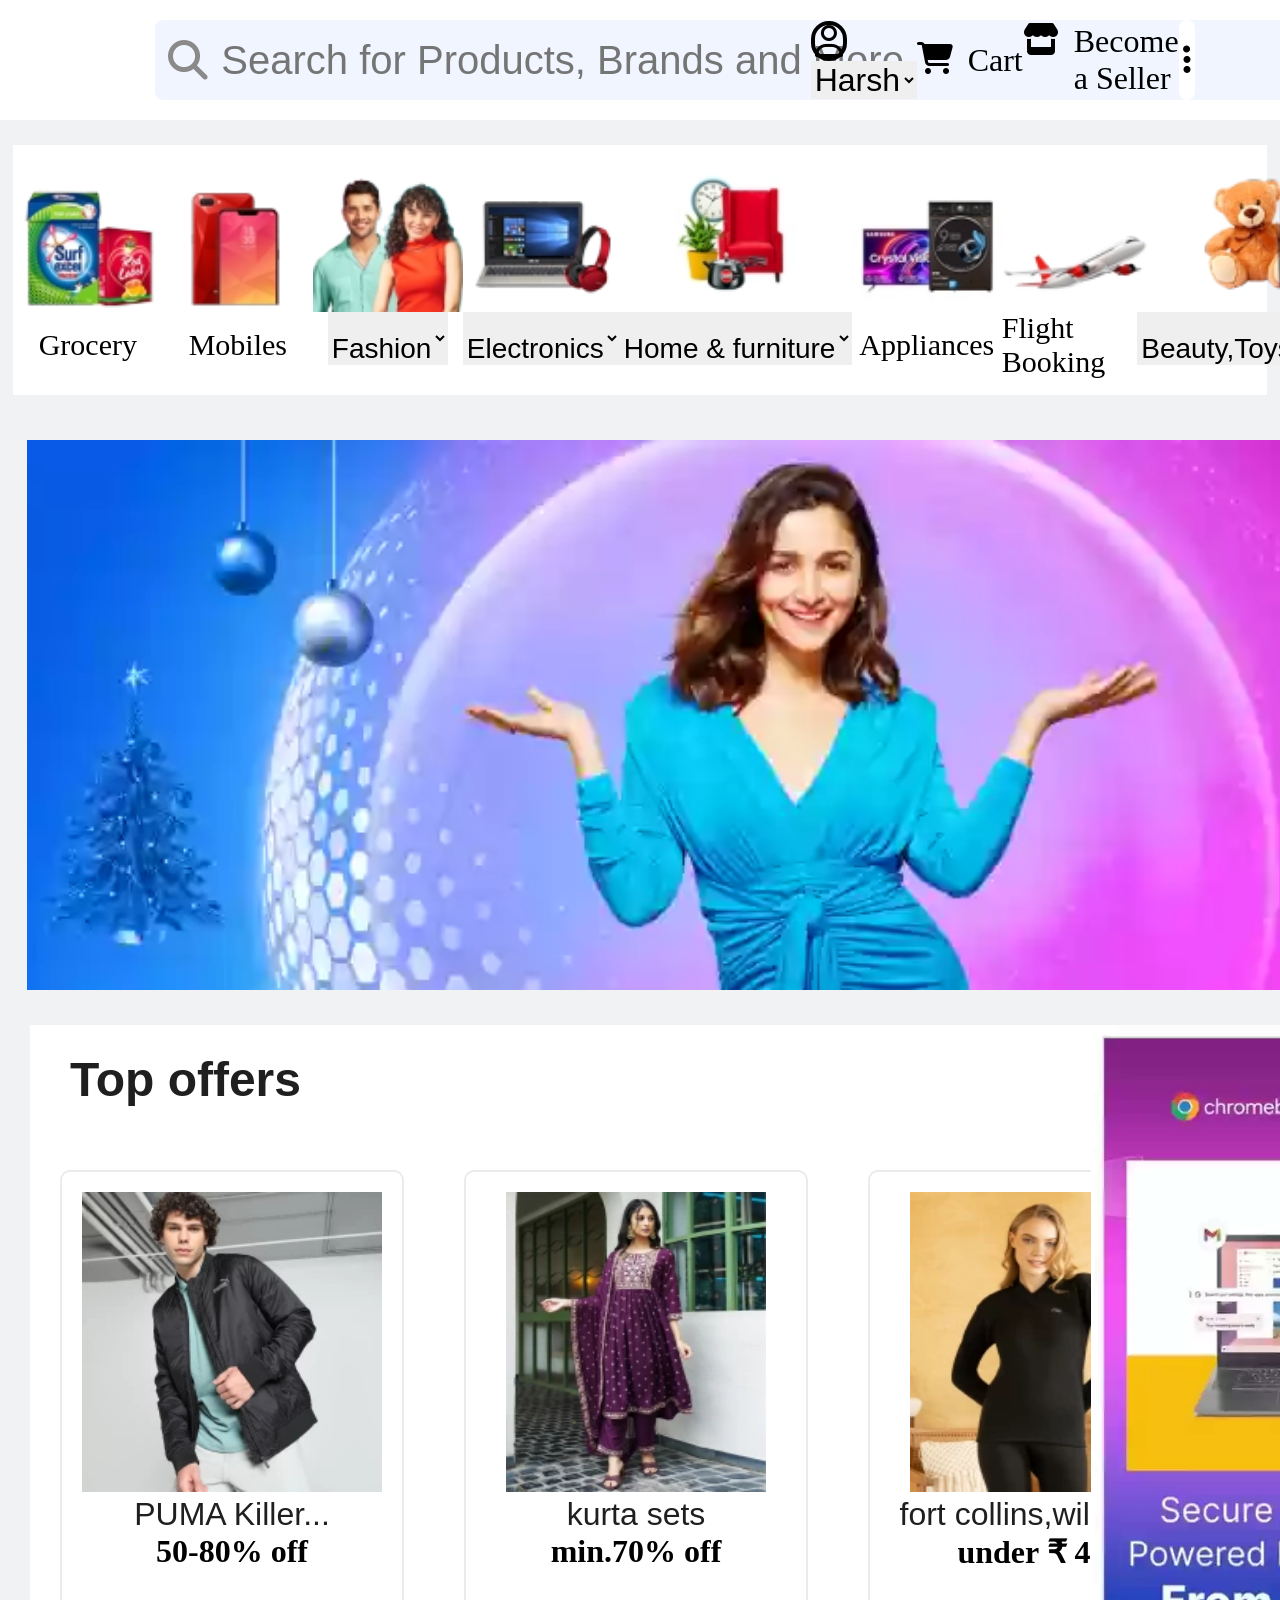
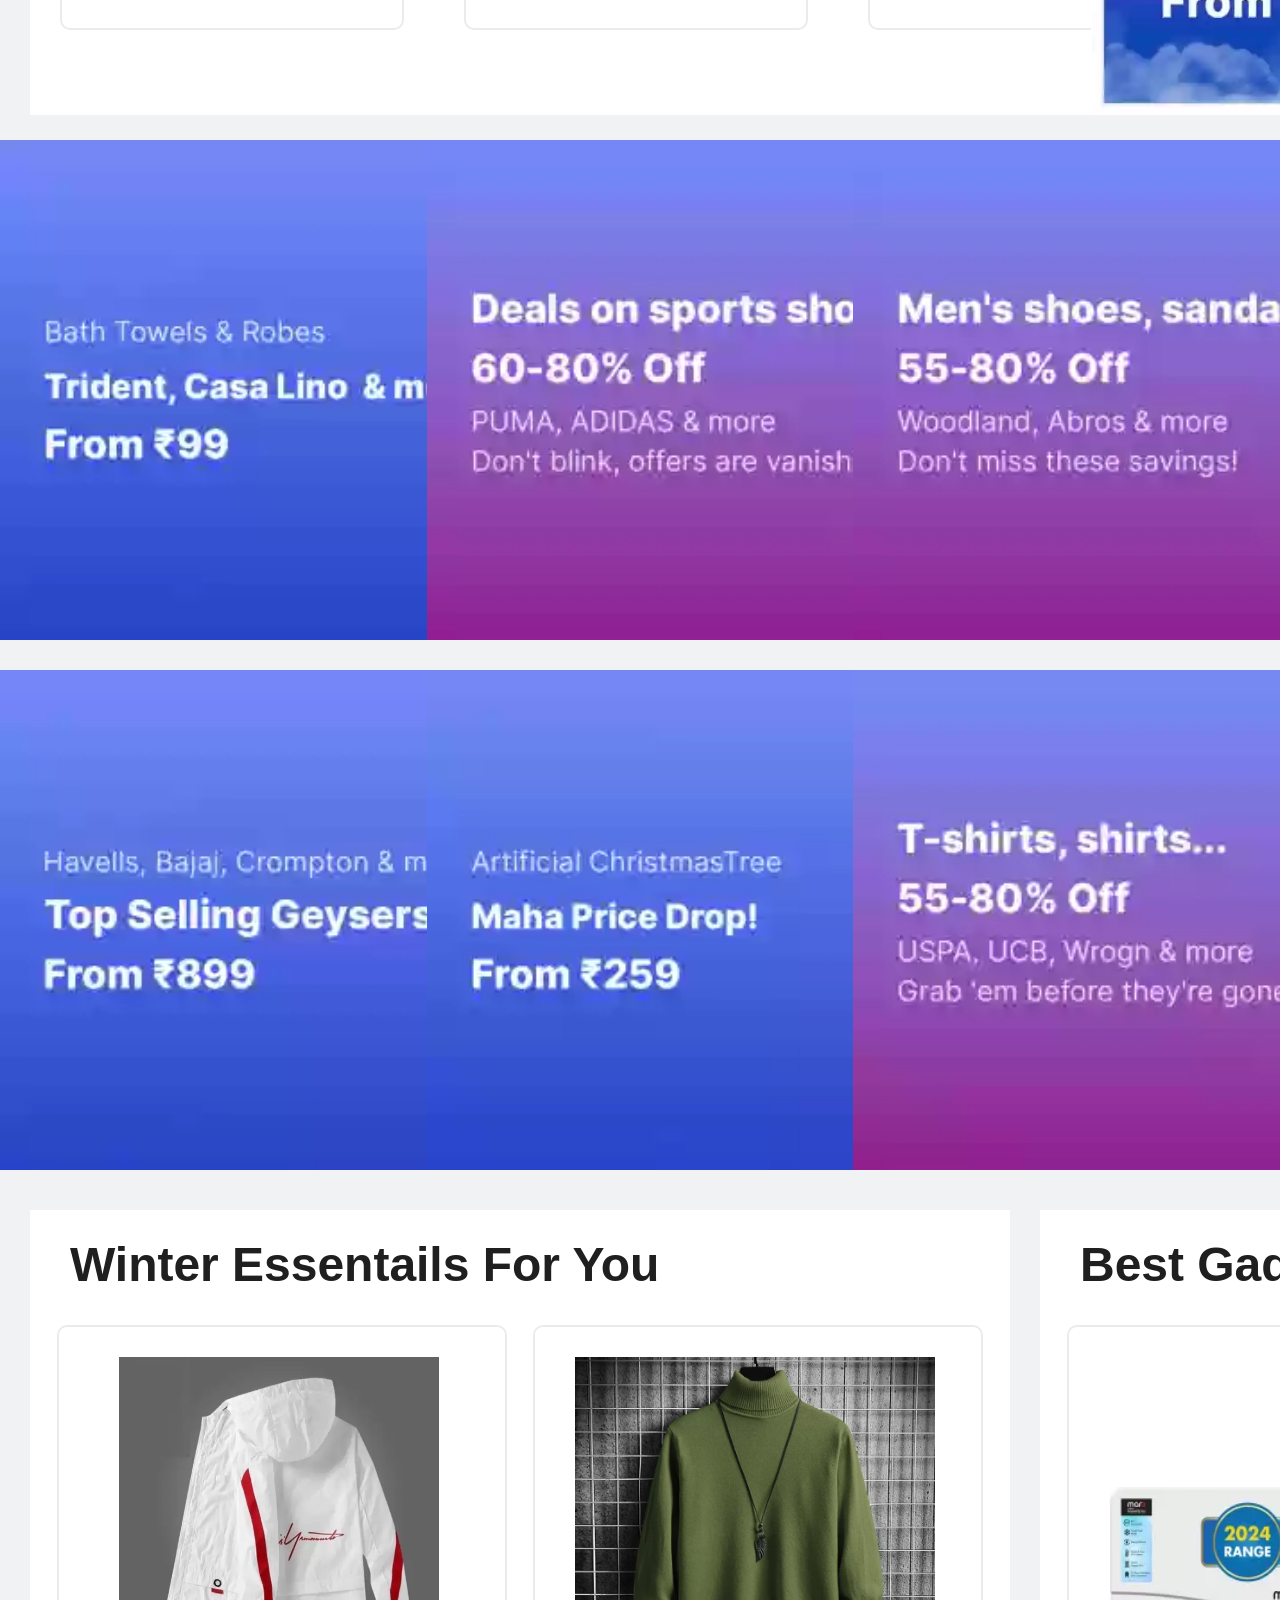
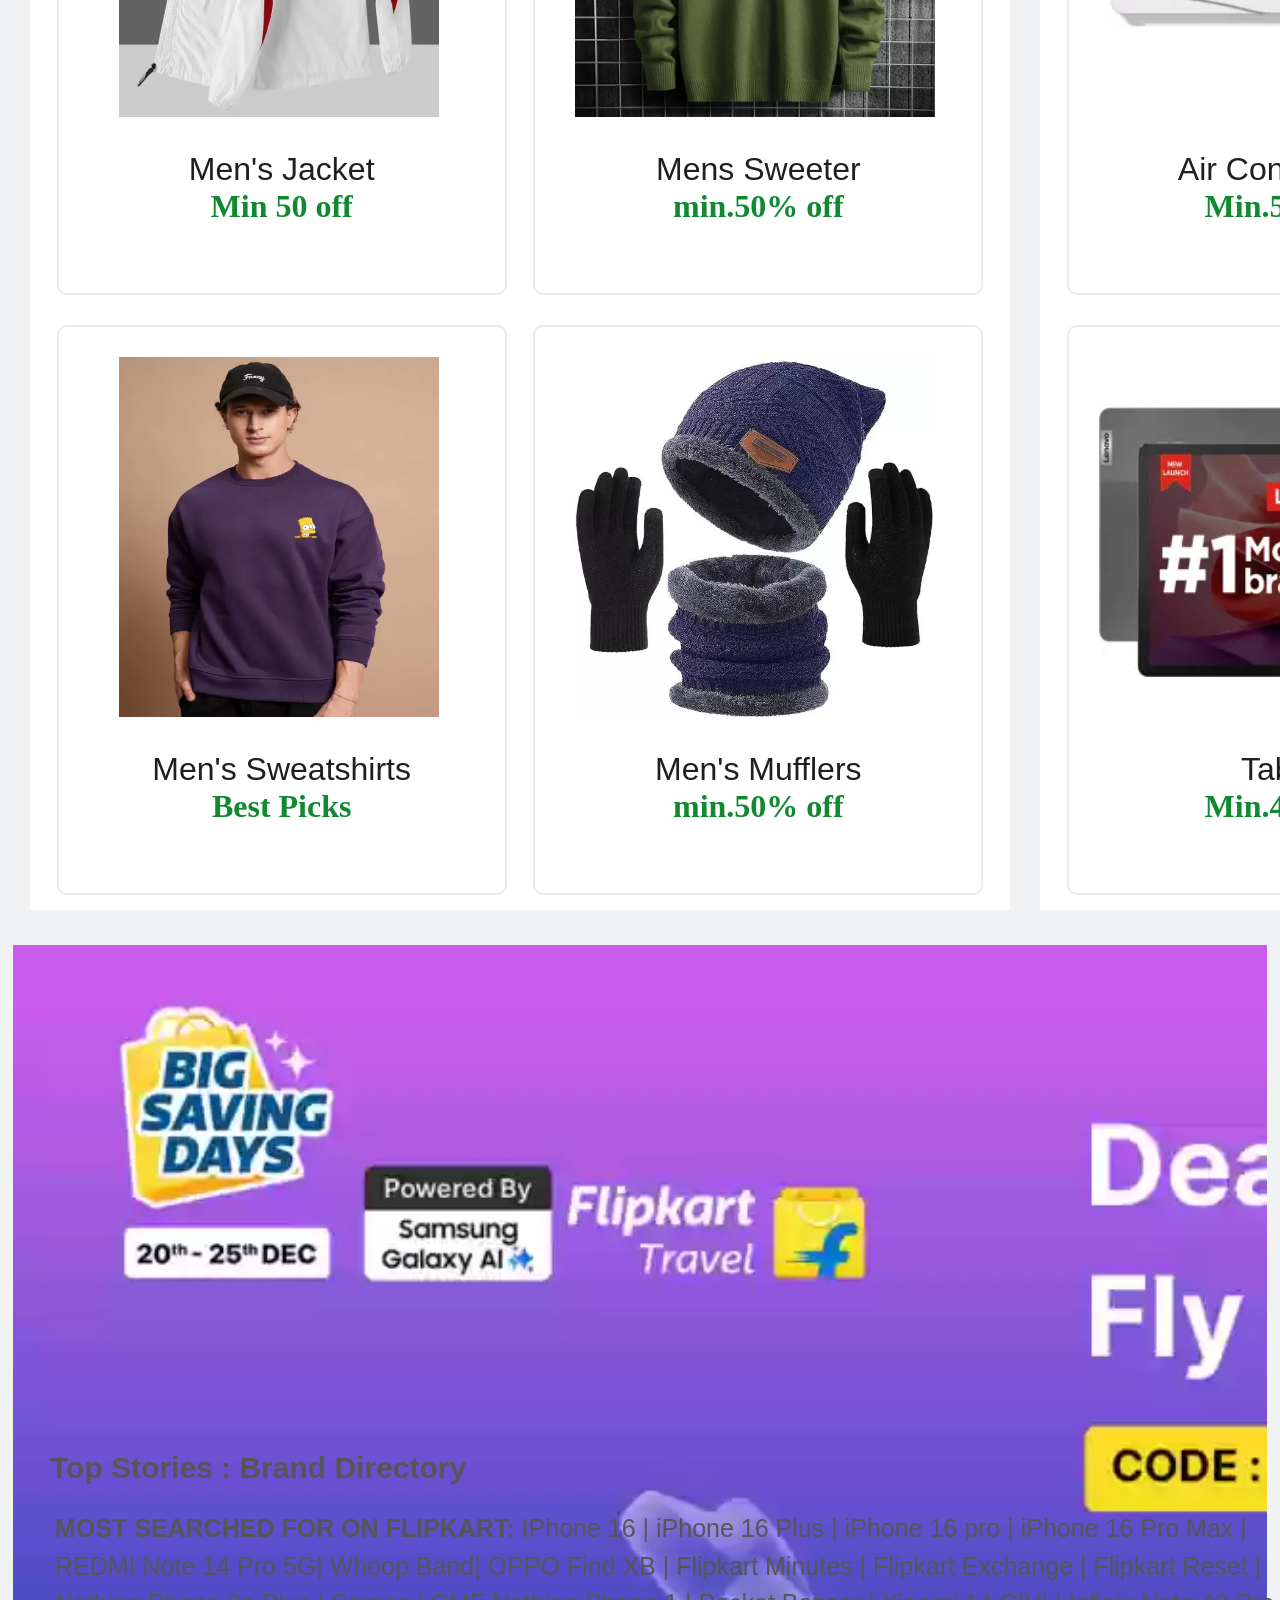
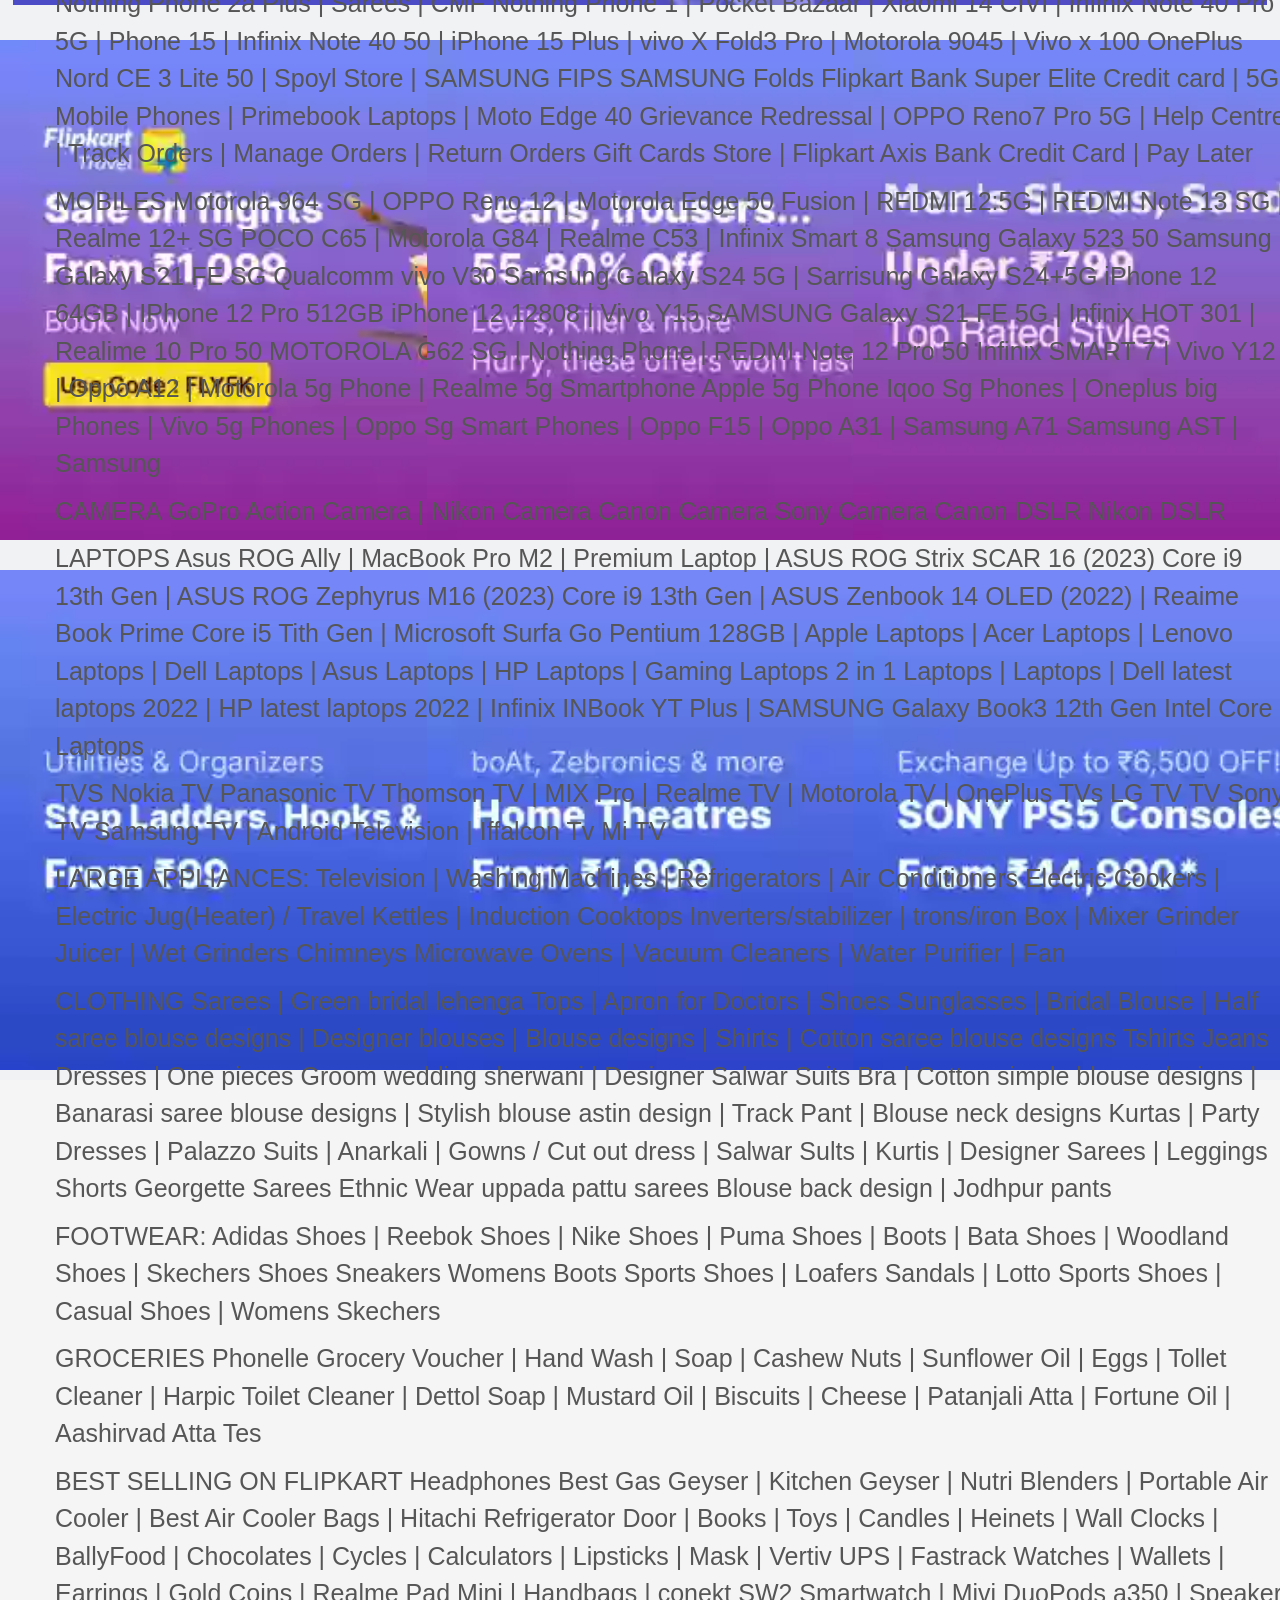
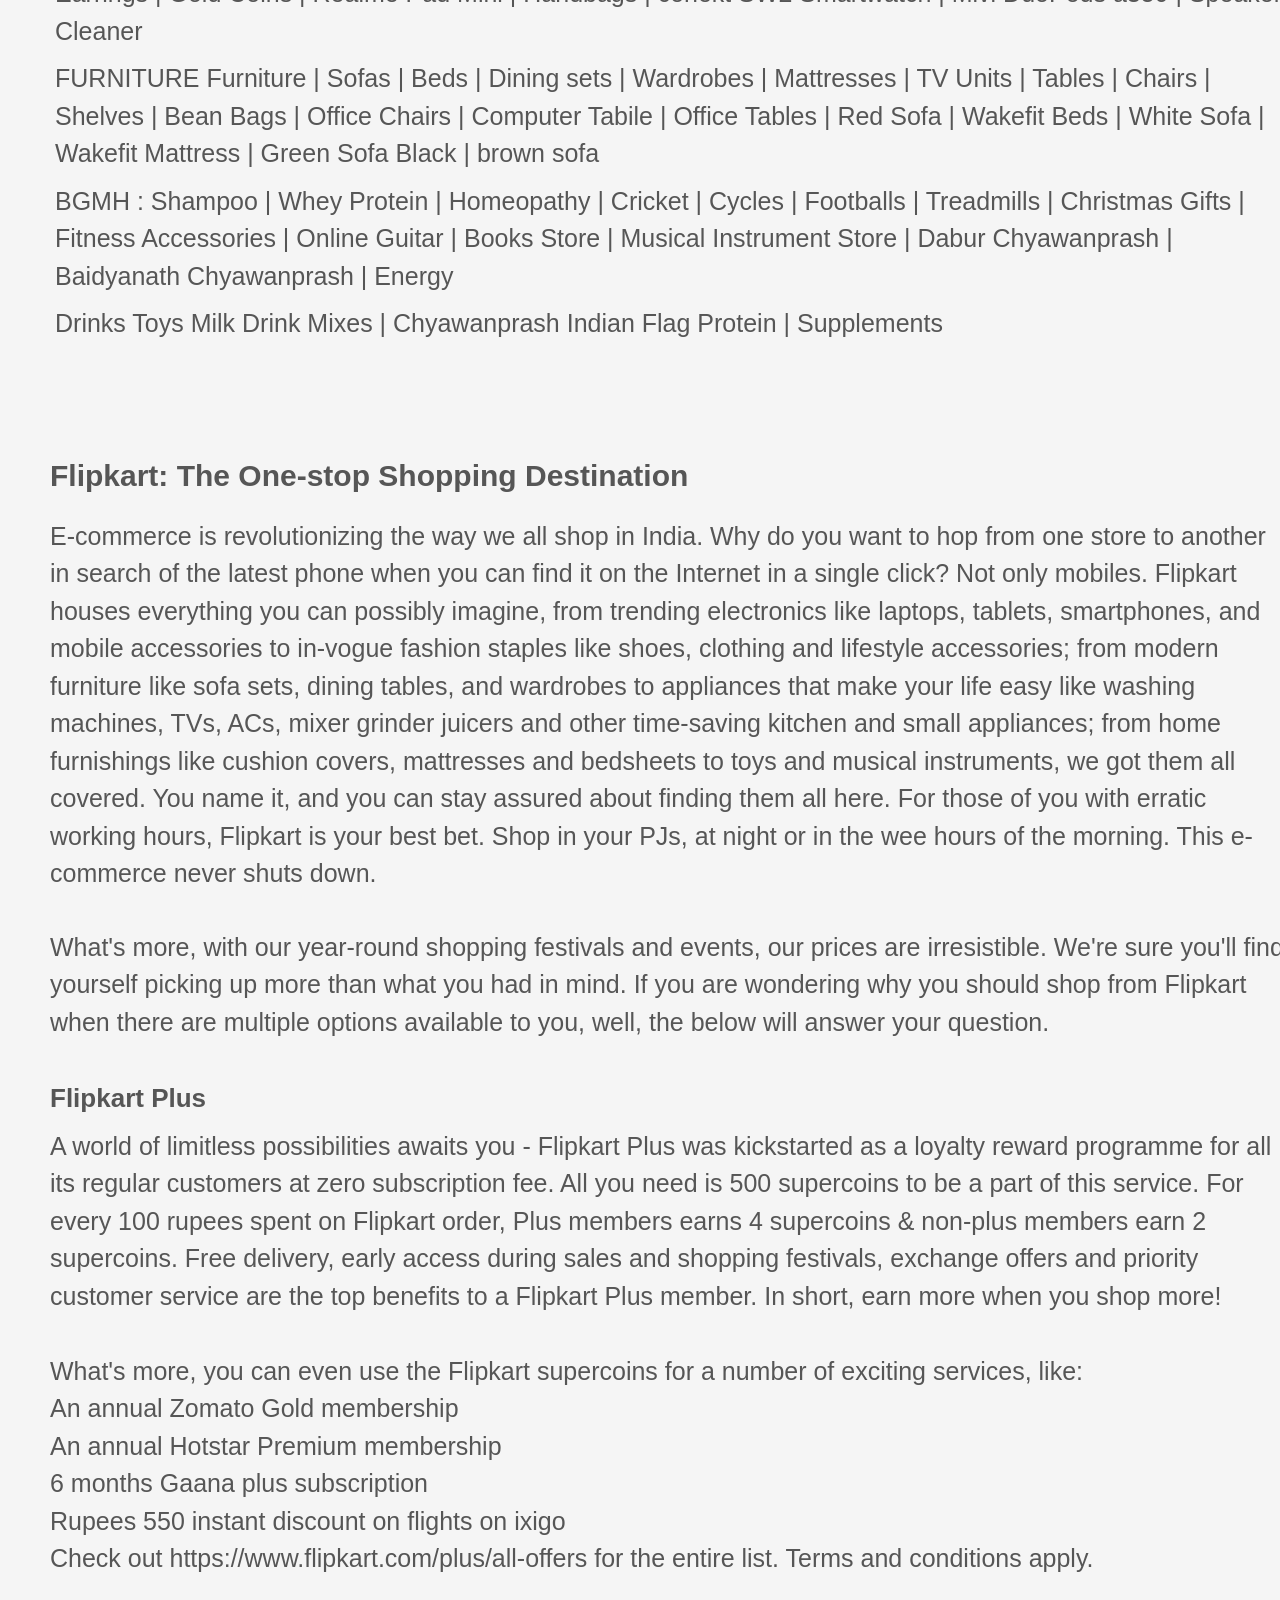
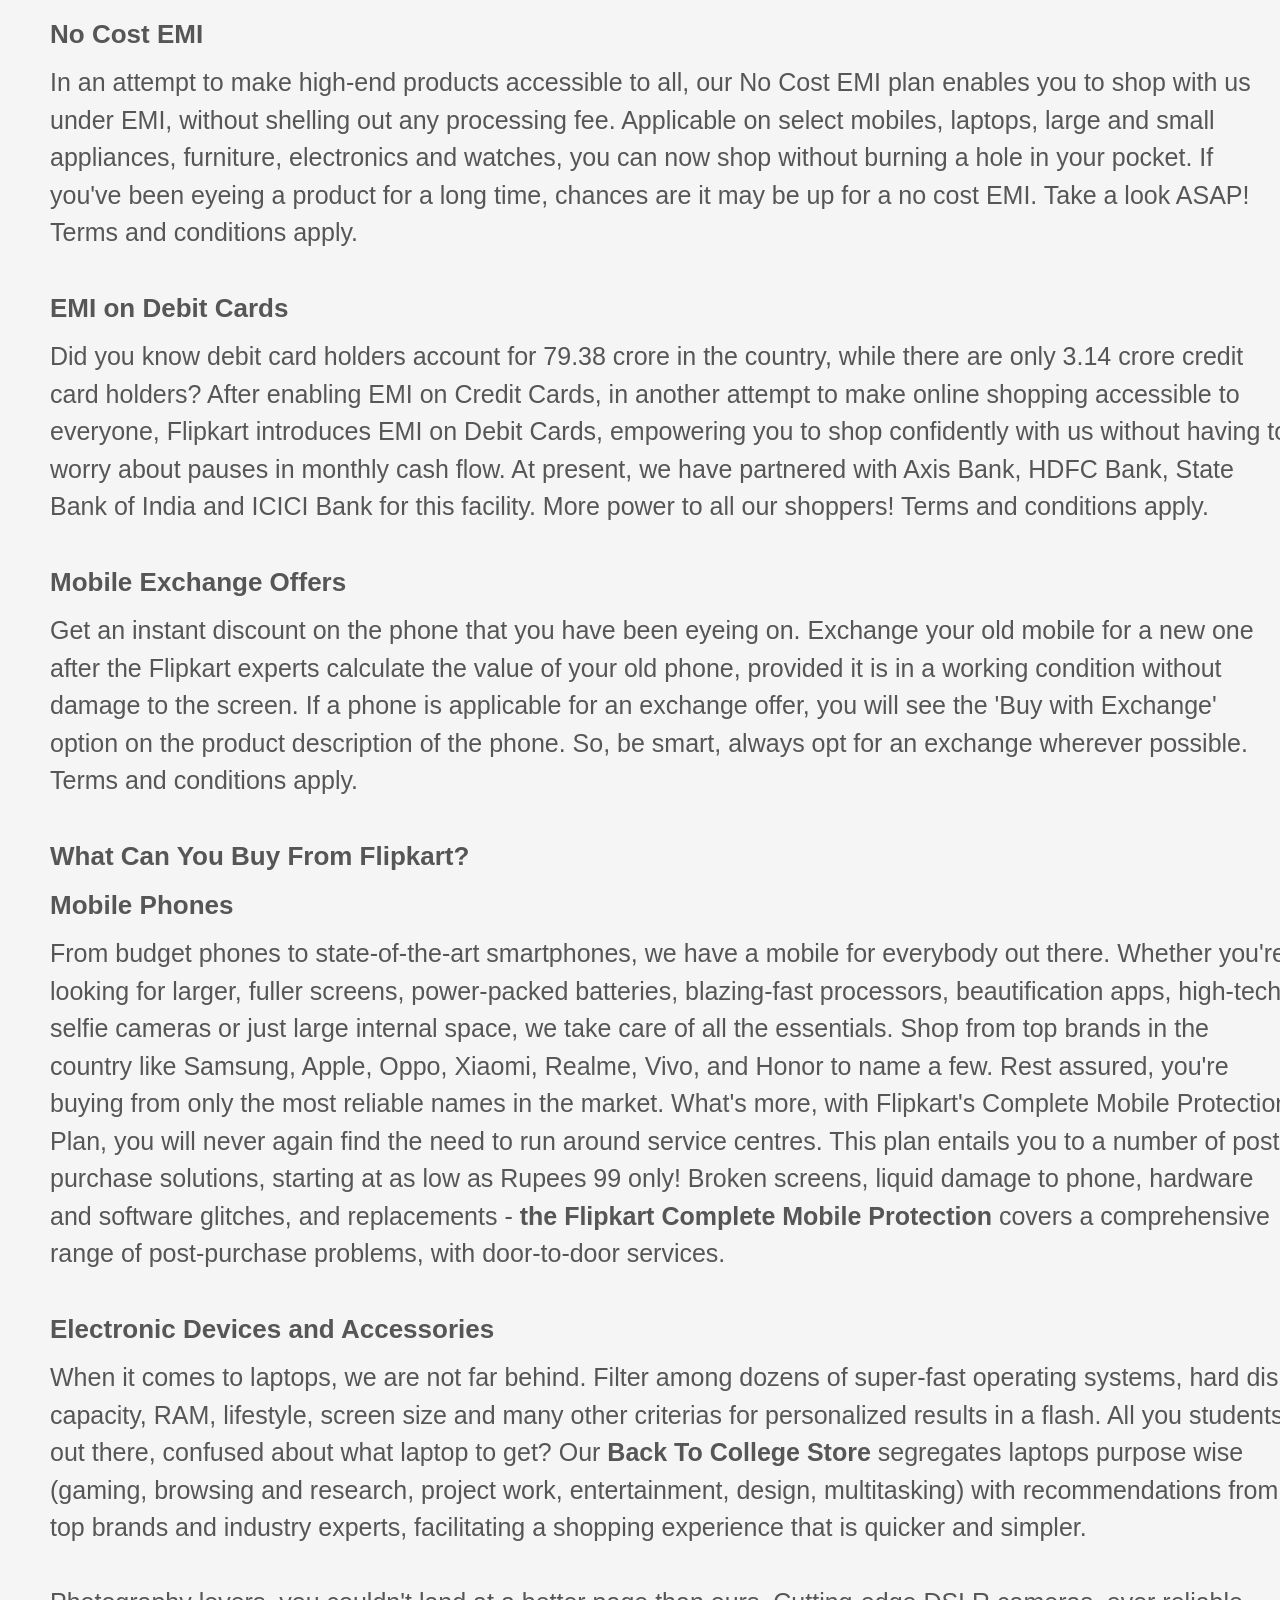
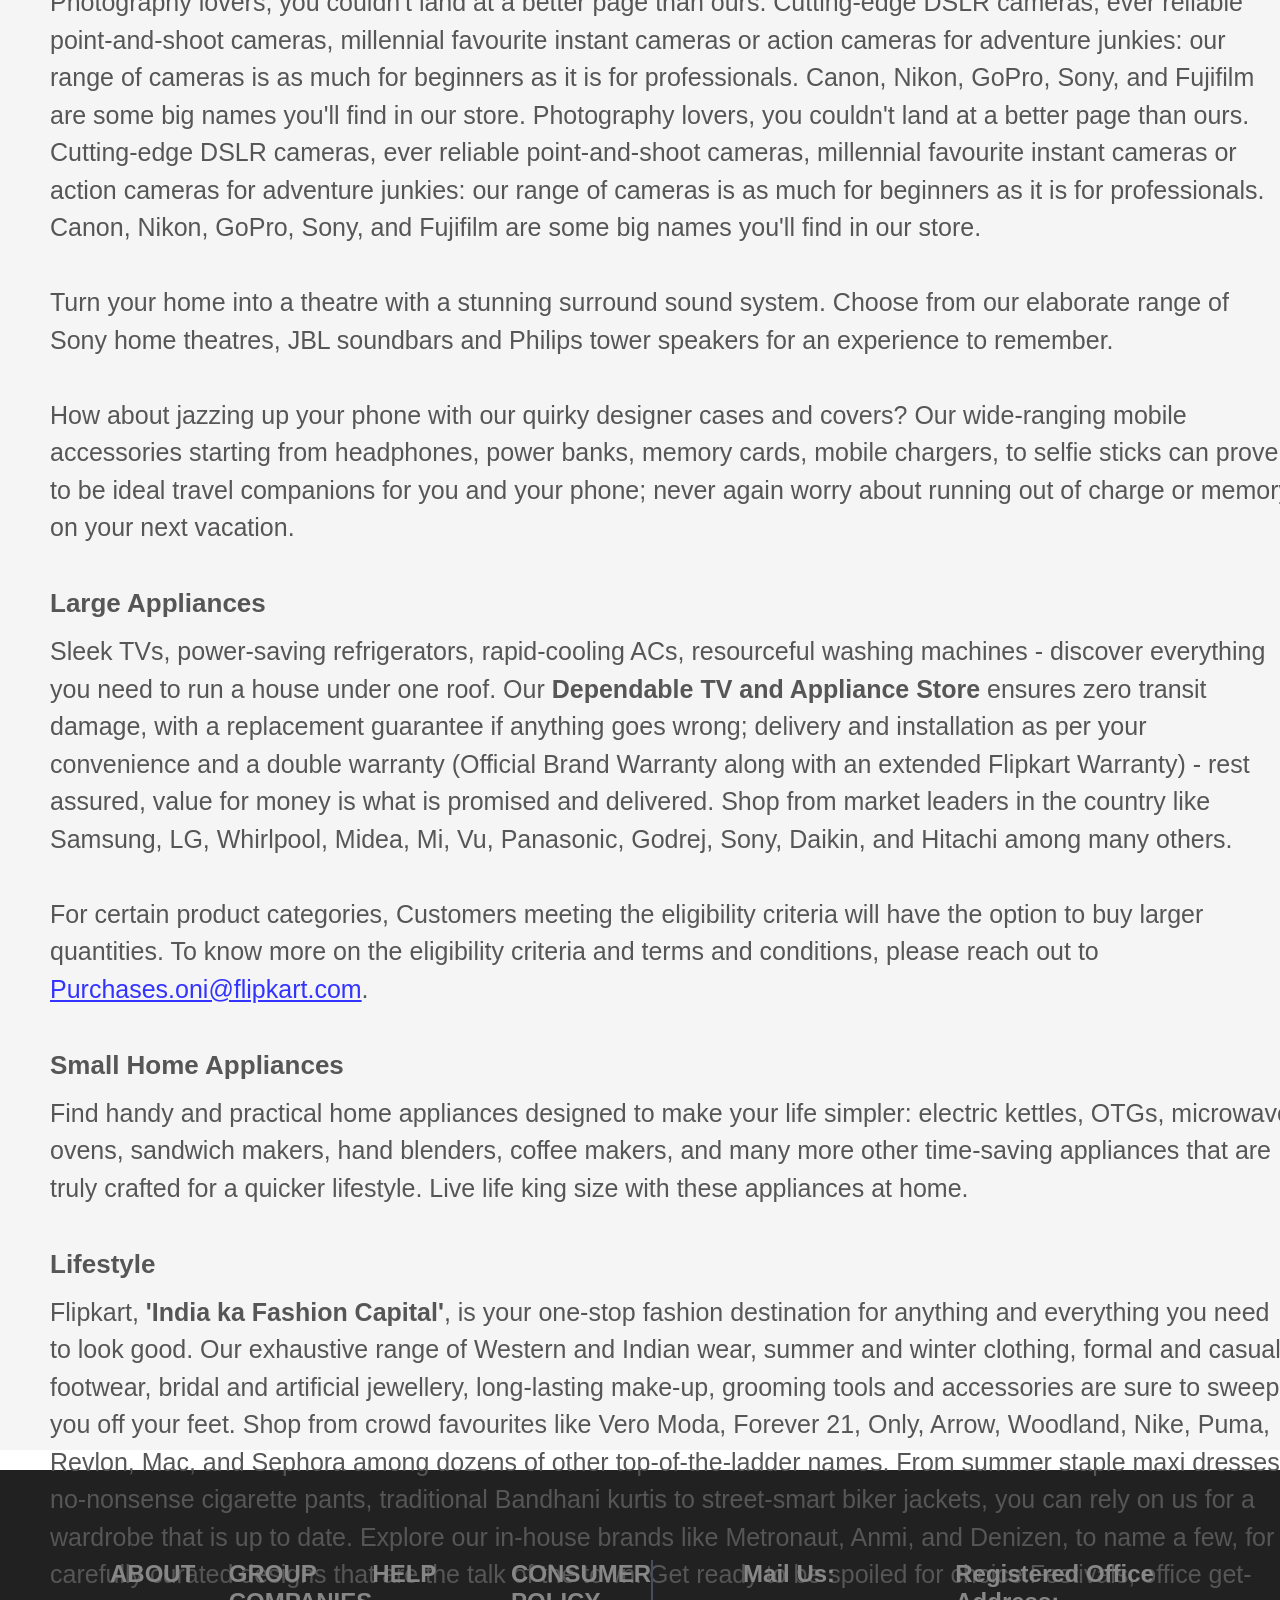
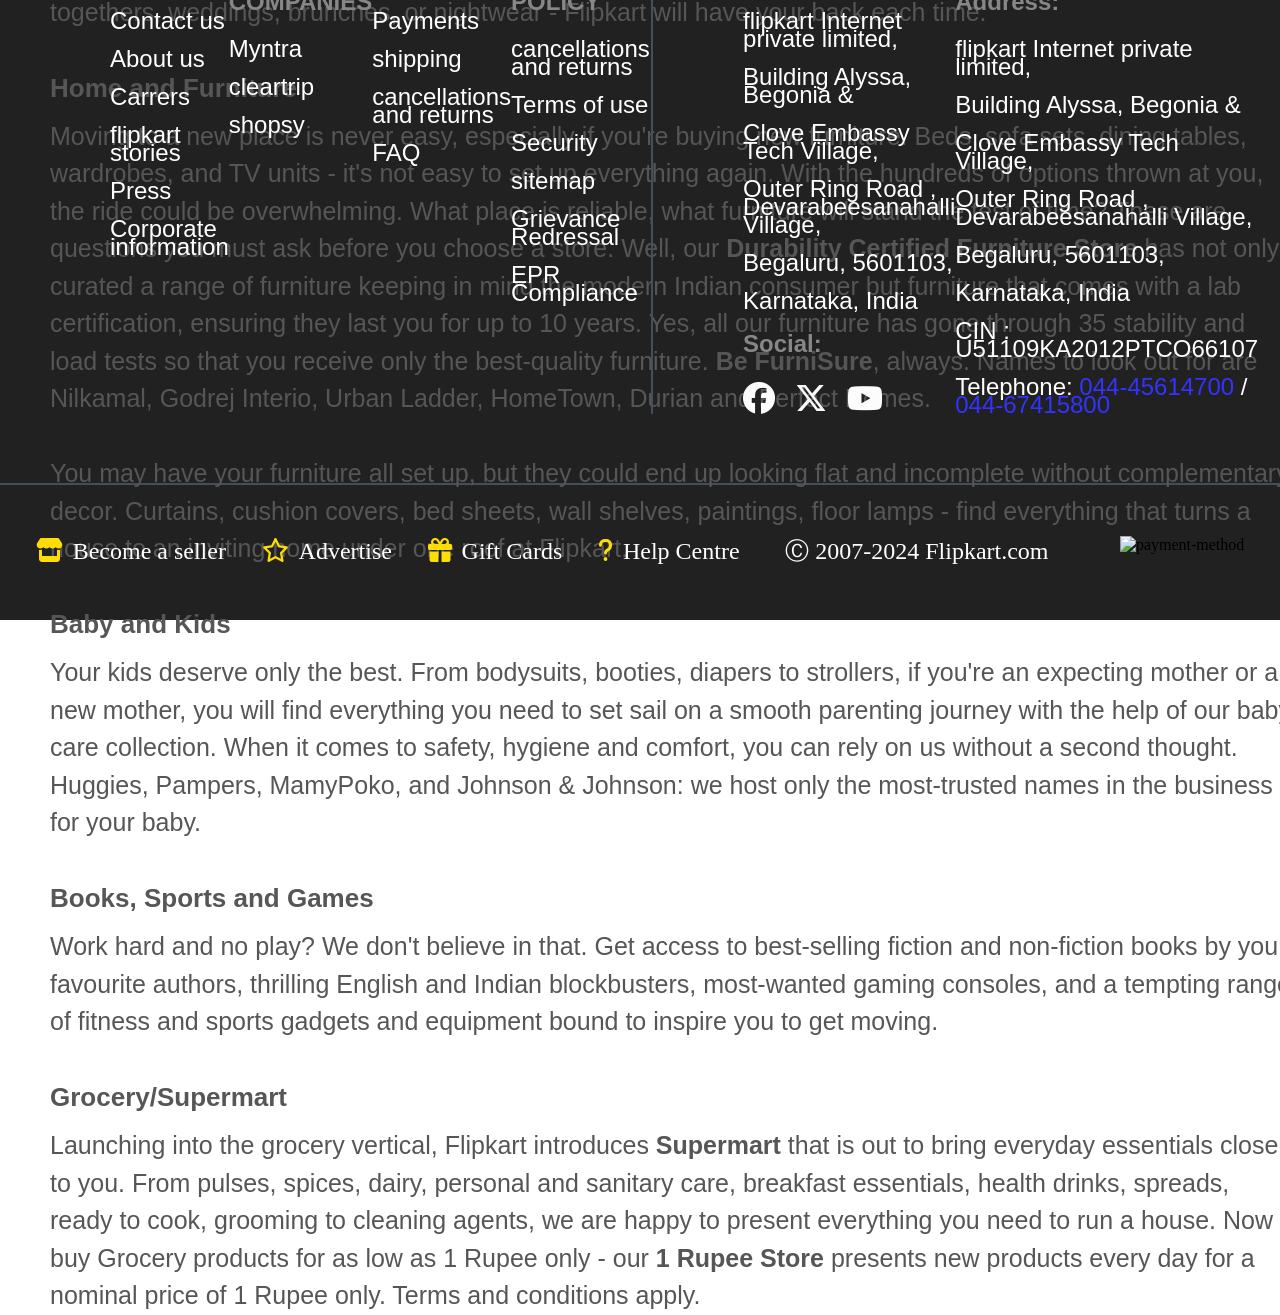
==== index.html @ 69ed1734 "new savve" ====
<!DOCTYPE html>
<html lang="en">
<head>
    <meta charset="UTF-8">
    <meta name="viewport" content="width=device-width, initial-scale=1.0">
    <title>flipkart demo website(by harsh)</title>
    <link rel="stylesheet" href="https://cdnjs.cloudflare.com/ajax/libs/font-awesome/6.7.2/css/all.min.css" integrity="sha512-Evv84Mr4kqVGRNSgIGL/F/aIDqQb7xQ2vcrdIwxfjThSH8CSR7PBEakCr51Ck+w+/U6swU2Im1vVX0SVk9ABhg==" crossorigin="anonymous" referrerpolicy="no-referrer" />
    <link rel="stylesheet" href="stylesheet.css">
</head>
<body>
 <!----------------------------------------- navigation bar-------------------------- -->
  <header>
   <div class="navbar">

     <div class="nav-bar">


      <div class="nav-bar-first">

        <div class="nav-bar-banner"></div>

        <div class="navbar-search">

            <div class="search-icon"><i class="fa-solid fa-magnifying-glass"></i></div>
            <input placeholder="Search for Products, Brands and More" class="search-input">
           
         </div>
        </div>


         <div class="navbar-buttons-options">

        

            <div class="nav-bar-explore-button">
                <i class="fa-regular fa-user"></i>
                <select id="">
                    <option>Harsh</option>
                </select>
            </div>

            <div class="nav-bar-Become_a_seller-button" style="display: flex;">
                <i class="fa-solid fa-cart-shopping"></i>
                <p>Cart</p>
            </div>

            <div class="nav-bar-sign_in-button">
                <i class="fa-solid fa-store"></i>
                <p>Become a Seller</p>
            </div>

            
            <button class="nav-bar-join-button">
                <i class="fa-solid fa-ellipsis-vertical"></i>
            </button>
            

         </div>
 

     </div>

   </div>
</header>
   <!------------------------- panel ------------------------------->
    
   <main >

    <DIV class="panel-section">
        <div class="panel-section-inner">

            <Div class="panel-cards">
            </Div>


            <Div class="panel-cards">
                <img src="images/29327f40e9c4d26b.webp" alt="">
                <p>Grocery</p>
            </Div>

            <Div class="panel-cards">
                <img src="images/22fddf3c7da4c4f4.webp" alt="">
                <p>Mobiles</p>
            </Div>

            <Div class="panel-cards">
                <img src="images/0d75b34f7d8fbcb3.webp" alt="">
                <select>
                    <option >Fashion</option>
                </select>
            </Div>

            <Div class="panel-cards">
                <img src="images/69c6589653afdb9a.webp" alt="">
                <select>
                    <option >Electronics</option>
                </select>
            </Div>

            <Div class="panel-cards">
                <img src="images/ab7e2b022a4587dd.webp" alt="">
                <select>
                    <option >Home & furniture</option>
                </select>
            </Div>

            <Div class="panel-cards">
                <img src="images/0139228b2f7eb413.webp" alt="">
                <p>Appliances</p>
            </Div>

            <Div class="panel-cards">
                <img src="images/71050627a56b4693.webp" alt="">
                <p>Flight Booking</p>
            </Div>

            <Div class="panel-cards">
                <img src="images/dff3f7adcf3a90c6.webp" alt="">
                <select>
                    <option >Beauty,Toys & More</option>
                </select>
            </Div>

            <Div class="panel-cards">
                <img src="images/05d708653beff580.webp" alt="">
                <select>
                    <option >Two Wheelers</option>
                </select>
            </Div>

            <Div class="panel-cards">
            </Div>


        </div>
    </DIV>

    <!------------------------------------------- banner section ----------------------------------------------->
    
    <section style="background-color: #f1f2f4;">
    <section class="banner-section">
        <div class="banner-container">
          <div class="banner">
            <img src="images/c857932113f9e5ad.webp" alt="Banner 1">
          </div>
          <div class="banner">
            <img src="images/03988fdb408473ce.webp" alt="Banner 2">
          </div>
          <div class="banner">
            <img src="images/8505baa25cf466f3.webp" alt="Banner 3">
          </div>
          <div class="banner">
            <img src="images/a8083ac34b2151d4.webp" alt="Banner 4">
          </div>
          <div class="banner">
            <img src="images/c857932113f9e5ad.webp" alt="Banner 5">
          </div>
        </div>
      </section>
    </section>

    <!----------------------------------------------------- content section --------------------------------------------------------->
    
    <div class="first-content-row">

        <div class="first-content-row-inner">

            <div class="first-content-row-inner1">

            <div><h1>Top offers</h1></div>    

             
            <div class="content-cards">  

                <div class="first-row-cards">
                    <img src="images\xxl-no-688745-puma-original-imah5tnbzrcgpyf4.webp"  alt="pic">
                    <p>PUMA Killer...</p>
                    <h3>50-80% off</h3>
                </div>

                <div class="first-row-cards">
                    <img src="images\xxl-208kbd2204i-skylee-original-imah7ffdzfcu3u2f.webp" style="padding:0 20px 0 20px;" alt="pic">
                    <p>kurta sets</p>
                    <h3>min.70% off</h3>
                </div>

                <div class="first-row-cards">
                    <img src="images\s-1-cott-lad-black-top-fsv-1pc-lux-cottswool-original-imah6k5gs8ffhhum.webp" style="padding:0 20px 0 20px;"alt="pic">
                    <p>fort collins,wildraft...</p>
                    <h3>under &#8377; 499 </h3>
                </div>

                <div class="first-row-cards">
                    <img src="images\b39be78353fcfc59.webp" alt="pic">
                    <p>Reebok,HRX...</p>
                    <h3>Min. 70% Off</h3>
                </div>

                <div class="first-row-cards">
                    <img src="images\-original-imah2c4fscc7vhzm.webp" style="padding:0 20px 0 20px;" alt="pic">
                    <p>Safari,Aristocrat &...</p>
                    <h3>Min. 70% Off</h3>
                </div>

                <div class="first-row-cards">
                    <img src="images\-original-imagzhjtzvgwwezt.webp"  style="padding:0 20px 0 20px;" alt="pic">
                    <p>Titan,fossil, Police...</p>
                    <h3>Min.50% off</h3>
                </div>

                <div class="first-row-cards">
                    <img src="images\na-na-3-ad-696-ir-gn-nker-estele-original-imagvjmhmbndy2af.webp"  alt="pic">
                    <p>Juwellery Sets,Earr...</p>
                    <h3>Under &#8377; 299 </h3>
                </div>

                <div class="first-row-cards">
                    <img src="images\8-sk-42-aeonik-white-original-imah4d6hwfhygc7n.webp" alt="pic">
                    <p>Best Selling Stylest...</p>
                    <h3>Under &#8377; 399</h3>
                </div>

            </div> 

            </div>





        </div>

        <div class ="first-content-row-inner2" style="background-image:url(images/c8c5bbc3ac07dc55.webp);background-size: cover;" >
            
        </div>


    </div>

    <!------------------------------------------------------- second content -------------------------------------------------->

    <div class="second-content-background">

        <div class="second-content-row1">
            <div class="second-image" style="background-image: url(images/5d4623ecc38d30c5.webp);"></div>
            <div class="second-image" style="background-image: url(images/7a15ff56886d1051.webp);"></div>
            <div class="second-image" style="background-image: url(images/08ed687587b6272c.webp);"></div>
        </div>

        <div class="second-content-row2">
            <div  class="second-image" style="background-image: url(images/148e9883140d6e35.webp);"></div>
            <div   class="second-image"style="background-image: url(images/b3ee941d6274f1ff.webp);"></div>
            <div  class="second-image" style="background-image: url(images/d042ed7a0d8176fe.webp);"></div>

        </div>

    </div>

    <!---------------------------------------------------------- third content ------------------------------------------------>

    <div class="second-content-row">

        <div class="second-content-row-inner">

            <div class="second-content-row-inner1">

                

            <div><h1>Winter Essentails For You</h1></div>  
            
            
            <div class="content-cards1">  

                <div class="second-row-cards">
                    <img src="images\4xl-no-mt2-jkt-hood-windc-gone-white-red-strip-motrex-original-imah4kj2vgqcnd3e.webp" style="padding: 20px 50px 20px 50px;" alt="pic">
                    <p>Men's Jacket</p>
                    <h3> Min 50 off</h3>
                </div>

                <div class="second-row-cards">
                    <img src="images\xxl-stw-high-neck-101-olv-doomee-original-imagwwhc9a46vhzw.webp" style="padding:20px 30px 20px 30px;" alt="pic">
                    <p>Mens Sweeter</p>
                    <h3>min.50% off</h3>
                </div>
             
            </div> 

            <div class="content-cards1">  

                <div class="second-row-cards">
                    <img src="images\s-simpson-men-1-purple-s-jack-paris-original-imah6tz5zquc5dgg.webp" style="padding: 20px 50px 20px 50px;" alt="pic">
                    <p>Men's Sweatshirts</p>
                    <h3>Best Picks</h3>
                </div>

                <div class="second-row-cards">
                    <img src="images\free-latest-stylish-winter-woolen-beanie-cap-scarf-and-original-imah77h8dj7tm8dz.webp" style="padding:20px 30px 20px 30px;" alt="pic">
                    <p>Men's Mufflers</p>
                    <h3>min.50% off</h3>
                </div>

            </div>

              

        </div>
        </div>

        <!-- lll -->
        <div class="second-content-row-inner">

            <div class="second-content-row-inner1">

                

            <div><h1>Best Gadgets & Applications</h1></div>    

             
            <div class="content-cards1">  

                <div class="second-row-cards">
                    <img src="images\-original-imah4zm4ady4dsh9.webp" style="padding: 150px 30px 110px 30px;" alt="pic">
                    <p>Air Conditioners</p>
                    <h3>Min.50% off</h3>
                </div>

                <div class="second-row-cards">
                    <img src="images\-original-imahygg2newjjddx.webp" style="padding: 100px 20px 40px 20px;" alt="pic" height="430px">
                    <p>Television</p>
                    <h3>min.30% off</h3>
                </div>
            
            </div> 
            <div class="content-cards1">  

                <div class="second-row-cards">
                    <img src="images\-original-imagtz9hftnvjpyv.webp" style="padding: 70px 20px 60px 20px;"  alt="pic">
                    <p>Tablets</p>
                    <h3>Min.40% off</h3>
                </div>

                <div class="second-row-cards">
                    <img src="images\-original-imah2d6gzs9tssfg.webp" style="padding:20px 50px 20px 50px;" alt="pic">
                    <p>Washing Machines</p>
                    <h3>min.50% off</h3>
                </div>
            </div>

              

        </div>
        </div>

        <div class="second-content-row-inner">

            <div class="second-content-row-inner1">

                

            <div><h1>Make Your Home Stylish</h1></div>    

             
            <div class="content-cards1">  

                <div class="second-row-cards">
                    <img src="images\normal-top-king-08-72-75-caspio-ortho-pu-foam-bonnell-spring-original-imah7g878y3msy6x.webp" style="padding: 20px  ;" alt="pic">
                    <p>Bed Mattress</p>
                    <h3>Min.50% off</h3>
                </div>

                <div class="second-row-cards">
                    <img src="images\single-na-no-synthetic-no-portable-folding-bed-3x6-feet-bed-size-original-imags27jhvtjrkfc.webp" style="padding: 20px;" alt="pic">
                    <p>Beds</p>
                    <h3>Min.%0% off</h3>
                </div>
            
            </div> 
            <div class="content-cards1">  

                <div class="second-row-cards">
                    <img src="images\1-wrought-iron-64-ifa-diego-black-mb-iafa-109-original-imah6qnwfqsxg6br - Copy.webp"  alt="pic">
                    <p>Office Study chairs</p>
                    <h3>Min.50% off</h3>
                </div>

                <div class="second-row-cards">
                    <img src="images\-original-imagfhzfhfabteeu.webp" style="padding:20px;" alt="pic">
                    <p>Sofas & Sectionals</p>
                    <h3>min.50% off</h3>
                </div>
            </div>
            </div>

              

        </div>
         

    </div>

       <!-- -------------------------------------   fourth section -->

    <div class="fourth-section-banner2">
                <div class="fourth-section-banner2-inner">
                   
                </div>
    </div>

    <!-- fifth section -->
     
    <div class="second-content-background">

        <div class="second-content-row1">
            <div class="second-image" style="background-image: url(images/6a50a23ea6319ed4.webp);"></div>
            <div class="second-image" style="background-image: url(images/547d756f97507e15.webp);"></div>
            <div class="second-image" style="background-image: url(images/c337d4aef8aa4c16.webp);"></div>
        </div>

        <div class="second-content-row2">
            <div  class="second-image" style="background-image: url(images/2dc85f509a490df0.webp);"></div>
            <div   class="second-image"style="background-image: url(images/555a34b43a2c618d.webp);"></div>
            <div  class="second-image" style="background-image: url(images/fef4f80ff53ba9ab.webp);"></div>

        </div>

    </div>

    <!-------------------- section before footer ---------------------->

    <div class="section-before-footer">
           <div class="section-before-footer-info1">
            <h3>Top Stories : Brand Directory</h3>
            <p>
                <strong>MOST SEARCHED FOR ON FLIPKART:</strong> IPhone 16 | iPhone 16 Plus | iPhone 16 pro | iPhone 16 Pro Max | REDMI Note 14 Pro 5G| Whoop Band| OPPO Find XB | Flipkart Minutes | Flipkart Exchange | Flipkart Reset | Nothing Phone 2a Plus | Sarees | CMF Nothing Phone 1 | Pocket Bazaar | Xiaomi 14 CIVI | Infinix Note 40 Pro 5G | Phone 15 | Infinix Note 40 50 | iPhone 15 Plus | vivo X Fold3 Pro | Motorola 9045 | Vivo x 100 OnePlus Nord CE 3 Lite 50 | Spoyl Store | SAMSUNG FIPS SAMSUNG Folds Flipkart Bank Super Elite Credit card | 5G Mobile Phones | Primebook Laptops | Moto Edge 40 Grievance Redressal | OPPO Reno7 Pro 5G | Help Centre | Track Orders | Manage Orders | Return Orders Gift Cards Store | Flipkart Axis Bank Credit Card | Pay Later
            </p>
            <p>MOBILES Motorola 964 SG | OPPO Reno 12 | Motorola Edge 50 Fusion | REDMI 12:5G | REDMI Note 13 SG | Realme 12+ SG POCO C65 | Motorola G84 | Realme C53 | Infinix Smart 8 Samsung Galaxy 523 50 Samsung Galaxy S21 FE SG Qualcomm vivo V30 Samsung Galaxy S24 5G | Sarrisung Galaxy S24+5G iPhone 12 64GB | IPhone 12 Pro 512GB iPhone 12 12808 | Vivo Y15 SAMSUNG Galaxy S21 FE 5G | Infinix HOT 301 | Realime 10 Pro 50 MOTOROLA G62 SG | Nothing Phone | REDMI Note 12 Pro 50 Infinix SMART 7 | Vivo Y12 | Oppo A12 | Motorola 5g Phone | Realme 5g Smartphone Apple 5g Phone Iqoo Sg Phones | Oneplus big Phones | Vivo 5g Phones | Oppo Sg Smart Phones | Oppo F15 | Oppo A31 | Samsung A71 Samsung AST | Samsung
            </p>
            <p>CAMERA GoPro Action Camera | Nikon Camera Canon Camera Sony Camera Canon DSLR Nikon DSLR</p>
            <p>LAPTOPS Asus ROG Ally | MacBook Pro M2 | Premium Laptop | ASUS ROG Strix SCAR 16 (2023) Core i9 13th Gen | ASUS ROG Zephyrus M16 (2023) Core i9 13th Gen | ASUS Zenbook 14 OLED (2022) | Reaime Book Prime Core i5 Tith Gen | Microsoft Surfa Go Pentium 128GB | Apple Laptops | Acer Laptops | Lenovo Laptops | Dell Laptops | Asus Laptops | HP Laptops | Gaming Laptops 2 in 1 Laptops | Laptops | Dell latest laptops 2022 | HP latest laptops 2022 | Infinix INBook YT Plus | SAMSUNG Galaxy Book3 12th Gen Intel Core Laptops</p>
            <p>TVS Nokia TV Panasonic TV Thomson TV | MIX Pro | Realme TV | Motorola TV | OnePlus TVs LG TV TV Sony TV Samsung TV | Android Television | Iffalcon Tv Mi TV </p>
            <p>LARGE APPLIANCES: Television | Washing Machines | Refrigerators | Air Conditioners Electric Cookers | Electric Jug(Heater) / Travel Kettles | Induction Cooktops Inverters/stabilizer | trons/iron Box | Mixer Grinder Juicer | Wet Grinders Chimneys Microwave Ovens | Vacuum Cleaners | Water Purifier | Fan </p>
            <p>CLOTHING Sarees | Green bridal lehenga Tops | Apron for Doctors | Shoes Sunglasses | Bridal Blouse | Half saree blouse designs | Designer blouses | Blouse designs | Shirts | Cotton saree blouse designs Tshirts Jeans Dresses | One pieces Groom wedding sherwani | Designer Salwar Suits Bra | Cotton simple blouse designs | Banarasi saree blouse designs | Stylish blouse astin design | Track Pant | Blouse neck designs Kurtas | Party Dresses | Palazzo Suits | Anarkali | Gowns / Cut out dress | Salwar Sults | Kurtis | Designer Sarees | Leggings Shorts Georgette Sarees Ethnic Wear uppada pattu sarees Blouse back design | Jodhpur pants</p>
            <p>FOOTWEAR: Adidas Shoes | Reebok Shoes | Nike Shoes | Puma Shoes | Boots | Bata Shoes | Woodland Shoes | Skechers Shoes Sneakers Womens Boots Sports Shoes | Loafers Sandals | Lotto Sports Shoes | Casual Shoes | Womens Skechers
            </p>
            <p>GROCERIES Phonelle Grocery Voucher | Hand Wash | Soap | Cashew Nuts | Sunflower Oil | Eggs | Tollet Cleaner | Harpic Toilet Cleaner | Dettol Soap | Mustard Oil | Biscuits | Cheese | Patanjali Atta | Fortune Oil | Aashirvad Atta Tes
            </p>
            <p>BEST SELLING ON FLIPKART Headphones Best Gas Geyser | Kitchen Geyser | Nutri Blenders | Portable Air Cooler | Best Air Cooler Bags | Hitachi Refrigerator  Door | Books | Toys | Candles | Heinets | Wall Clocks | BallyFood | Chocolates | Cycles | Calculators | Lipsticks | Mask | Vertiv UPS | Fastrack Watches | Wallets | Earrings | Gold Coins | Realme Pad Mini | Handbags | conekt SW2 Smartwatch | Mivi DuoPods a350 | Speaker Cleaner   </p>
                
            <p>FURNITURE Furniture | Sofas | Beds | Dining sets | Wardrobes | Mattresses | TV Units | Tables | Chairs | Shelves | Bean Bags | Office Chairs | Computer Tabile | Office Tables | Red Sofa | Wakefit Beds | White Sofa | Wakefit Mattress | Green Sofa Black | brown sofa</p>
              
                <p>BGMH : Shampoo | Whey Protein | Homeopathy | Cricket | Cycles | Footballs | Treadmills | Christmas Gifts | Fitness Accessories | Online Guitar | Books Store | Musical Instrument Store | Dabur Chyawanprash | Baidyanath Chyawanprash | Energy </p>
                <p>Drinks Toys Milk Drink Mixes | Chyawanprash Indian Flag Protein | Supplements</p>
           </div>

           <div class="section-before-footer-info2">
            <h1>Flipkart: The One-stop Shopping Destination</h1>
            <p>E-commerce is revolutionizing the way we all shop in India. Why do you want to hop from one store to another in search of the latest phone when you can find it on the Internet in a single click? Not only mobiles. Flipkart houses everything you can possibly imagine, from trending electronics like laptops, tablets, smartphones, and mobile accessories to in-vogue fashion staples like shoes, clothing and lifestyle accessories; from modern furniture like sofa sets, dining tables, and wardrobes to appliances that make your life easy like washing machines, TVs, ACs, mixer grinder juicers and other time-saving kitchen and small appliances; from home furnishings like cushion covers, mattresses and bedsheets to toys and musical instruments, we got them all covered. You name it, and you can stay assured about finding them all here. For those of you with erratic working hours, Flipkart is your best bet. Shop in your PJs, at night or in the wee hours of the morning. This e-commerce never shuts down. </p>
            <br><br>
            <p>What's more, with our year-round shopping festivals and events, our prices are irresistible. We're sure you'll find yourself picking up more than what you had in mind. If you are wondering why you should shop from Flipkart when there are multiple options available to you, well, the below will answer your question. <br><br></p>
            <h2>Flipkart Plus</h2>
            <p>A world of limitless possibilities awaits you - Flipkart Plus was kickstarted as a loyalty reward programme for all its regular customers at zero subscription fee. All you need is 500 supercoins to be a part of this service. For every 100 rupees spent on Flipkart order, Plus members earns 4 supercoins &amp; non-plus members earn 2 supercoins. Free delivery, early access during sales and shopping festivals, exchange offers and priority customer service are the top benefits to a Flipkart Plus member. In short, earn more when you shop more! <br><br></p>
            <p>What's more, you can even use the Flipkart supercoins for a number of exciting services, like:<br>An annual Zomato Gold membership<br>An annual Hotstar Premium membership<br>6 months Gaana plus subscription<br>Rupees 550 instant discount on flights on ixigo<br>Check out https://www.flipkart.com/plus/all-offers for the entire list. Terms and conditions apply.<br><br></p>
            <h2>No Cost EMI</h2>
            <p>In an attempt to make high-end products accessible to all, our No Cost EMI plan enables you to shop with us under EMI, without shelling out any processing fee. Applicable on select mobiles, laptops, large and small appliances, furniture, electronics and watches, you can now shop without burning a hole in your pocket. If you've been eyeing a product for a long time, chances are it may be up for a no cost EMI. Take a look ASAP! Terms and conditions apply.<br><br> </p>
            <h2>EMI on Debit Cards</h2>
            <p>Did you know debit card holders account for 79.38 crore in the country, while there are only 3.14 crore credit card holders? After enabling EMI on Credit Cards, in another attempt to make online shopping accessible to everyone, Flipkart introduces EMI on Debit Cards, empowering you to shop confidently with us without having to worry about pauses in monthly cash flow. At present, we have partnered with Axis Bank, HDFC Bank, State Bank of India and ICICI Bank for this facility. More power to all our shoppers! Terms and conditions apply. <br><br></p>
            <h2>Mobile Exchange Offers</h2>
            <p>Get an instant discount on the phone that you have been eyeing on. Exchange your old mobile for a new one after the Flipkart experts calculate the value of your old phone, provided it is in a working condition without damage to the screen. If a phone is applicable for an exchange offer, you will see the 'Buy with Exchange' option on the product description of the phone. So, be smart, always opt for an exchange wherever possible. Terms and conditions apply. <br><br></p>
            <h2>What Can You Buy From Flipkart?</h2>
            <h2>Mobile Phones</h2>
            <p>From budget phones to state-of-the-art smartphones, we have a mobile for everybody out there. Whether you're looking for larger, fuller screens, power-packed batteries, blazing-fast processors, beautification apps, high-tech selfie cameras or just large internal space, we take care of all the essentials. Shop from top brands in the country like Samsung, Apple, Oppo, Xiaomi, Realme, Vivo, and Honor to name a few. Rest assured, you're buying from only the most reliable names in the market. What's more, with Flipkart's Complete Mobile Protection Plan, you will never again find the need to run around service centres. This plan entails you to a number of post-purchase solutions, starting at as low as Rupees 99 only! Broken screens, liquid damage to phone, hardware and software glitches, and replacements - <b>the Flipkart Complete Mobile Protection</b> covers a comprehensive range of post-purchase problems, with door-to-door services. <br><br></p>
            <h2>Electronic Devices and Accessories</h2>
            <p>When it comes to laptops, we are not far behind. Filter among dozens of super-fast operating systems, hard disk capacity, RAM, lifestyle, screen size and many other criterias for personalized results in a flash. All you students out there, confused about what laptop to get? Our <b>Back To College Store</b> segregates laptops purpose wise (gaming, browsing and research, project work, entertainment, design, multitasking) with recommendations from top brands and industry experts, facilitating a shopping experience that is quicker and simpler.<br><br></p>
            <p>Photography lovers, you couldn't land at a better page than ours. Cutting-edge DSLR cameras, ever reliable point-and-shoot cameras, millennial favourite instant cameras or action cameras for adventure junkies: our range of cameras is as much for beginners as it is for professionals. Canon, Nikon, GoPro, Sony, and Fujifilm are some big names you'll find in our store. Photography lovers, you couldn't land at a better page than ours. Cutting-edge DSLR cameras, ever reliable point-and-shoot cameras, millennial favourite instant cameras or action cameras for adventure junkies: our range of cameras is as much for beginners as it is for professionals. Canon, Nikon, GoPro, Sony, and Fujifilm are some big names you'll find in our store. <br><br></p>
            <p>Turn your home into a theatre with a stunning surround sound system. Choose from our elaborate range of Sony home theatres, JBL soundbars and Philips tower speakers for an experience to remember.<br><br></p>
            <p>How about jazzing up your phone with our quirky designer cases and covers? Our wide-ranging mobile accessories starting from headphones, power banks, memory cards, mobile chargers, to selfie sticks can prove to be ideal travel companions for you and your phone; never again worry about running out of charge or memory on your next vacation.<br><br></p>
            <h2>Large Appliances</h2>
            <p>Sleek TVs, power-saving refrigerators, rapid-cooling ACs, resourceful washing machines - discover everything you need to run a house under one roof. Our <b>Dependable TV and Appliance Store</b> ensures zero transit damage, with a replacement guarantee if anything goes wrong; delivery and installation as per your convenience and a double warranty (Official Brand Warranty along with an extended Flipkart Warranty) - rest assured, value for money is what is promised and delivered. Shop from market leaders in the country like Samsung, LG, Whirlpool, Midea, Mi, Vu, Panasonic, Godrej, Sony, Daikin, and Hitachi among many others.<br><br></p>
            <p>For certain product categories, Customers meeting the eligibility criteria will have the option to buy larger quantities. To know more on the eligibility criteria and terms and conditions, please reach out to <a href="mailto:Purchases.oni@flipkart.com">Purchases.oni@flipkart.com</a>. <br><br></p>
            <h2>Small Home Appliances</h2>
            <p>Find handy and practical home appliances designed to make your life simpler: electric kettles, OTGs, microwave ovens, sandwich makers, hand blenders, coffee makers, and many more other time-saving appliances that are truly crafted for a quicker lifestyle. Live life king size with these appliances at home.<br><br></p>
            <h2>Lifestyle</h2>
            <p>Flipkart, <b>'India ka Fashion Capital'</b>, is your one-stop fashion destination for anything and everything you need to look good. Our exhaustive range of Western and Indian wear, summer and winter clothing, formal and casual footwear, bridal and artificial jewellery, long-lasting make-up, grooming tools and accessories are sure to sweep you off your feet. Shop from crowd favourites like Vero Moda, Forever 21, Only, Arrow, Woodland, Nike, Puma, Revlon, Mac, and Sephora among dozens of other top-of-the-ladder names. From summer staple maxi dresses, no-nonsense cigarette pants, traditional Bandhani kurtis to street-smart biker jackets, you can rely on us for a wardrobe that is up to date. Explore our in-house brands like Metronaut, Anmi, and Denizen, to name a few, for carefully curated designs that are the talk of the town. Get ready to be spoiled for choice.Festivals, office get-togethers, weddings, brunches, or nightwear - Flipkart will have your back each time.<br><br></p>
            <h2>Home and Furniture</h2>
            <p>Moving to a new place is never easy, especially if you're buying new furniture. Beds, sofa sets, dining tables, wardrobes, and TV units - it's not easy to set up everything again. With the hundreds of options thrown at you, the ride could be overwhelming. What place is reliable, what furniture will stand the test of time? These are questions you must ask before you choose a store. Well, our <b>Durability Certified Furniture Store</b> has not only curated a range of furniture keeping in mind the modern Indian consumer but furniture that comes with a lab certification, ensuring they last you for up to 10 years. Yes, all our furniture has gone through 35 stability and load tests so that you receive only the best-quality furniture. <b>Be FurniSure</b>, always. Names to look out for are Nilkamal, Godrej Interio, Urban Ladder, HomeTown, Durian and Perfect Homes. <br><br></p>
            <p>You may have your furniture all set up, but they could end up looking flat and incomplete without complementary decor. Curtains, cushion covers, bed sheets, wall shelves, paintings, floor lamps - find everything that turns a house to an inviting home under one roof at Flipkart. <br><br></p>
            <h2>Baby and Kids</h2>
            <p>Your kids deserve only the best. From bodysuits, booties, diapers to strollers, if you're an expecting mother or a new mother, you will find everything you need to set sail on a smooth parenting journey with the help of our baby care collection. When it comes to safety, hygiene and comfort, you can rely on us without a second thought. Huggies, Pampers, MamyPoko, and Johnson &amp; Johnson: we host only the most-trusted names in the business for your baby.<br><br></p>
            <h2>Books, Sports and Games</h2>
            <p>Work hard and no play? We don't believe in that. Get access to best-selling fiction and non-fiction books by your favourite authors, thrilling English and Indian blockbusters, most-wanted gaming consoles, and a tempting range of fitness and sports gadgets and equipment bound to inspire you to get moving. <br><br></p>
            <h2>Grocery/Supermart</h2>
            <p>Launching into the grocery vertical, Flipkart introduces <b>Supermart</b> that is out to bring everyday essentials close to you. From pulses, spices, dairy, personal and sanitary care, breakfast essentials, health drinks, spreads, ready to cook, grooming to cleaning agents, we are happy to present everything you need to run a house. Now buy Grocery products for as low as 1 Rupee only - our <b>1 Rupee Store</b> presents new products every day for a nominal price of 1 Rupee only. Terms and conditions apply.</p>
        </div>

    </div>

    <!------------- footer -------------------->

     <!------------------------------------------------ second-last-footer ----------------------------->
    <footer>

     <div class="second-last-footer">

        <div class="second-last-footer-inner">
            <div class="footer-box">
                <h4>ABOUT</h4>
                <ul>
                    <li>Contact us</li>
                    <li>About us</li>
                    <li>Carrers</li>
                    <li>flipkart stories</li>
                    <li>Press</li>
                    <li>Corporate information</li>
                </ul>
            </div>
            <div class="footer-box" >
                <h4>GROUP COMPANIES</h4>
                <ul>
                    <li>Myntra</li>
                    <li>cleartrip</li>
                    <li>shopsy</li>
                    <li></li>
                    <li></li>
                    <li></li>
                  
                </ul>
            </div>
            <div class="footer-box">
                <h4>HELP</h4>
                <ul>
                    <li>Payments</li>
                    <li>shipping</li>
                    <li>cancellations and returns</li>
                    <li>FAQ</li>
                  
                </ul>
            </div>
            <div class="footer-box">
                <h4>CONSUMER POLICY</h4>
                <ul>
                    <li>cancellations and returns</li>
                    <li>Terms of use</li>
                    <li>Security</li>
                    <li>sitemap</li>
                    <li>Grievance Redressal</li>
                    <li>EPR Compliance</li>
                  
                </ul>
            </div>
            <div class="footer-box1">
                <h4>Mail Us:</h4>
                <p>flipkart Internet private limited,</p>
                <p>Building Alyssa, Begonia &</p>
                <p>Clove Embassy Tech Village,</p>
                <p>Outer Ring Road , Devarabeesanahalli Village,</p>
                <p>Begaluru, 5601103,</p>
                <p>Karnataka, India</p>

                <h4>Social:</h4>
               <Div style="display: flex;font-size: xx-large;"> <i class="fa-brands fa-facebook " style="color: #fcfcfc;"></i>
                <i class="fa-brands fa-x-twitter " style="color: #fafafa;"></i>
                <i class="fa-brands fa-youtube " style="color: #fcfcfc;"></i></Div>
            </div>
            <div class="footer-box">
                <h4>Registered Office Address:</h4>
                <p>flipkart Internet private limited,</p>
                <p>Building Alyssa, Begonia &</p>
                <p>Clove Embassy Tech Village,</p>
                <p>Outer Ring Road , Devarabeesanahalli Village,</p>
                <p>Begaluru, 5601103,</p>
                <p>Karnataka, India</p>
                <p>CIN : U51109KA2012PTCO66107</p>
                <P>Telephone: <a>044-45614700</a> / <a>044-67415800</a></P>
                
            </div>
        </div>
                               <!----------------- last footer ------------------------------------->
                 <div class="last-footer">
                    <div class="inner-last-footer"><i class="fa-solid fa-store"></i><p>Become a seller</p></div>
                    <div class="inner-last-footer"><i class="fa-regular fa-star"></i><p>Advertise</p></div>
                    <div class="inner-last-footer"><i class="fa-solid fa-gift"></i><p>Gift Cards</p></div>
                    <div class="inner-last-footer"><i class="fa-solid fa-question"></i><p>Help Centre</p></div>
                    <div class="inner-last-footer"><p> &#9400; 2007-2024 Flipkart.com</div></p>
                    <div class="inner-last-footer"><img src="https://static-assets-web.flixcart.com/batman-returns/batman-returns/p/images/payment-method-c454fb.svg" alt="payment-method" height="30px"></div>
                 </div>              
     </div>

    </footer>
   </main>
</body>
</html>
---- stylesheet.css ----
*{
    border: 0;
    margin: 0;
    padding: 0;
    box-sizing: border-box;
}

/* -------------------navigation bar-------------------------------- */
.navbar{
 background-color: white;
 padding: 0 ;
 margin: 0;
 display: contents;
 justify-content: center;
 align-items: center;
 height: 120px;
 width: 100%;
 box-sizing: border-box;
 position: sticky;
 top: 0;

 
 
}
.nav-bar{
 width: 100%;
 height: 120px;
 display: flex;
 justify-content:space-evenly;
 align-items: center;
 
 
 
}
.nav-bar-first{
    display: flex;
    justify-content: left;
    align-items: center;
    width: 50%;
       
}


.nav-bar-banner{
    height: 80px;
    width: 210px;
    background-image:url("images/Screenshot (404)_processed.png");
    image-resolution: 4px;
    background-size: cover;
    
}

/*----------------------------------------------------------------- navbar-search ----------------------------*/

.navbar-search{
    display: flex;
    width: 1500px;
    height: 80px;
    border-radius: 10px;
    border: transparent;
    margin-left: 70px;
    background-color: #f0f5ff;
    
}

.search-icon{
    background-color: #f0f5ff;
    width: 66px;
    height: 80px;
    border-radius: 8px 0 0 8px;
    display: flex;
    justify-content: center;
    align-items: center;
    font-size: 2.5rem;
    color: rgb(139, 138, 138);
    
}
.search-input{
   border-radius: 0 10px 10px 0;
   width: 1200px;
   height: 80px;
   border: none;
   font-size: 2.5rem;
   border-color:transparent;
   background-color: #f0f5ff;
}

/* ---------------------nav bar button options---------------------- */
.navbar-buttons-options{
    display: flex;
    justify-content: space-around;
    align-items: center;
    width: 30%;
}


.nav-bar-explore-button i{
    font-size: xx-large;
    border: 4px solid black;
    border-radius: 70px;
}
.nav-bar-explore-button select{
    font-size: xx-large;
    font-weight: 300;
}
.nav-bar-Become_a_seller-button{
    font-size: xx-large;

}
.nav-bar-Become_a_seller-button i{
  margin-right: 15px;
}

.nav-bar-sign_in-button{
    display: flex;
    font-size: xx-large;
}
.nav-bar-sign_in-button i{
   margin-right: 15px;
}

.nav-bar-join-button{
    height: 80px;
    width: 80px;
}
.nav-bar-join-button{
    font-size: xx-large;
    color: black ;
    background-color: white;
    border-radius: 15px;
}

.nav-bar-join-button:hover{
   background-color: #f8f8f9;;
   border:2px solid  #e2e3e2;

}

/*----------------------------- panel----------------------------- */

.panel-section{
    height:300px;
    background-color: #f1f2f4;
    display: flex;
    justify-content: center;
    align-items: center;
}
.panel-section-inner{
    height: 250px;
    background-color: white;
    width: 98%;
    display: flex;
    justify-content:space-evenly;
    align-items: center;
}
.panel-cards{
    height:250px ;
    width:240px ;
    /* background-color: rgb(190, 125, 125); */
    display: flex;
    flex-direction: column;
    justify-content: center;
    align-items: center;
    font-size: 30px;

}
.panel-cards img{
    height: 150px;
}
.panel-cards select{
    font-size: 28px;
    padding-top: 20px;
    margin-bottom: 13px;
}
.panel-cards select:hover {
    border-color: transparent transparent #fff transparent;
    top: 7px;
    color: rgb(62, 224, 62);
  }

/*--------- banner-section------------------ */
/* Container styling for the banner section */
.banner-section {
    width: 100%;
    max-width: 99%;  /* Ensure the section takes full width */
    height: 600px; /* Set height for the section */
    overflow: scroll; /* Hide anything outside the bounds */
    padding: 20px 0;
    position: relative;
    background-color: #f1f2f4;
    margin-left: 27px;
    margin-right: 27px;
  }
  
  /* Container holding the banners */
  .banner-container {
    display: flex; /* Use flexbox to align banners horizontally */
    transition: transform 0.5s ease-in-out; /* Smooth transition for sliding effect */
    margin-right: 27px;
  }
  
  /* Individual banner styling */
  .banner {
    flex: 0 0 auto; /* Prevent banners from shrinking or growing */
    width: 3020px; /* Fixed width for each banner */
    height: 550px; /* Fixed height for each banner */
    overflow: hidden;
  }
  
  .banner img {
    width: 100%;
    height: 100%;
    object-fit: cover; /* Ensures images fill the space properly */
  }

  /* Hide scrollbar for Chrome, Safari and Opera */
.banner-section::-webkit-scrollbar {
    display: none;
  }
  
  /* Hide scrollbar for IE, Edge and Firefox */
  .banner-section {
    -ms-overflow-style: none;  /* IE and Edge */
    scrollbar-width: none;  /* Firefox */
  }

  /*---------------------------------------------- first-content-row--------------------------------------- */

  .first-content-row{
    height: 700px;
    max-width: 100%;
    background-color:#f1f2f4;
    display: flex;
    justify-content: space-evenly;
    align-items: center;
  }
  .first-content-row-inner{
    height: 690px;
    background-color:white;
    width: 83%;
    margin-left: 30px;

  }

  .first-content-row-inner1 h1{
    height: 100px;
    color: rgb(31, 31, 31);
    font-size: 3em;
    padding: 40px;
    font-family: inter_semi_bold, fallback-inter_semi_bold, Arial, sans-serif;
    line-height: 30px;
    letter-spacing: -.02px;

  }

  .content-cards{
    background-color: white;
    height: 550px;
    width: 99.9%;
    display: flex;
    justify-content: space-evenly;
    align-items: center;
    overflow: scroll;
    overflow-y: hidden;
    
  }

  .first-row-cards{
    height: 460px;
    width: 800ch;
    border: 2px solid #ebebeb;
    border-radius: 10px;
    padding: 20px;
    margin-left: 30px;
    margin-right: 30px;

  }
  .first-row-cards p{
    font-family: inter_regular, fallback-inter_regular, Arial, sans-serif;
    color: #1f1f1f;
    text-align: center;
    font-size: xx-large;
  }
  .first-row-cards h3{
    text-align: center;
    font-size: xx-large;
  }
  .first-row-cards img{
    height: 300px;
    width: 300px;
     }

  .first-row-cards img:hover{
    transform: scale(1.02)

  }
    /* Hide scrollbar for Chrome, Safari and Opera */
  .content-cards::-webkit-scrollbar {
    display: none;
  }
  
  /* Hide scrollbar for IE, Edge and Firefox */
  .content-cards {
    -ms-overflow-style: none;  /* IE and Edge */
    scrollbar-width: none;  /* Firefox */
  }

  .first-content-row-inner2{
    background-color: #f1f2f4;
    height:690px; 
    width:15%;
    position: relative;
     
  }
  
  /* ------------------------------------------second-content-------------------------------------------*/

  .second-content-background{
    height: 1060px;
    width: 100%;
    background-color: #f1f2f4;
  }

  .second-content-row1{
    height: 530px;
    width: 100%;
    display: flex;
    justify-content: space-evenly;
  }

  .second-content-row2{
    height: 550px;
    width: 100%;
    display:flex;
    justify-content: space-evenly;
  }

  .second-image{
    height: 500px;
    width: 980px;
    background-size: cover;
    margin-top: 20px;
  }

   /* -----------------------------third Section--------------------------------- */

   
  .second-content-row{
    height: 1350px;
    max-width: 100%;
    background-color:#f1f2f4;
    display: flex;
    justify-content: start;
    align-items: center;
  }
  .second-content-row-inner{
    height: 1290px;
    background-color:white;
    width: 980px;
    margin-left: 30px;
    display: flex;

  }

  .second-content-row-inner1{
    height: 550px;
    width: 980px;
    background-color: white;
  }

  .second-content-row-inner1 h1{
    height: 100px;
    color: rgb(31, 31, 31);
    font-size: 3em;
    padding: 40px;
    font-family: inter_semi_bold, fallback-inter_semi_bold, Arial, sans-serif;
    line-height: 30px;
    letter-spacing: -.02px;
    background-color: white;

  }

  .content-cards1{
    background-color: white;
    height: 600px;
    width: 980px;
    display: flex;
    justify-content: space-evenly;
    align-items: center;
    background-color: white;
    
  }

  .second-row-cards{
    height: 570px;
    width: 450px;
    border: 2px solid #ebebeb;
    border-radius: 10px;
    background-color: white;

  }
  .second-row-cards p{
    font-family: inter_regular, fallback-inter_regular, Arial, sans-serif;
    color: #1f1f1f;
    text-align: center;
    font-size: xx-large;
  }
  .second-row-cards h3{
    text-align: center;
    font-size: xx-large;
    color: #108931;
  }
  .second-row-cards img{
    height: 400px;
    width: 420px;
    padding: 20px;
    margin: 10px;
    border-radius: 30px;
     }

  .second-row-cards img:hover{
    transform: scale(1.02)

  }

  /* ----------------------------------------fourth-section-banner------------------------- */

  .fourth-section-banner2{
    
    height: 690px;
    width: 100%;
    background-color: #f1f2f4;
    display: flex;
    justify-content: center;
    align-items: center;

  }
  .fourth-section-banner2-inner{
    height: 660px;
    width: 98%;
    background-image: url("images/d3d9fe6aa331e1fa.webp");
    background-size: cover;
    

  }

  /*---------------------------------- section-before-footer------------------------*/
  .section-before-footer{
    height: 5170px;
    width: 100%;
    background-color: #f5f5f5;
    display: flex;
    flex-direction: column;
    justify-content: center;
    align-items: top;
  }
  .section-before-footer-info1{
    padding-top: 230px;
     width: 97%;
     margin-left: 50px;
  }
  .section-before-footer-info1 h3{
     font-size: 30px;
     color: #565656;
     font-family: inter_semi_bold, fallback-inter_semi_bold, Arial, sans-serif;
     line-height: 1.5;
     margin-bottom: 20px;
  }

  .section-before-footer-info1 p{
    color: #565656;
    padding: 0 5px;
    font-size: 25px;
    text-decoration: none;
    cursor: pointer;
    font-family: inter_regular, fallback-inter_regular, Arial, sans-serif;
    line-height: 1.5;
    margin-bottom: 10px;
  }
  .section-before-footer-info2{
    padding-top: 100px;
    width: 97%;
    margin-left: 50px;
  }
  .section-before-footer-info2 h1{
    color: #565656;
    font-size: 30px;
    font-family: inter_semi_bold, fallback-inter_semi_bold, Arial, sans-serif;
    line-height: 1.5;
    margin-bottom: 20px;
  }

  .section-before-footer-info2 h2{
      color: #565656;
      font-size: 26px;
      font-family: inter_semi_bold, fallback-inter_semi_bold, Arial, sans-serif;
      line-height: 1.5;
      margin-bottom: 10px; 

  }
  .section-before-footer-info2 p{
    color: #565656;
    font-size: 25px;
    text-decoration: none;
    cursor: pointer;
    font-family: inter_regular, fallback-inter_regular, Arial, sans-serif;
    line-height: 1.5;
  }

  /*------------------------------------------------------------------------------------ footer ----------------------------------------------------------------------*/
  .second-last-footer{
    height: 750px;
    background-color: #212121;
  }
  .second-last-footer-inner{
    height: 79%;
    padding: 90px;
    margin: 20px;
    display: flex;
    justify-content: space-around;
    align-items: start;
  }
  .second-last-footer-inner h4{
    color:#878787;
    font-family: inter_regular, fallback-inter_regular, Arial, sans-serif;
    font-size: 24px;
    margin-bottom: 24px;
  }
  .second-last-footer-inner ul{
    list-style-type: none;
    font-family: inter_semi_bold, fallback-inter_semi_bold, Arial, sans-serif;
    font-size: 24px;
    line-height: 2.5;
    color: #fff;
    display: block;
    line-height: 18px;
  }
  .second-last-footer-inner li:hover{
    text-decoration: underline white;
  }
  .second-last-footer-inner p{
    list-style-type: none;
    font-family: inter_semi_bold, fallback-inter_semi_bold, Arial, sans-serif;
    font-size: 24px;
    margin-bottom: 20px;
    color: #fff;
    display: block;
    line-height: 18px;
  }
  .second-last-footer-inner li{
    margin-bottom:20px ;
  }
  .footer-box1{
    padding-left: 90px;
    border-left: 2px solid #454d5e;
  }
  .footer-box1 i{
    margin-right: 20px;
  }
  
  a{
    color: rgb(51, 51, 255);
  }

  /* --------------------------last-footer */

  .last-footer{
    height: 18%;
    border-top:2px solid #454d5e ;
    display: flex;
    justify-content: space-evenly;
    align-items: center;
  }
  .inner-last-footer{
    display: flex;
  }
  .inner-last-footer i{
    color: rgb(254, 221, 6);
    font-size: 24px;
  }
  .inner-last-footer p{
    color: white;
    margin-left: 10px;
    font-size: 24px;
  }
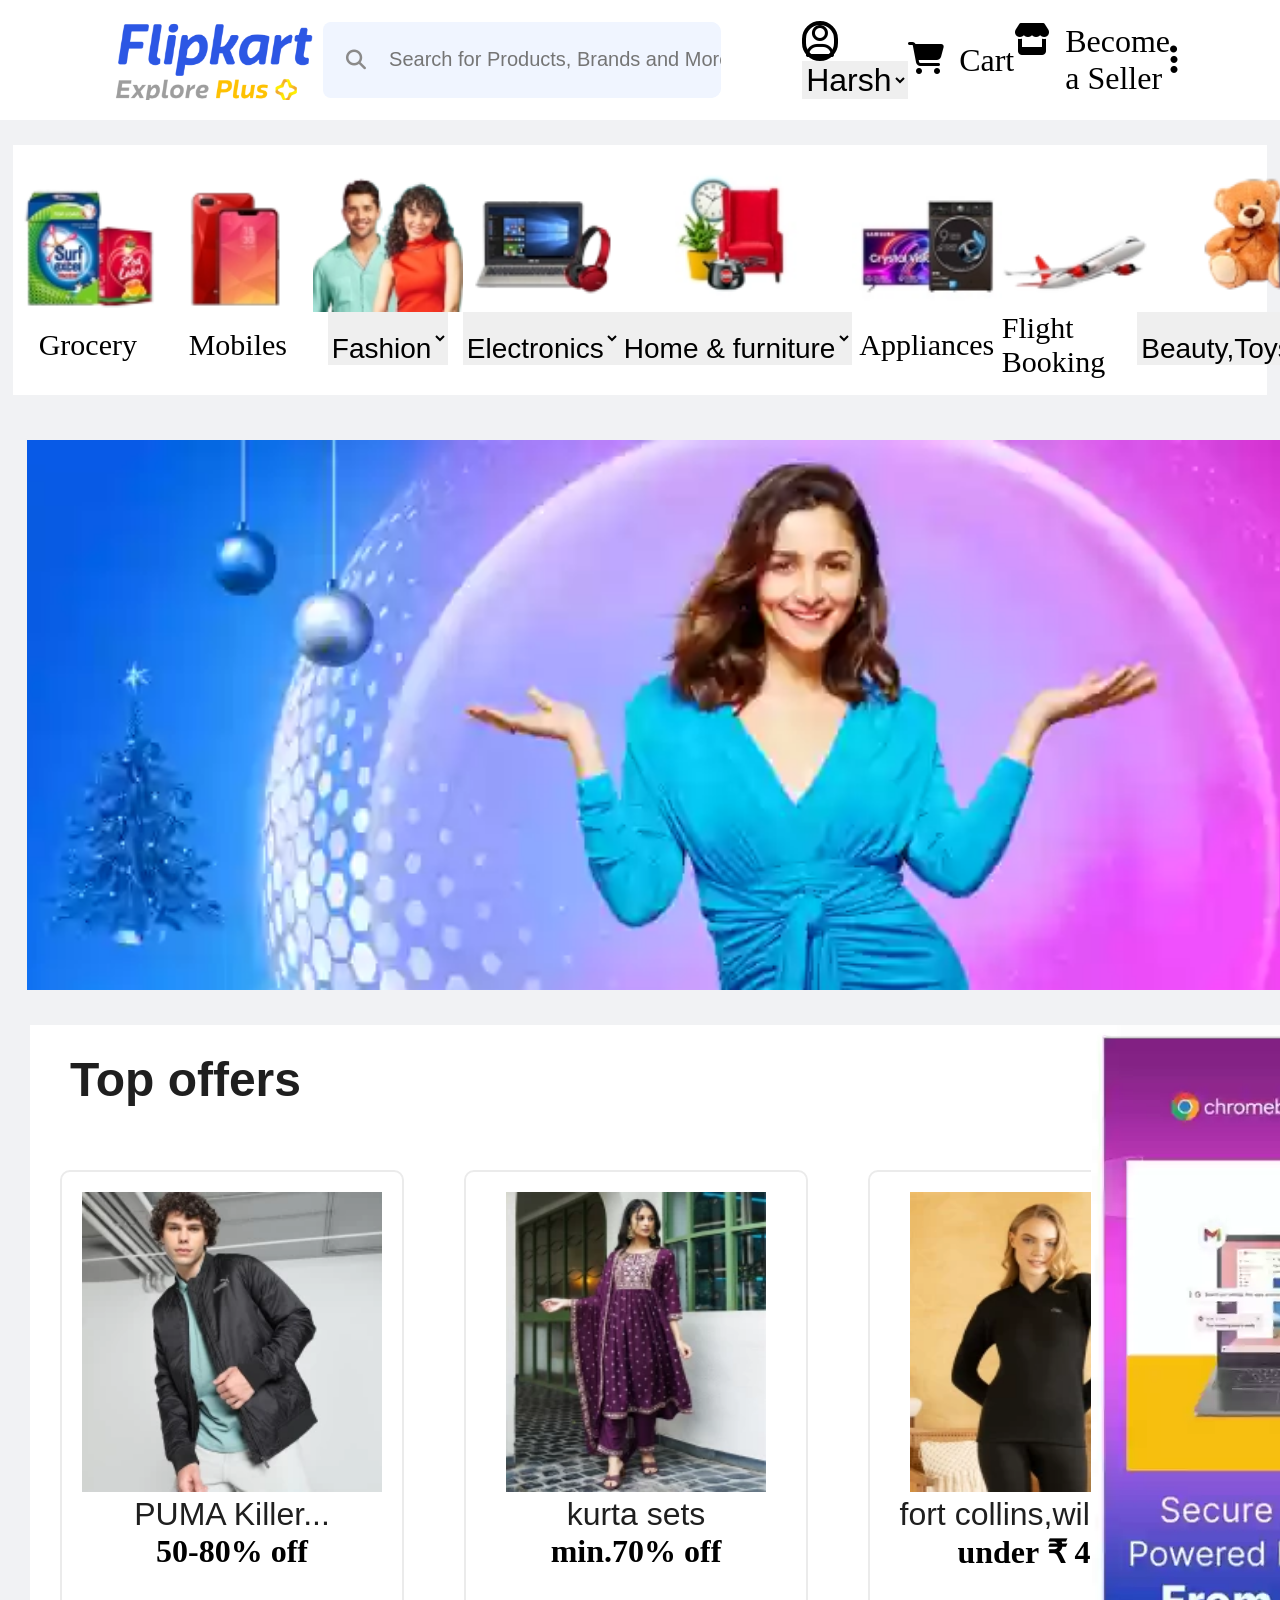
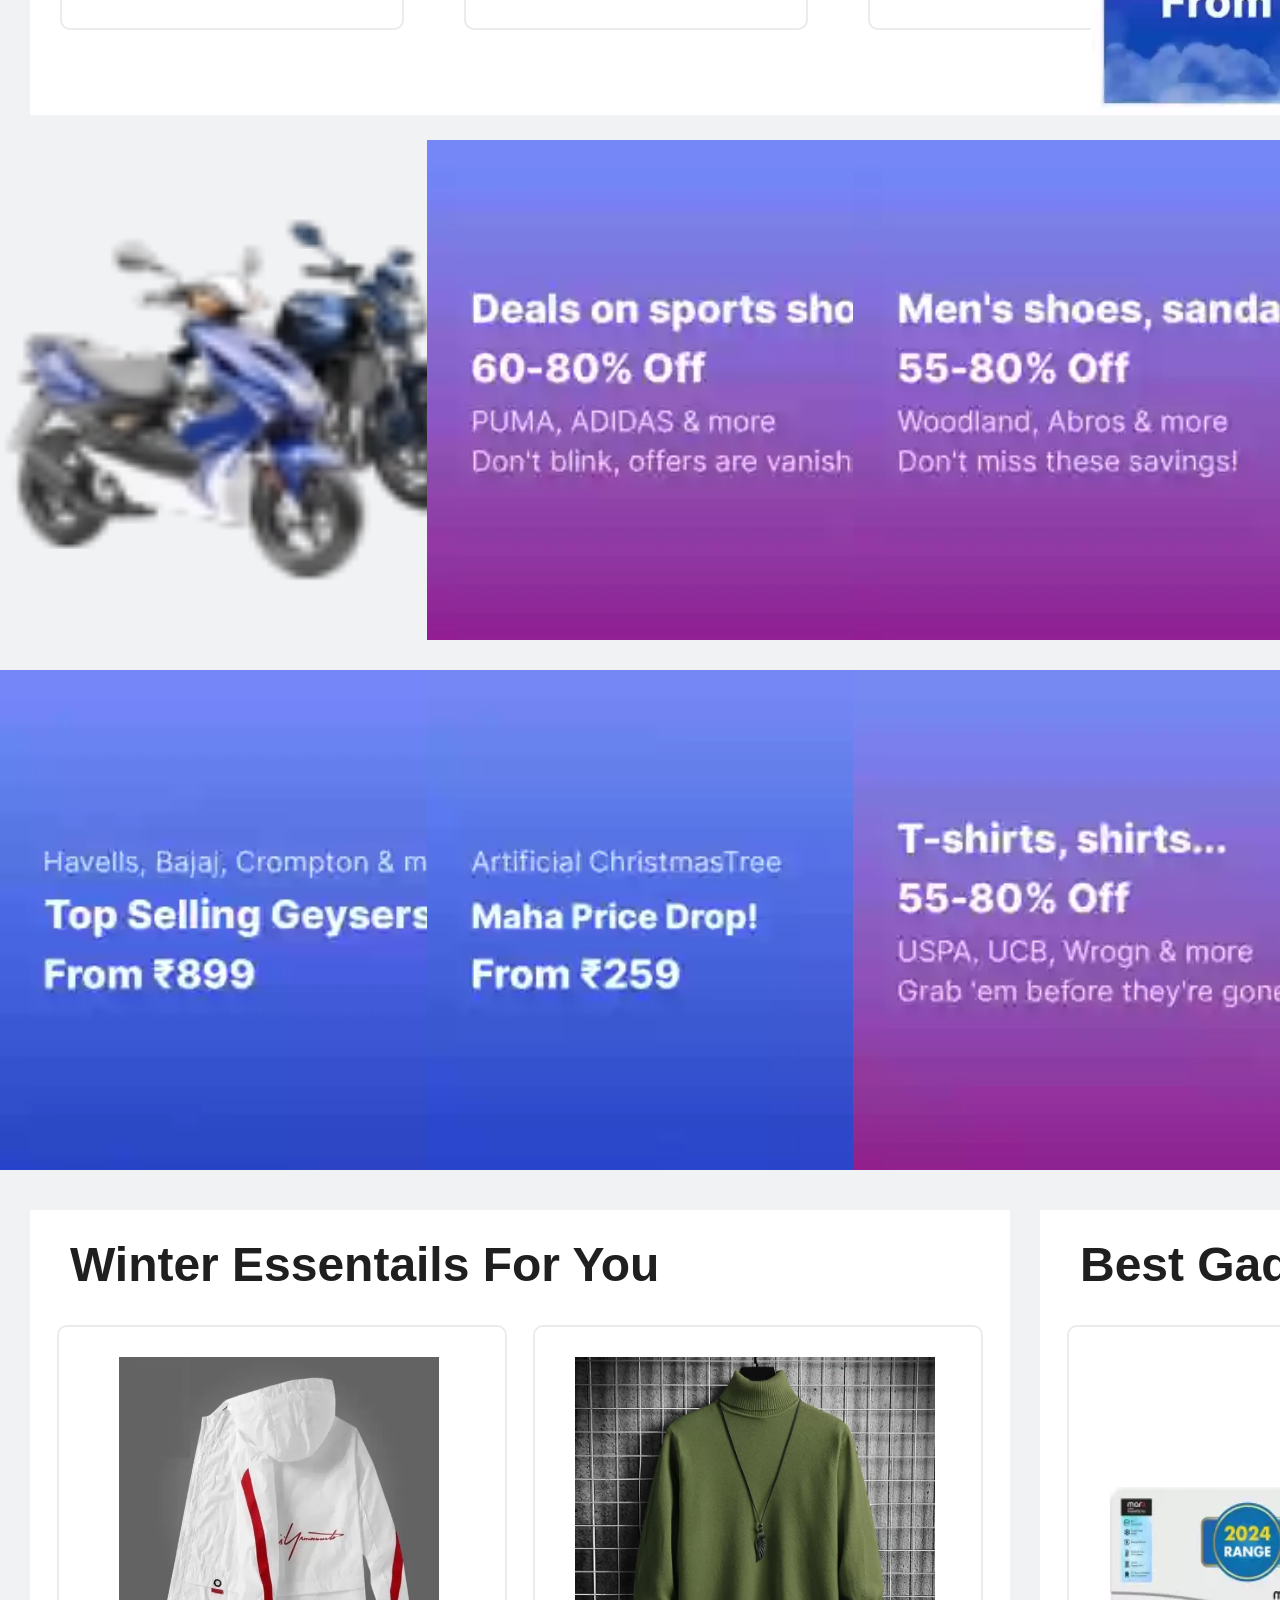
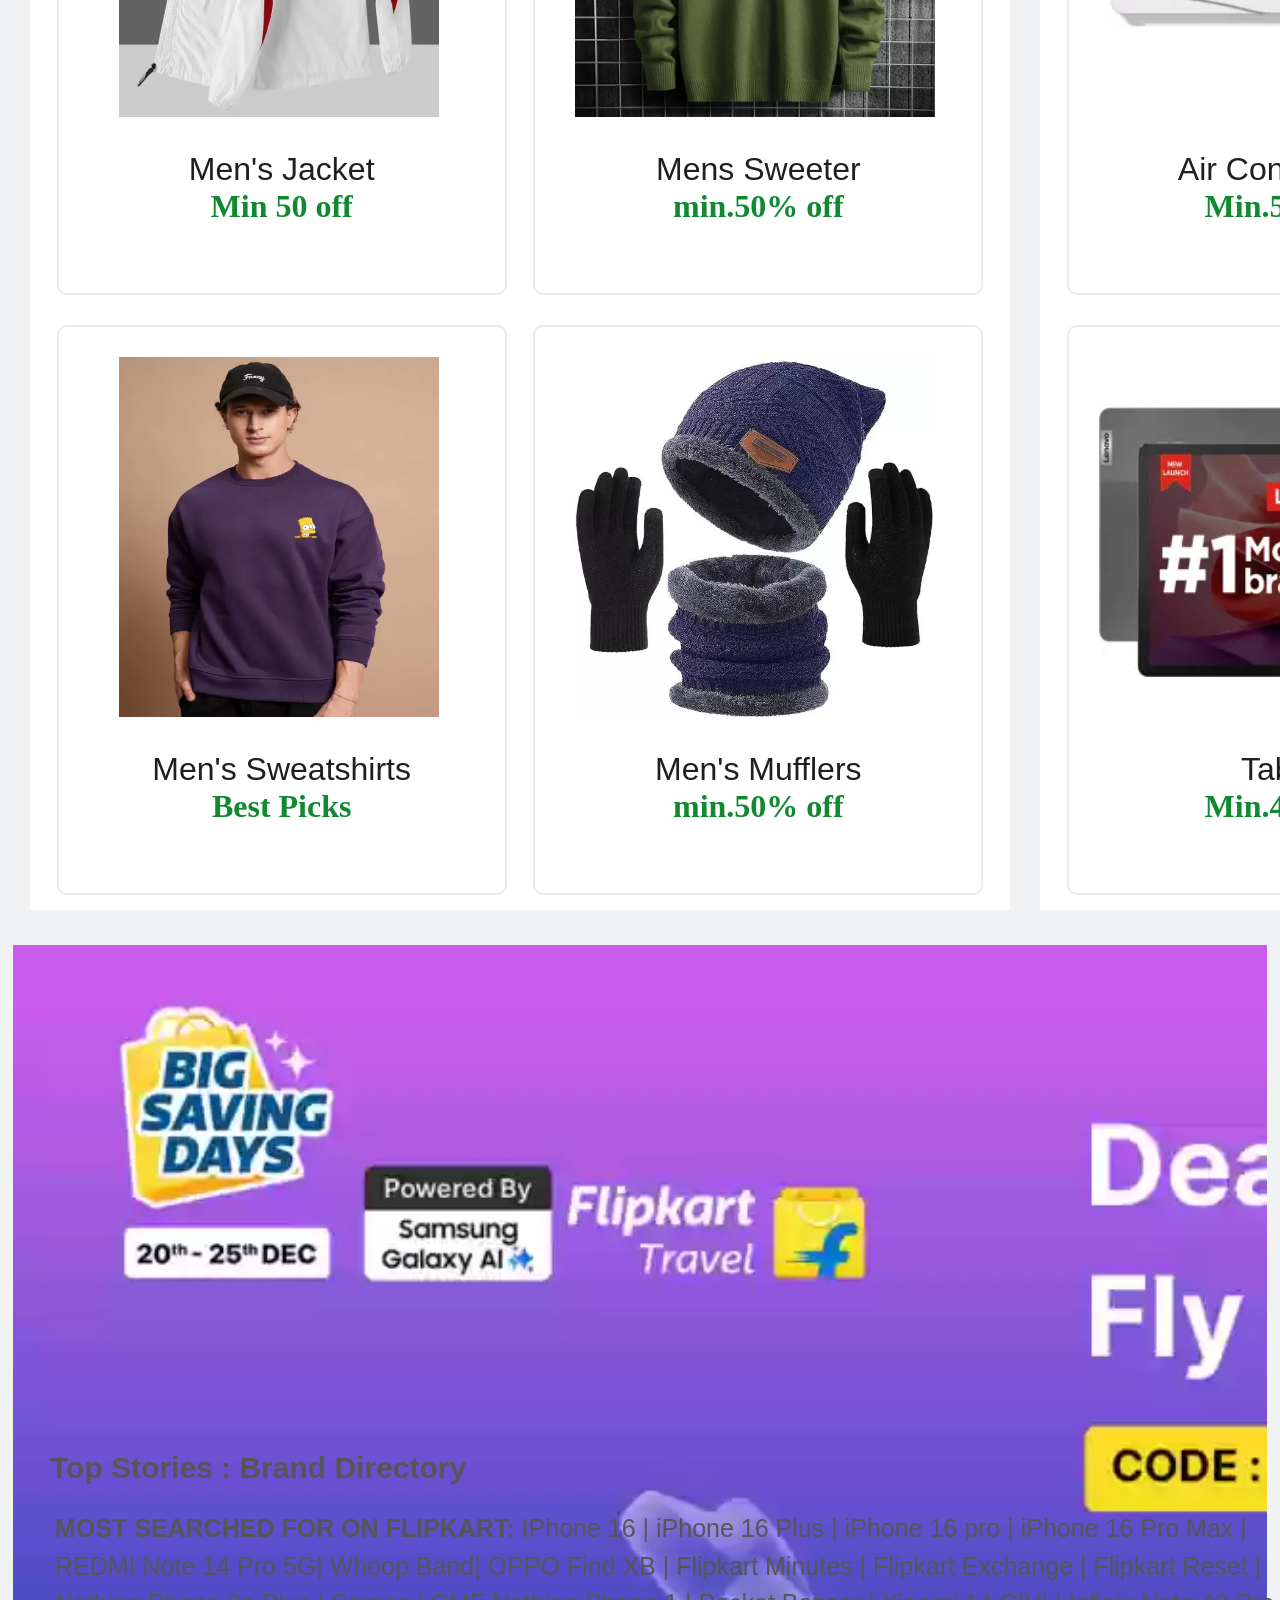
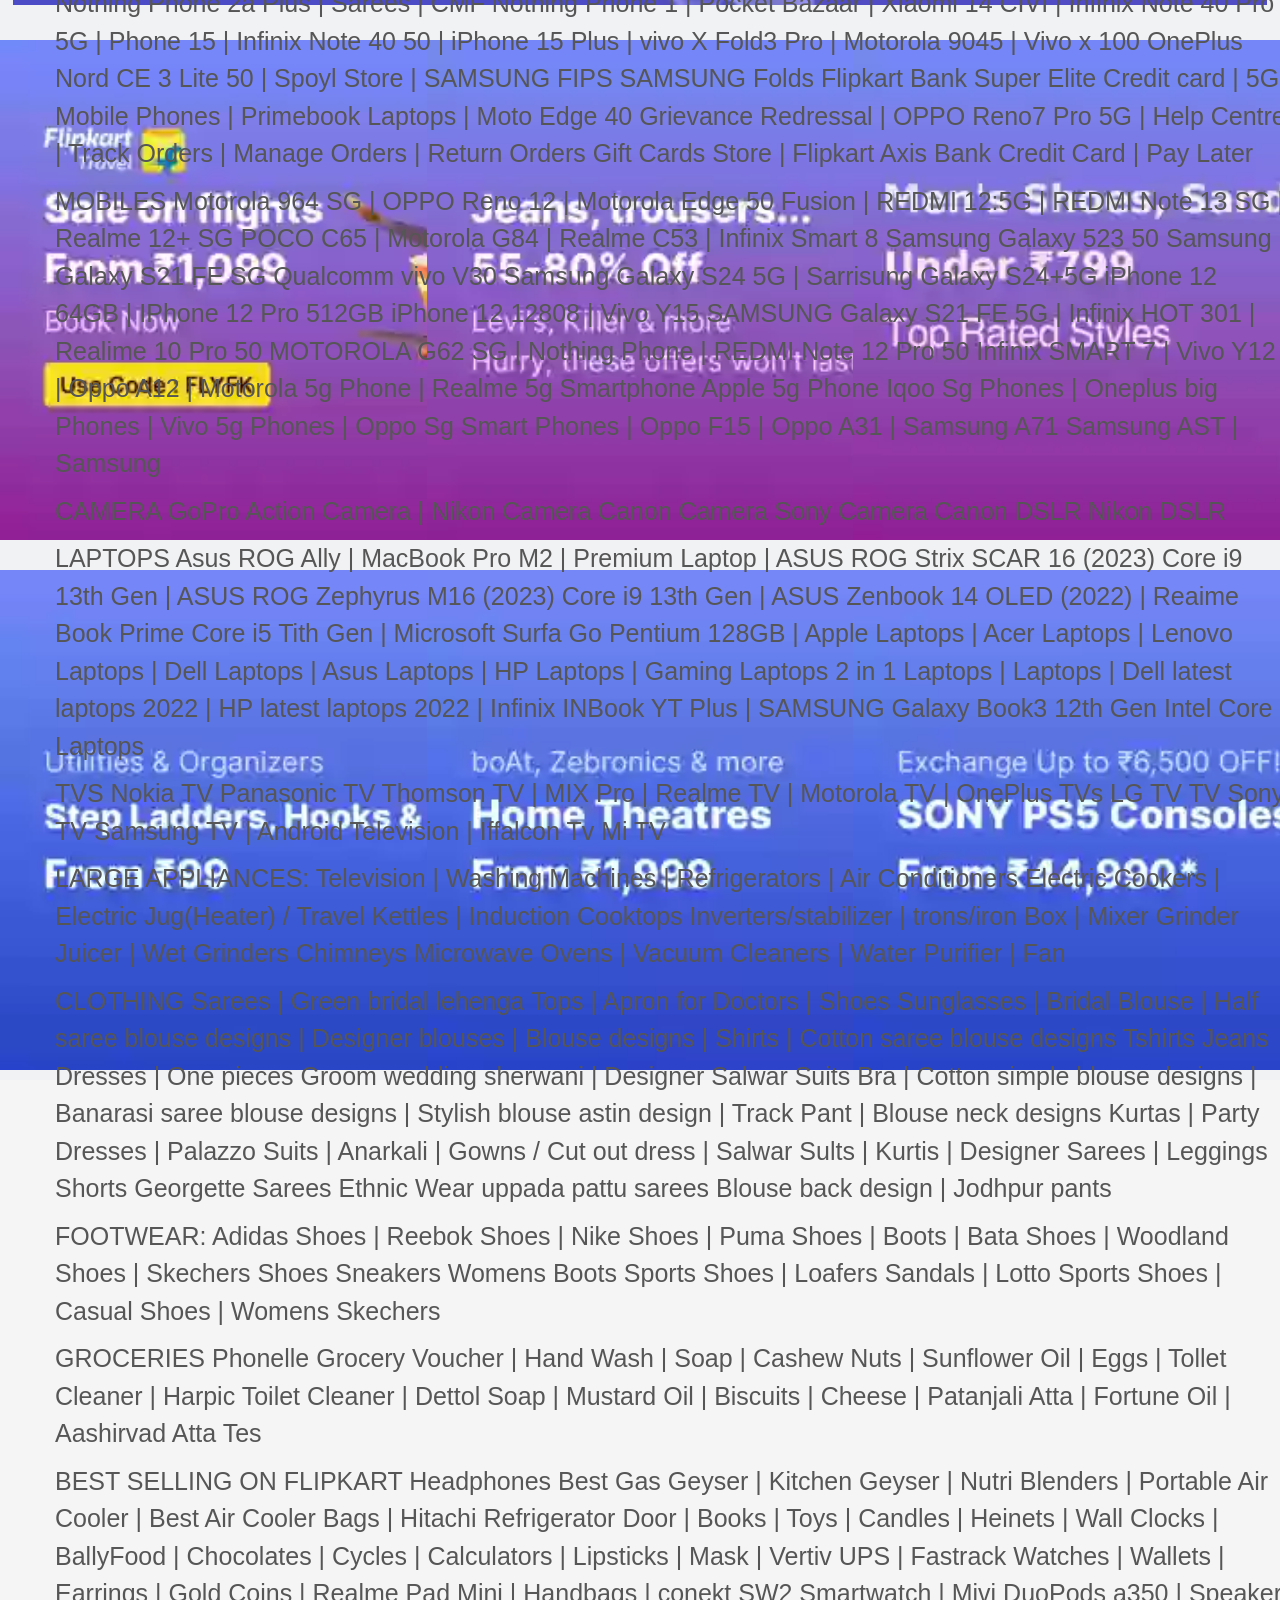
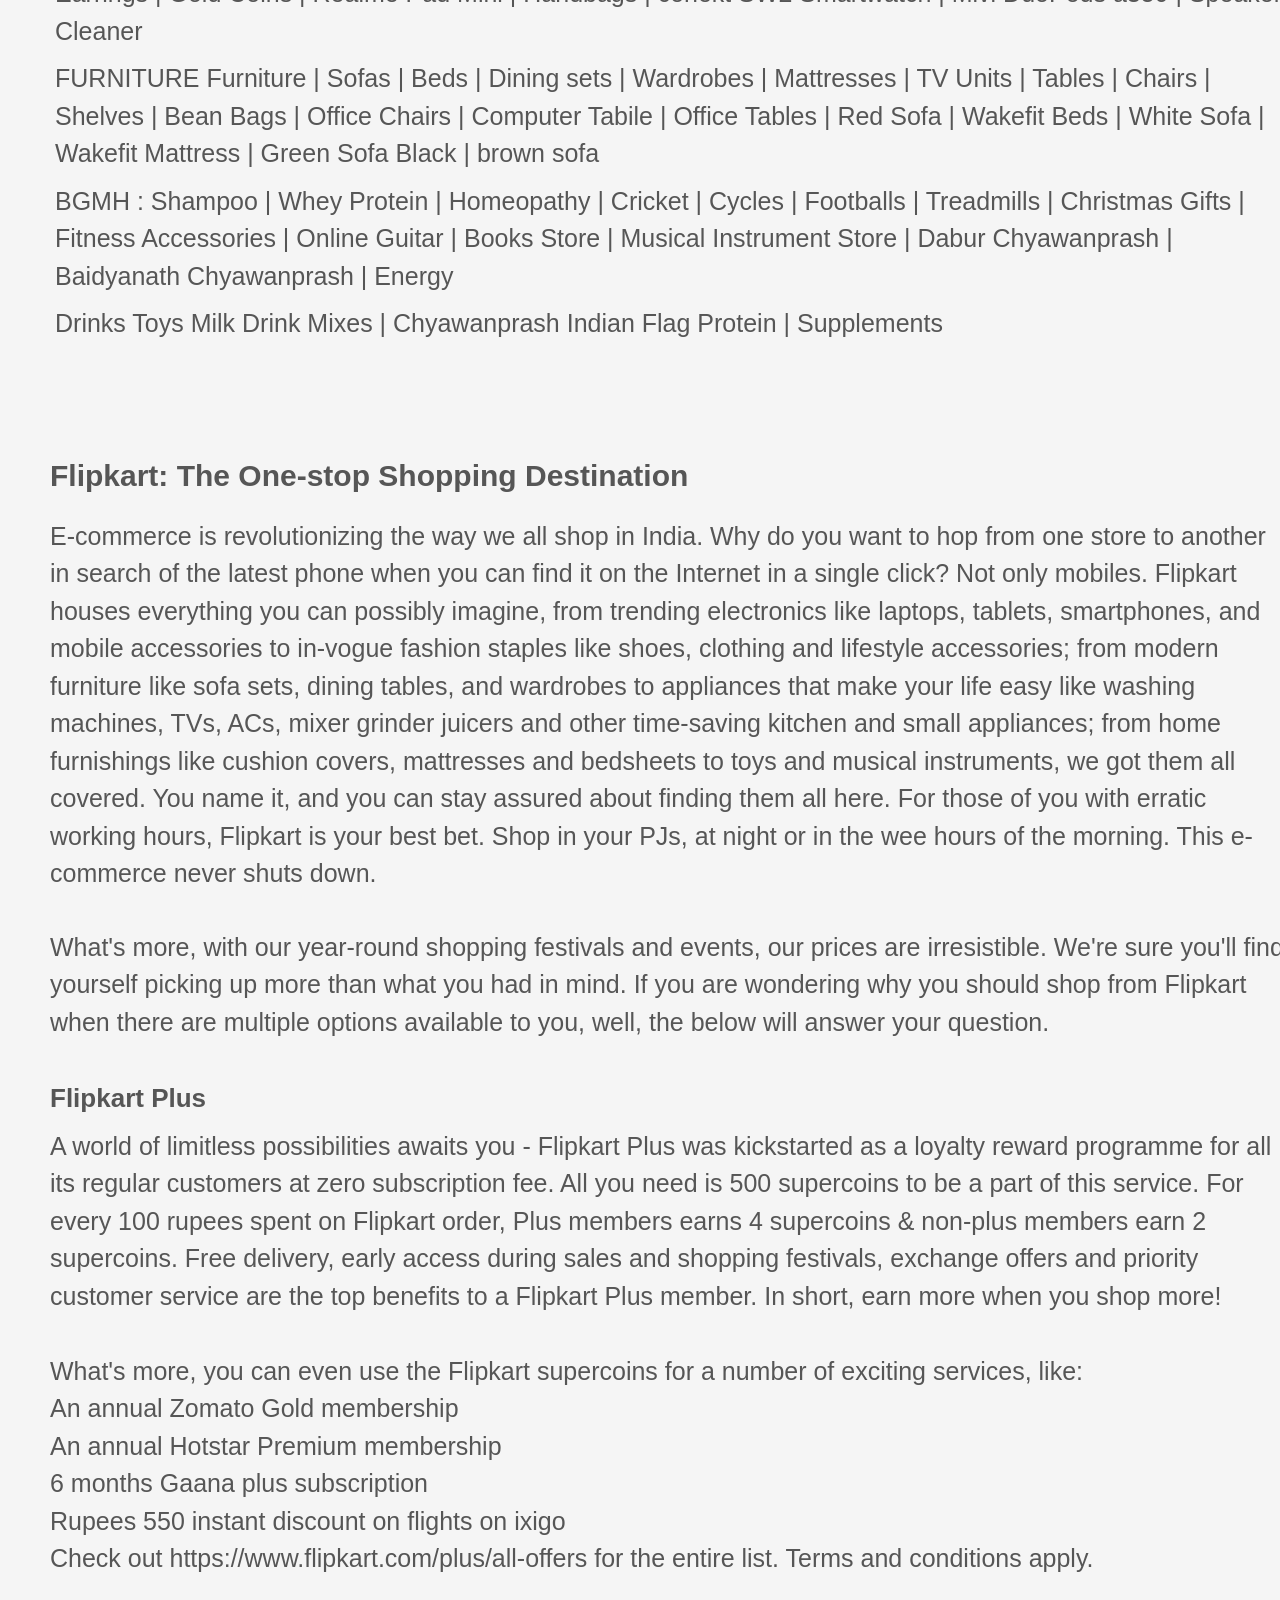
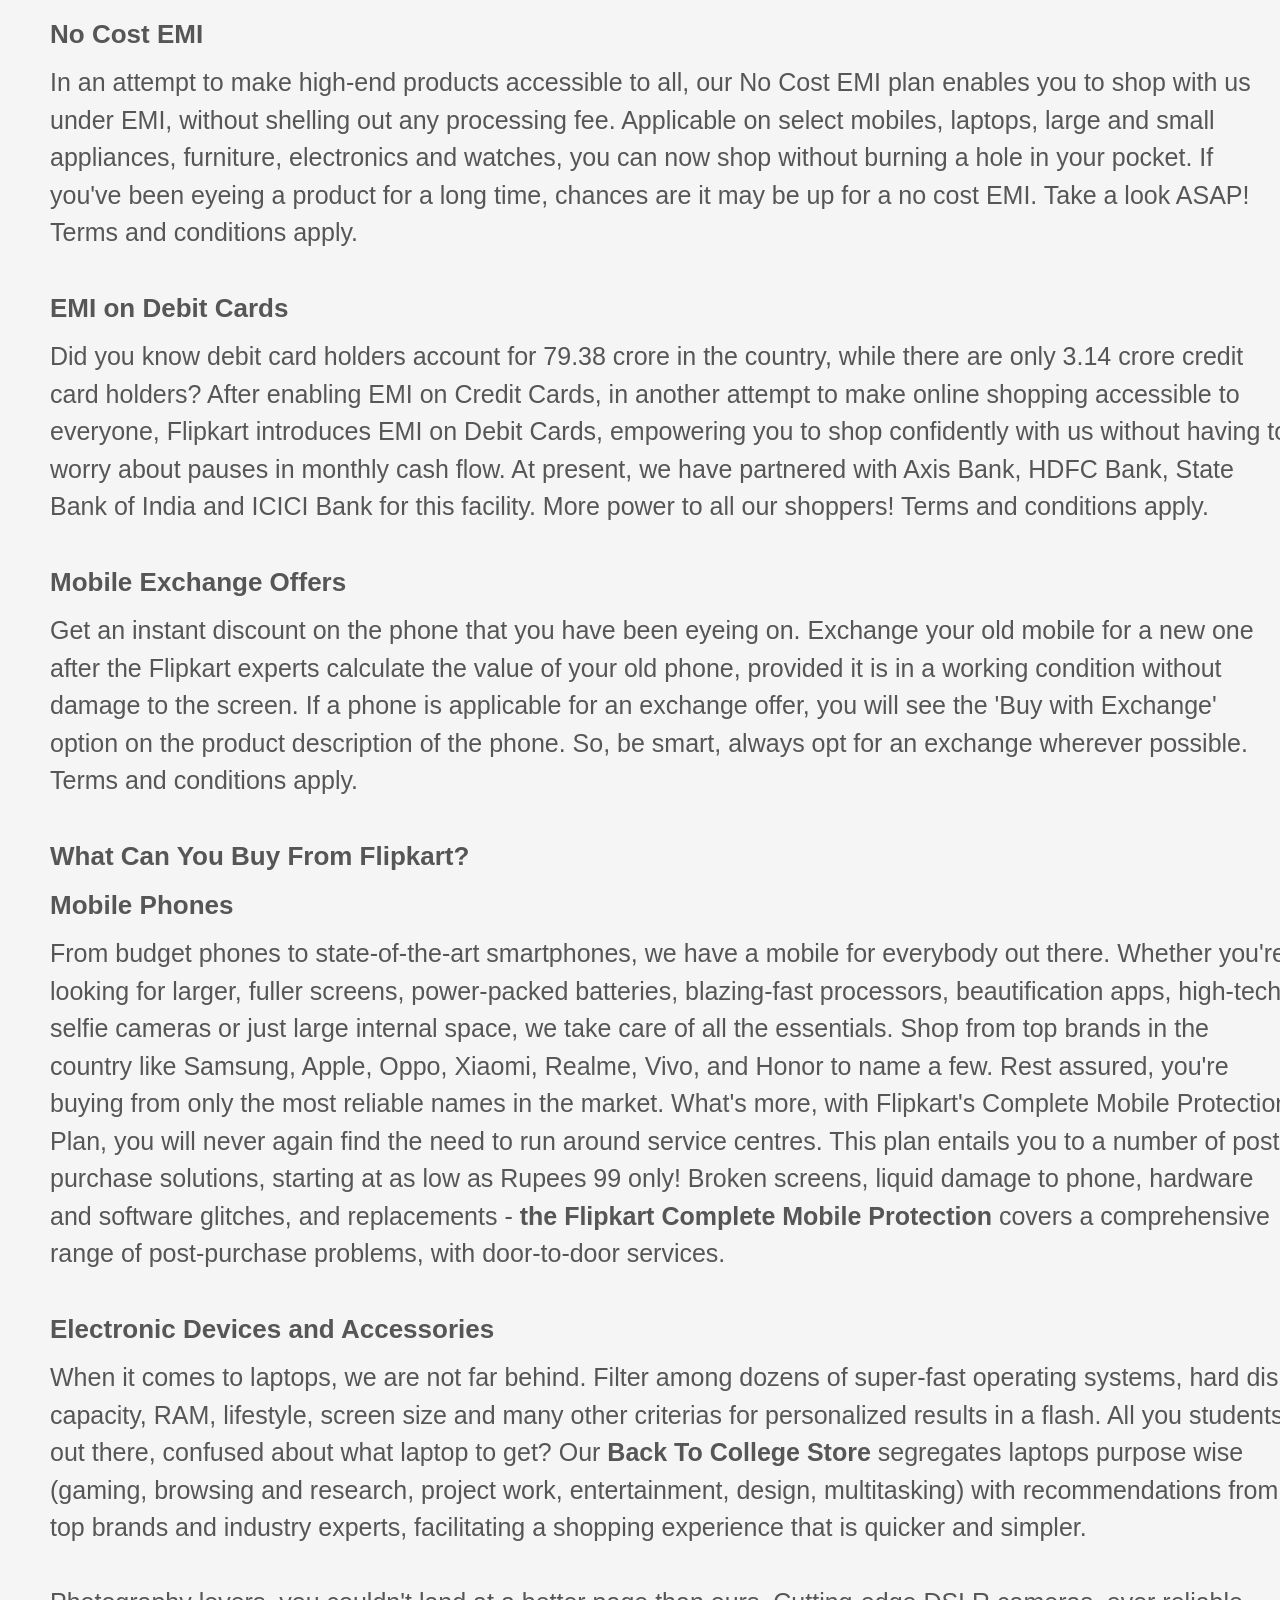
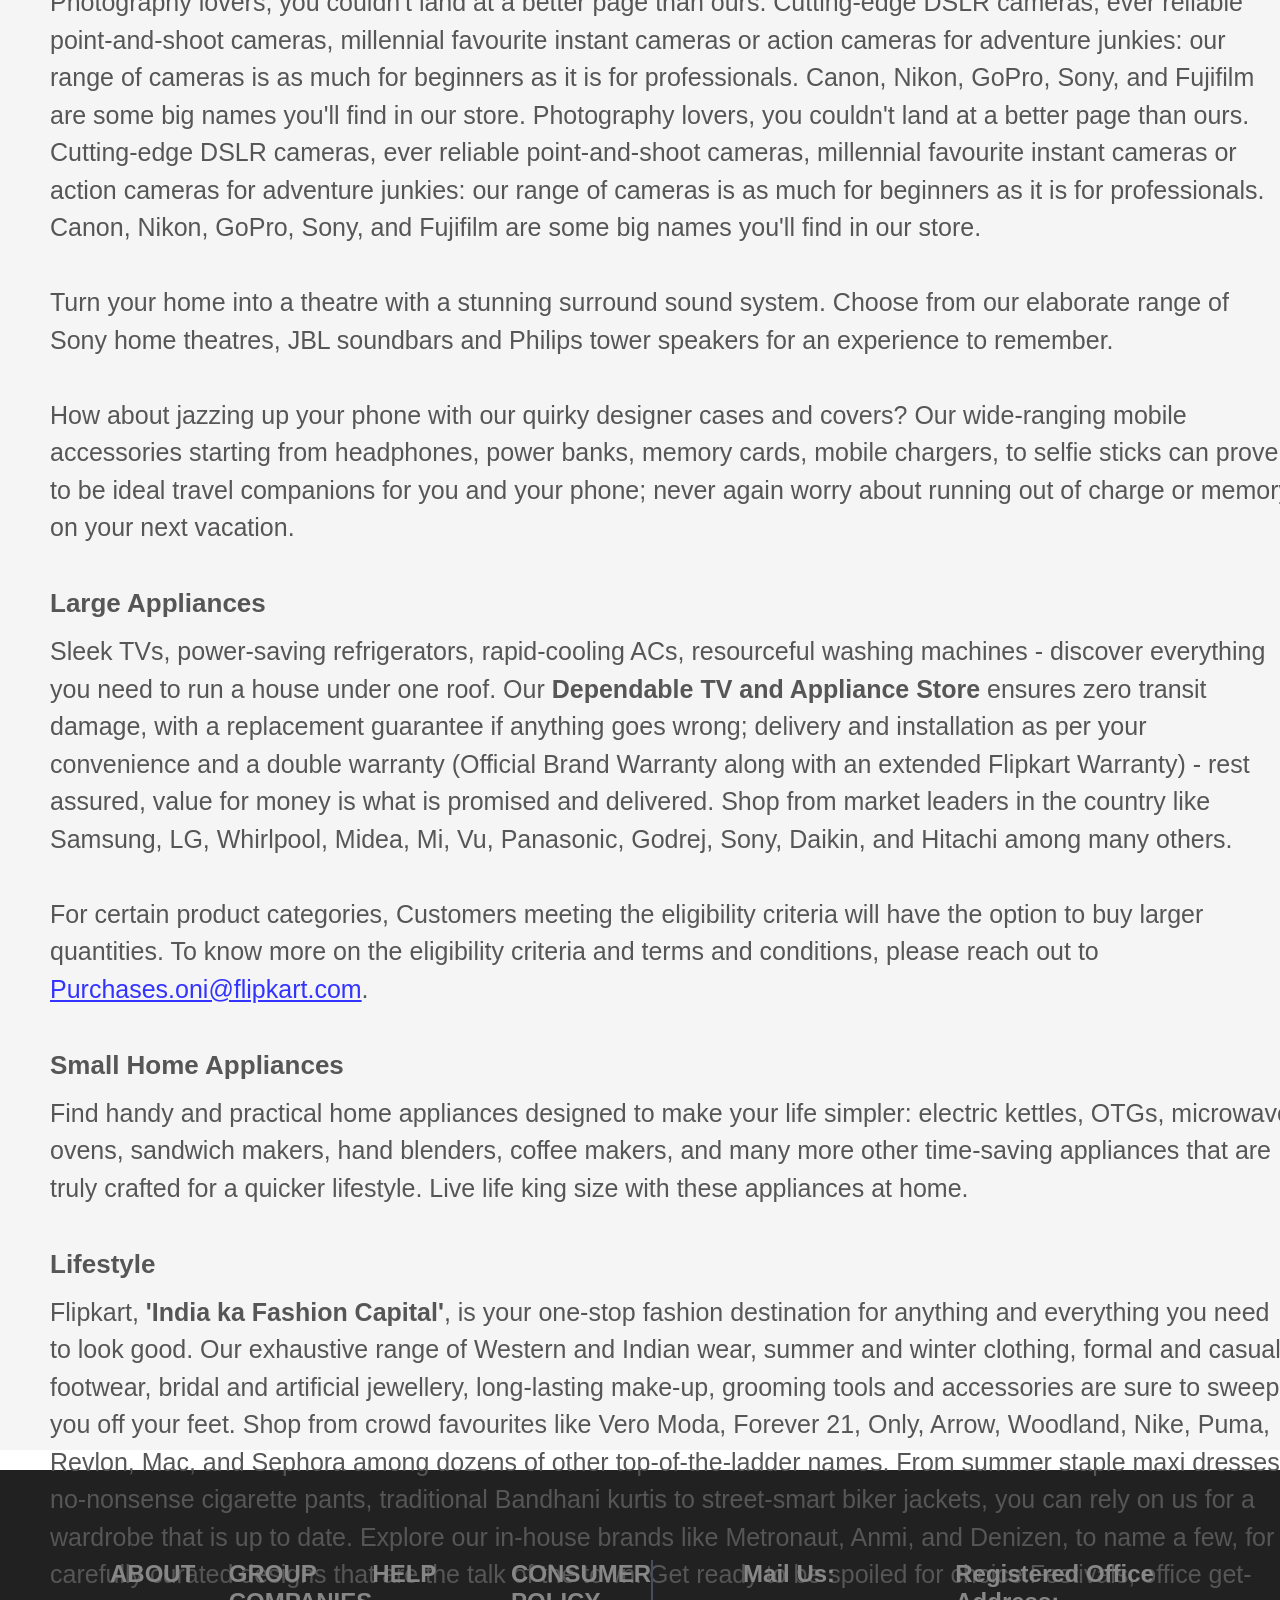
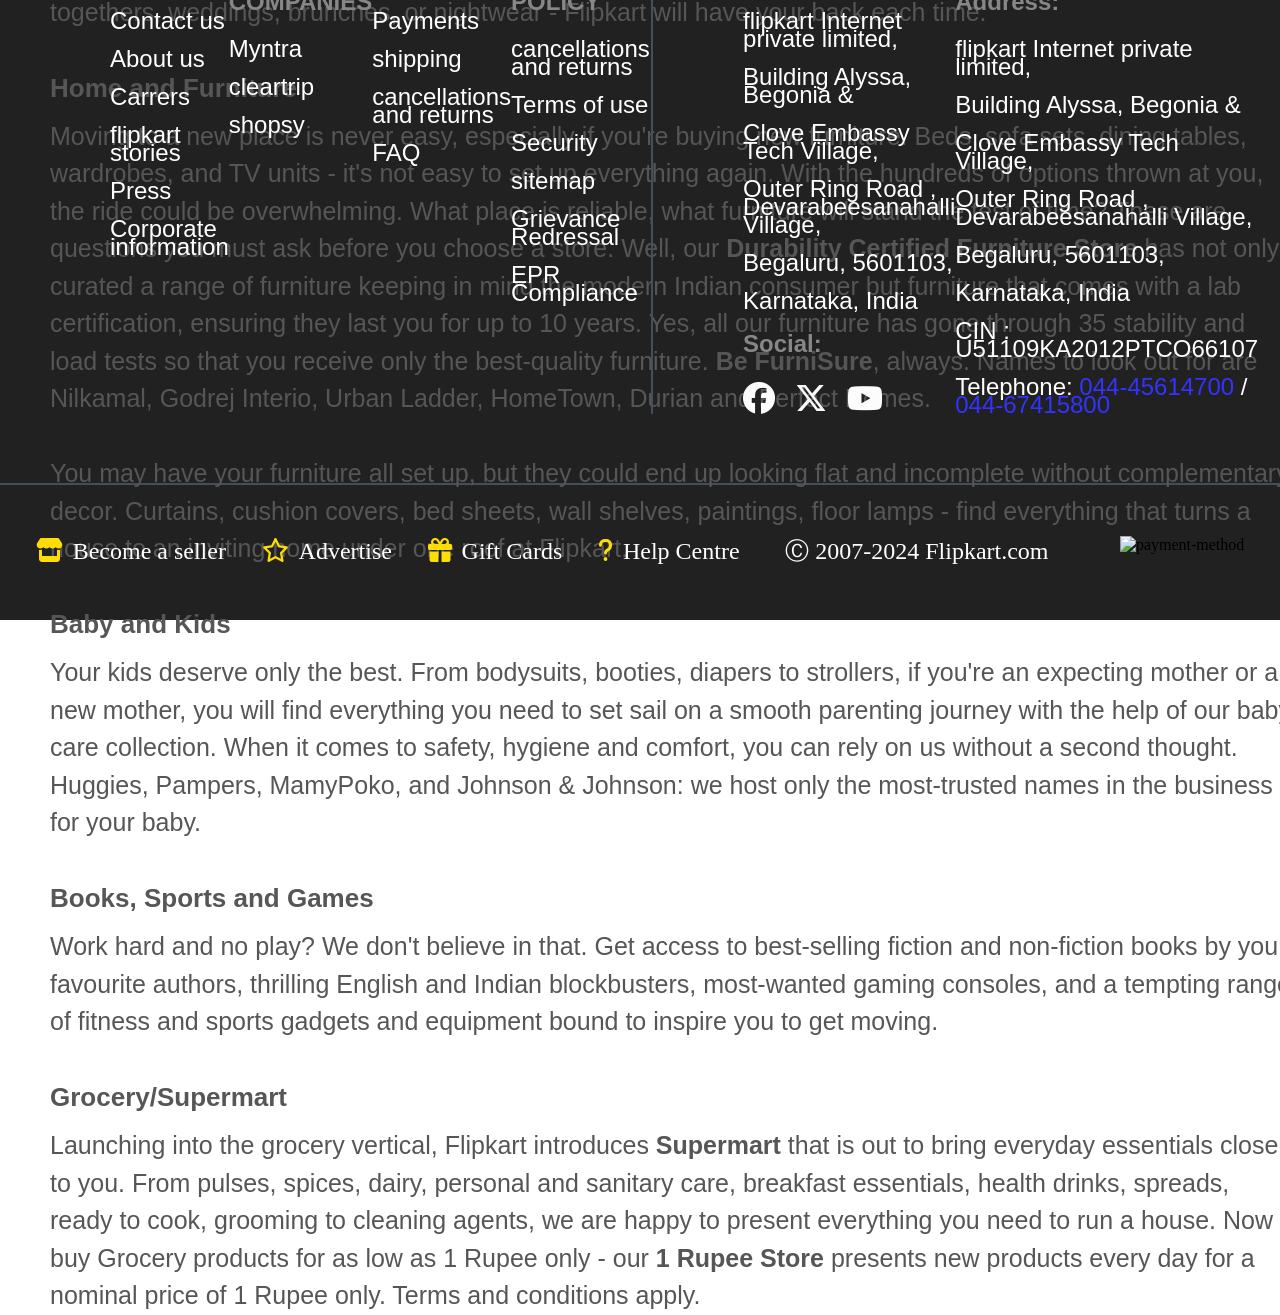
==== commit d4f6cf33: "responsive1" ====
--- a/index.html
+++ b/index.html
@@ -21,9 +21,15 @@
 
         <div class="navbar-search">
 
+            <!-- <div class="search-icon"><i class="fa-solid fa-magnifying-glass"></i></div>
+            <input placeholder="Search for Products, Brands and More" class="search-input">
+            -->
+
             <div class="search-icon"><i class="fa-solid fa-magnifying-glass"></i></div>
             <input placeholder="Search for Products, Brands and More" class="search-input">
            
+
+
          </div>
         </div>
 
@@ -74,55 +80,55 @@
 
 
             <Div class="panel-cards">
-                <img src="images/29327f40e9c4d26b.webp" alt="">
+                <img src="images/indeximg/29327f40e9c4d26b.webp" alt="">
                 <p>Grocery</p>
             </Div>
 
             <Div class="panel-cards">
-                <img src="images/22fddf3c7da4c4f4.webp" alt="">
+                <img src="images/indeximg/22fddf3c7da4c4f4.webp" alt="">
                 <p>Mobiles</p>
             </Div>
 
             <Div class="panel-cards">
-                <img src="images/0d75b34f7d8fbcb3.webp" alt="">
+                <img src="images/indeximg/0d75b34f7d8fbcb3.webp" alt="">
                 <select>
                     <option >Fashion</option>
                 </select>
             </Div>
 
             <Div class="panel-cards">
-                <img src="images/69c6589653afdb9a.webp" alt="">
+                <img src="images/indeximg/69c6589653afdb9a.webp" alt="">
                 <select>
                     <option >Electronics</option>
                 </select>
             </Div>
 
             <Div class="panel-cards">
-                <img src="images/ab7e2b022a4587dd.webp" alt="">
+                <img src="images/indeximg/ab7e2b022a4587dd.webp" alt="">
                 <select>
                     <option >Home & furniture</option>
                 </select>
             </Div>
 
             <Div class="panel-cards">
-                <img src="images/0139228b2f7eb413.webp" alt="">
+                <img src="images/indeximg/0139228b2f7eb413.webp" alt="">
                 <p>Appliances</p>
             </Div>
 
             <Div class="panel-cards">
-                <img src="images/71050627a56b4693.webp" alt="">
+                <img src="images/indeximg/71050627a56b4693.webp" alt="">
                 <p>Flight Booking</p>
             </Div>
 
             <Div class="panel-cards">
-                <img src="images/dff3f7adcf3a90c6.webp" alt="">
+                <img src="images/indeximg/dff3f7adcf3a90c6.webp" alt="">
                 <select>
                     <option >Beauty,Toys & More</option>
                 </select>
             </Div>
 
             <Div class="panel-cards">
-                <img src="images/05d708653beff580.webp" alt="">
+                <img src="images/indeximg/05d708653beff580.webp" alt="">
                 <select>
                     <option >Two Wheelers</option>
                 </select>
@@ -141,19 +147,19 @@
     <section class="banner-section">
         <div class="banner-container">
           <div class="banner">
-            <img src="images/c857932113f9e5ad.webp" alt="Banner 1">
+            <img src="images/indeximg/c857932113f9e5ad.webp" alt="Banner 1">
           </div>
           <div class="banner">
-            <img src="images/03988fdb408473ce.webp" alt="Banner 2">
+            <img src="images/indeximg/03988fdb408473ce.webp" alt="Banner 2">
           </div>
           <div class="banner">
-            <img src="images/8505baa25cf466f3.webp" alt="Banner 3">
+            <img src="images/indeximg/8505baa25cf466f3.webp" alt="Banner 3">
           </div>
           <div class="banner">
-            <img src="images/a8083ac34b2151d4.webp" alt="Banner 4">
+            <img src="images/indeximg/a8083ac34b2151d4.webp" alt="Banner 4">
           </div>
           <div class="banner">
-            <img src="images/c857932113f9e5ad.webp" alt="Banner 5">
+            <img src="images/indeximg/c857932113f9e5ad.webp" alt="Banner 5">
           </div>
         </div>
       </section>
@@ -173,49 +179,49 @@
             <div class="content-cards">  
 
                 <div class="first-row-cards">
-                    <img src="images\xxl-no-688745-puma-original-imah5tnbzrcgpyf4.webp"  alt="pic">
+                    <img src="images\indeximg/xxl-no-688745-puma-original-imah5tnbzrcgpyf4.webp"  alt="pic">
                     <p>PUMA Killer...</p>
                     <h3>50-80% off</h3>
                 </div>
 
                 <div class="first-row-cards">
-                    <img src="images\xxl-208kbd2204i-skylee-original-imah7ffdzfcu3u2f.webp" style="padding:0 20px 0 20px;" alt="pic">
+                    <img src="images\indeximg/xxl-208kbd2204i-skylee-original-imah7ffdzfcu3u2f.webp" style="padding:0 20px 0 20px;" alt="pic">
                     <p>kurta sets</p>
                     <h3>min.70% off</h3>
                 </div>
 
                 <div class="first-row-cards">
-                    <img src="images\s-1-cott-lad-black-top-fsv-1pc-lux-cottswool-original-imah6k5gs8ffhhum.webp" style="padding:0 20px 0 20px;"alt="pic">
+                    <img src="images\indeximg/s-1-cott-lad-black-top-fsv-1pc-lux-cottswool-original-imah6k5gs8ffhhum.webp" style="padding:0 20px 0 20px;"alt="pic">
                     <p>fort collins,wildraft...</p>
                     <h3>under &#8377; 499 </h3>
                 </div>
 
                 <div class="first-row-cards">
-                    <img src="images\b39be78353fcfc59.webp" alt="pic">
+                    <img src="images\indeximg/b39be78353fcfc59.webp" alt="pic">
                     <p>Reebok,HRX...</p>
                     <h3>Min. 70% Off</h3>
                 </div>
 
                 <div class="first-row-cards">
-                    <img src="images\-original-imah2c4fscc7vhzm.webp" style="padding:0 20px 0 20px;" alt="pic">
+                    <img src="images\indeximg/-original-imah2c4fscc7vhzm.webp" style="padding:0 20px 0 20px;" alt="pic">
                     <p>Safari,Aristocrat &...</p>
                     <h3>Min. 70% Off</h3>
                 </div>
 
                 <div class="first-row-cards">
-                    <img src="images\-original-imagzhjtzvgwwezt.webp"  style="padding:0 20px 0 20px;" alt="pic">
+                    <img src="images\indeximg/-original-imagzhjtzvgwwezt.webp"  style="padding:0 20px 0 20px;" alt="pic">
                     <p>Titan,fossil, Police...</p>
                     <h3>Min.50% off</h3>
                 </div>
 
                 <div class="first-row-cards">
-                    <img src="images\na-na-3-ad-696-ir-gn-nker-estele-original-imagvjmhmbndy2af.webp"  alt="pic">
+                    <img src="images\indeximg/na-na-3-ad-696-ir-gn-nker-estele-original-imagvjmhmbndy2af.webp"  alt="pic">
                     <p>Juwellery Sets,Earr...</p>
                     <h3>Under &#8377; 299 </h3>
                 </div>
 
                 <div class="first-row-cards">
-                    <img src="images\8-sk-42-aeonik-white-original-imah4d6hwfhygc7n.webp" alt="pic">
+                    <img src="images\indeximg/8-sk-42-aeonik-white-original-imah4d6hwfhygc7n.webp" alt="pic">
                     <p>Best Selling Stylest...</p>
                     <h3>Under &#8377; 399</h3>
                 </div>
@@ -230,7 +236,7 @@
 
         </div>
 
-        <div class ="first-content-row-inner2" style="background-image:url(images/c8c5bbc3ac07dc55.webp);background-size: cover;" >
+        <div class ="first-content-row-inner2" style="background-image:url(images/indeximg/c8c5bbc3ac07dc55.webp);background-size: cover;" >
             
         </div>
 
@@ -242,15 +248,15 @@
     <div class="second-content-background">
 
         <div class="second-content-row1">
-            <div class="second-image" style="background-image: url(images/5d4623ecc38d30c5.webp);"></div>
-            <div class="second-image" style="background-image: url(images/7a15ff56886d1051.webp);"></div>
-            <div class="second-image" style="background-image: url(images/08ed687587b6272c.webp);"></div>
+            <div class="second-image" style="background-image: url(images/indeximg/05d708653beff580.webp);"></div>
+            <div class="second-image" style="background-image: url(images/indeximg/7a15ff56886d1051.webp);"></div>
+            <div class="second-image" style="background-image: url(images/indeximg/08ed687587b6272c.webp);"></div>
         </div>
 
         <div class="second-content-row2">
-            <div  class="second-image" style="background-image: url(images/148e9883140d6e35.webp);"></div>
-            <div   class="second-image"style="background-image: url(images/b3ee941d6274f1ff.webp);"></div>
-            <div  class="second-image" style="background-image: url(images/d042ed7a0d8176fe.webp);"></div>
+            <div  class="second-image" style="background-image: url(images/indeximg/148e9883140d6e35.webp);"></div>
+            <div   class="second-image"style="background-image: url(images/indeximg/b3ee941d6274f1ff.webp);"></div>
+            <div  class="second-image" style="background-image: url(images/indeximg/d042ed7a0d8176fe.webp);"></div>
 
         </div>
 
@@ -272,13 +278,13 @@
             <div class="content-cards1">  
 
                 <div class="second-row-cards">
-                    <img src="images\4xl-no-mt2-jkt-hood-windc-gone-white-red-strip-motrex-original-imah4kj2vgqcnd3e.webp" style="padding: 20px 50px 20px 50px;" alt="pic">
+                    <img src="images\indeximg/4xl-no-mt2-jkt-hood-windc-gone-white-red-strip-motrex-original-imah4kj2vgqcnd3e.webp" style="padding: 20px 50px 20px 50px;" alt="pic">
                     <p>Men's Jacket</p>
                     <h3> Min 50 off</h3>
                 </div>
 
                 <div class="second-row-cards">
-                    <img src="images\xxl-stw-high-neck-101-olv-doomee-original-imagwwhc9a46vhzw.webp" style="padding:20px 30px 20px 30px;" alt="pic">
+                    <img src="images\indeximg/xxl-stw-high-neck-101-olv-doomee-original-imagwwhc9a46vhzw.webp" style="padding:20px 30px 20px 30px;" alt="pic">
                     <p>Mens Sweeter</p>
                     <h3>min.50% off</h3>
                 </div>
@@ -288,13 +294,13 @@
             <div class="content-cards1">  
 
                 <div class="second-row-cards">
-                    <img src="images\s-simpson-men-1-purple-s-jack-paris-original-imah6tz5zquc5dgg.webp" style="padding: 20px 50px 20px 50px;" alt="pic">
+                    <img src="images\indeximg/s-simpson-men-1-purple-s-jack-paris-original-imah6tz5zquc5dgg.webp" style="padding: 20px 50px 20px 50px;" alt="pic">
                     <p>Men's Sweatshirts</p>
                     <h3>Best Picks</h3>
                 </div>
 
                 <div class="second-row-cards">
-                    <img src="images\free-latest-stylish-winter-woolen-beanie-cap-scarf-and-original-imah77h8dj7tm8dz.webp" style="padding:20px 30px 20px 30px;" alt="pic">
+                    <img src="images\indeximg/free-latest-stylish-winter-woolen-beanie-cap-scarf-and-original-imah77h8dj7tm8dz.webp" style="padding:20px 30px 20px 30px;" alt="pic">
                     <p>Men's Mufflers</p>
                     <h3>min.50% off</h3>
                 </div>
@@ -319,13 +325,13 @@
             <div class="content-cards1">  
 
                 <div class="second-row-cards">
-                    <img src="images\-original-imah4zm4ady4dsh9.webp" style="padding: 150px 30px 110px 30px;" alt="pic">
+                    <img src="images\indeximg/-original-imah4zm4ady4dsh9.webp" style="padding: 150px 30px 110px 30px;" alt="pic">
                     <p>Air Conditioners</p>
                     <h3>Min.50% off</h3>
                 </div>
 
                 <div class="second-row-cards">
-                    <img src="images\-original-imahygg2newjjddx.webp" style="padding: 100px 20px 40px 20px;" alt="pic" height="430px">
+                    <img src="images\indeximg/-original-imahygg2newjjddx.webp" style="padding: 100px 20px 40px 20px;" alt="pic" height="430px">
                     <p>Television</p>
                     <h3>min.30% off</h3>
                 </div>
@@ -334,13 +340,13 @@
             <div class="content-cards1">  
 
                 <div class="second-row-cards">
-                    <img src="images\-original-imagtz9hftnvjpyv.webp" style="padding: 70px 20px 60px 20px;"  alt="pic">
+                    <img src="images\indeximg/-original-imagtz9hftnvjpyv.webp" style="padding: 70px 20px 60px 20px;"  alt="pic">
                     <p>Tablets</p>
                     <h3>Min.40% off</h3>
                 </div>
 
                 <div class="second-row-cards">
-                    <img src="images\-original-imah2d6gzs9tssfg.webp" style="padding:20px 50px 20px 50px;" alt="pic">
+                    <img src="images\indeximg/-original-imah2d6gzs9tssfg.webp" style="padding:20px 50px 20px 50px;" alt="pic">
                     <p>Washing Machines</p>
                     <h3>min.50% off</h3>
                 </div>
@@ -363,13 +369,13 @@
             <div class="content-cards1">  
 
                 <div class="second-row-cards">
-                    <img src="images\normal-top-king-08-72-75-caspio-ortho-pu-foam-bonnell-spring-original-imah7g878y3msy6x.webp" style="padding: 20px  ;" alt="pic">
+                    <img src="images\indeximg/normal-top-king-08-72-75-caspio-ortho-pu-foam-bonnell-spring-original-imah7g878y3msy6x.webp" style="padding: 20px  ;" alt="pic">
                     <p>Bed Mattress</p>
                     <h3>Min.50% off</h3>
                 </div>
 
                 <div class="second-row-cards">
-                    <img src="images\single-na-no-synthetic-no-portable-folding-bed-3x6-feet-bed-size-original-imags27jhvtjrkfc.webp" style="padding: 20px;" alt="pic">
+                    <img src="images\indeximg/single-na-no-synthetic-no-portable-folding-bed-3x6-feet-bed-size-original-imags27jhvtjrkfc.webp" style="padding: 20px;" alt="pic">
                     <p>Beds</p>
                     <h3>Min.%0% off</h3>
                 </div>
@@ -378,13 +384,13 @@
             <div class="content-cards1">  
 
                 <div class="second-row-cards">
-                    <img src="images\1-wrought-iron-64-ifa-diego-black-mb-iafa-109-original-imah6qnwfqsxg6br - Copy.webp"  alt="pic">
+                    <img src="images\indeximg/1-wrought-iron-64-ifa-diego-black-mb-iafa-109-original-imah6qnwfqsxg6br - Copy.webp"  alt="pic">
                     <p>Office Study chairs</p>
                     <h3>Min.50% off</h3>
                 </div>
 
                 <div class="second-row-cards">
-                    <img src="images\-original-imagfhzfhfabteeu.webp" style="padding:20px;" alt="pic">
+                    <img src="images\indeximg/-original-imagfhzfhfabteeu.webp" style="padding:20px;" alt="pic">
                     <p>Sofas & Sectionals</p>
                     <h3>min.50% off</h3>
                 </div>
@@ -411,15 +417,15 @@
     <div class="second-content-background">
 
         <div class="second-content-row1">
-            <div class="second-image" style="background-image: url(images/6a50a23ea6319ed4.webp);"></div>
-            <div class="second-image" style="background-image: url(images/547d756f97507e15.webp);"></div>
-            <div class="second-image" style="background-image: url(images/c337d4aef8aa4c16.webp);"></div>
+            <div class="second-image" style="background-image: url(images/indeximg/6a50a23ea6319ed4.webp);"></div>
+            <div class="second-image" style="background-image: url(images/indeximg/547d756f97507e15.webp);"></div>
+            <div class="second-image" style="background-image: url(images/indeximg/c337d4aef8aa4c16.webp);"></div>
         </div>
 
         <div class="second-content-row2">
-            <div  class="second-image" style="background-image: url(images/2dc85f509a490df0.webp);"></div>
-            <div   class="second-image"style="background-image: url(images/555a34b43a2c618d.webp);"></div>
-            <div  class="second-image" style="background-image: url(images/fef4f80ff53ba9ab.webp);"></div>
+            <div  class="second-image" style="background-image: url(images/indeximg/2dc85f509a490df0.webp);"></div>
+            <div   class="second-image"style="background-image: url(images/indeximg/555a34b43a2c618d.webp);"></div>
+            <div  class="second-image" style="background-image: url(images/indeximg/fef4f80ff53ba9ab.webp);"></div>
 
         </div>
 
@@ -581,7 +587,7 @@
                     <div class="inner-last-footer"><i class="fa-solid fa-gift"></i><p>Gift Cards</p></div>
                     <div class="inner-last-footer"><i class="fa-solid fa-question"></i><p>Help Centre</p></div>
                     <div class="inner-last-footer"><p> &#9400; 2007-2024 Flipkart.com</div></p>
-                    <div class="inner-last-footer"><img src="https://static-assets-web.flixcart.com/batman-returns/batman-returns/p/images/payment-method-c454fb.svg" alt="payment-method" height="30px"></div>
+                    <div class="inner-last-footer"><img src="https://static-assets-web.flixcart.com/batman-returns/batman-returns/p/images/indeximg/payment-method-c454fb.svg" alt="payment-method" height="30px"></div>
                  </div>              
      </div>
 
--- a/stylesheet.css
+++ b/stylesheet.css
@@ -1,590 +1,558 @@
-*{
-    border: 0;
-    margin: 0;
-    padding: 0;
-    box-sizing: border-box;
+* {
+  border: 0;
+  margin: 0;
+  padding: 0;
+  box-sizing: border-box;
 }
 
 /* -------------------navigation bar-------------------------------- */
-.navbar{
- background-color: white;
- padding: 0 ;
- margin: 0;
- display: contents;
- justify-content: center;
- align-items: center;
- height: 120px;
- width: 100%;
- box-sizing: border-box;
- position: sticky;
- top: 0;
-
- 
- 
-}
-.nav-bar{
- width: 100%;
- height: 120px;
- display: flex;
- justify-content:space-evenly;
- align-items: center;
- 
- 
- 
-}
-.nav-bar-first{
-    display: flex;
-    justify-content: left;
-    align-items: center;
-    width: 50%;
-       
-}
-
-
-.nav-bar-banner{
-    height: 80px;
-    width: 210px;
-    background-image:url("images/Screenshot (404)_processed.png");
-    image-resolution: 4px;
-    background-size: cover;
-    
+.navbar {
+  background-color: white;
+  padding: 0;
+  margin: 0;
+  display: contents;
+  justify-content: center;
+  align-items: center;
+  min-height: 7.5rem;
+  padding: 1rem 2rem;
+  width: 100%;
+  box-sizing: border-box;
+  position: sticky;
+  top: 0;
+}
+.nav-bar {
+  width: 100%;
+  min-height: 7.5rem;
+  padding: 1rem 2rem;
+  display: flex;
+  justify-content: space-evenly;
+  align-items: center;
+}
+.nav-bar-first {
+  display: flex;
+  justify-content: left;
+  align-items: center;
+  width: 50%;
+}
+
+.nav-bar-banner {
+  height: 80px;
+  width: 100%;
+  max-width: 210px;
+  background-image: url("images/Screenshot (404)_processed.png");
+  image-resolution: 4px;
+  background-size: cover;
 }
 
 /*----------------------------------------------------------------- navbar-search ----------------------------*/
 
-.navbar-search{
-    display: flex;
-    width: 1500px;
-    height: 80px;
-    border-radius: 10px;
-    border: transparent;
-    margin-left: 70px;
-    background-color: #f0f5ff;
-    
-}
-
-.search-icon{
-    background-color: #f0f5ff;
-    width: 66px;
-    height: 80px;
-    border-radius: 8px 0 0 8px;
-    display: flex;
-    justify-content: center;
-    align-items: center;
-    font-size: 2.5rem;
-    color: rgb(139, 138, 138);
-    
-}
-.search-input{
-   border-radius: 0 10px 10px 0;
-   width: 1200px;
-   height: 80px;
-   border: none;
-   font-size: 2.5rem;
-   border-color:transparent;
-   background-color: #f0f5ff;
+.navbar-search {
+  display: flex;
+  width: 100%;
+  max-width: 1500px;
+  height: clamp(50px, 6vw, 80px);
+  border-radius: 10px;
+  border: transparent;
+  background-color: #f0f5ff;
+}
+
+.search-icon {
+  background-color: #f0f5ff;
+  width: 100%;
+  max-width: 66px;
+  height: clamp(50px, 6vw, 80px);
+  border-radius: 8px 0 0 8px;
+  display: flex;
+  justify-content: center;
+  align-items: center;
+  font-size: clamp(14px, 2vw, 20px);
+  color: rgb(139, 138, 138);
+}
+.search-input {
+  border-radius: 0 10px 10px 0;
+  width: 100%;
+  max-width: 1200px;
+  height: 100%;
+  border: none;
+  font-size: clamp(14px, 2vw, 20px);
+  border-color: transparent;
+  background-color: #f0f5ff;
 }
 
 /* ---------------------nav bar button options---------------------- */
-.navbar-buttons-options{
-    display: flex;
-    justify-content: space-around;
-    align-items: center;
-    width: 30%;
-}
-
-
-.nav-bar-explore-button i{
-    font-size: xx-large;
-    border: 4px solid black;
-    border-radius: 70px;
-}
-.nav-bar-explore-button select{
-    font-size: xx-large;
-    font-weight: 300;
-}
-.nav-bar-Become_a_seller-button{
-    font-size: xx-large;
-
-}
-.nav-bar-Become_a_seller-button i{
+.navbar-buttons-options {
+  display: flex;
+  justify-content: space-around;
+  align-items: center;
+  width: 30%;
+}
+
+.nav-bar-explore-button i {
+  font-size: clamp(1.5rem, 4vw, 2rem);
+  border: 4px solid black;
+  border-radius: 70px;
+}
+.nav-bar-explore-button select {
+  font-size: clamp(1.5rem, 4vw, 2rem);
+  font-weight: 300;
+}
+.nav-bar-Become_a_seller-button {
+  font-size: clamp(1.5rem, 4vw, 2rem);
+}
+.nav-bar-Become_a_seller-button i {
   margin-right: 15px;
 }
 
-.nav-bar-sign_in-button{
-    display: flex;
-    font-size: xx-large;
-}
-.nav-bar-sign_in-button i{
-   margin-right: 15px;
-}
-
-.nav-bar-join-button{
-    height: 80px;
-    width: 80px;
-}
-.nav-bar-join-button{
-    font-size: xx-large;
-    color: black ;
-    background-color: white;
-    border-radius: 15px;
-}
-
-.nav-bar-join-button:hover{
-   background-color: #f8f8f9;;
-   border:2px solid  #e2e3e2;
-
+.nav-bar-sign_in-button {
+  display: flex;
+  font-size: clamp(1.5rem, 4vw, 2rem);
+}
+.nav-bar-sign_in-button i {
+  margin-right: 15px;
+}
+
+.nav-bar-join-button {
+  height: 80px;
+  width: 80px;
+}
+.nav-bar-join-button {
+  font-size: clamp(1.5rem, 4vw, 2rem);
+  color: black;
+  background-color: white;
+  border-radius: 15px;
+}
+
+.nav-bar-join-button:hover {
+  background-color: #f8f8f9;
+  border: 2px solid #e2e3e2;
 }
 
 /*----------------------------- panel----------------------------- */
 
-.panel-section{
-    height:300px;
-    background-color: #f1f2f4;
-    display: flex;
-    justify-content: center;
-    align-items: center;
-}
-.panel-section-inner{
-    height: 250px;
-    background-color: white;
-    width: 98%;
-    display: flex;
-    justify-content:space-evenly;
-    align-items: center;
-}
-.panel-cards{
-    height:250px ;
-    width:240px ;
-    /* background-color: rgb(190, 125, 125); */
-    display: flex;
-    flex-direction: column;
-    justify-content: center;
-    align-items: center;
-    font-size: 30px;
-
-}
-.panel-cards img{
-    height: 150px;
-}
-.panel-cards select{
-    font-size: 28px;
-    padding-top: 20px;
-    margin-bottom: 13px;
+.panel-section {
+  height: 300px;
+  background-color: #f1f2f4;
+  display: flex;
+  justify-content: center;
+  align-items: center;
+}
+.panel-section-inner {
+  height: 250px;
+  background-color: white;
+  width: 98%;
+  display: flex;
+  justify-content: space-evenly;
+  align-items: center;
+}
+.panel-cards {
+  height: 250px;
+  width: 240px;
+  /* background-color: rgb(190, 125, 125); */
+  display: flex;
+  flex-direction: column;
+  justify-content: center;
+  align-items: center;
+  font-size: 30px;
+}
+.panel-cards img {
+  height: 150px;
+}
+.panel-cards select {
+  font-size: 28px;
+  padding-top: 20px;
+  margin-bottom: 13px;
 }
 .panel-cards select:hover {
-    border-color: transparent transparent #fff transparent;
-    top: 7px;
-    color: rgb(62, 224, 62);
-  }
+  border-color: transparent transparent #fff transparent;
+  top: 7px;
+  color: rgb(62, 224, 62);
+}
 
 /*--------- banner-section------------------ */
 /* Container styling for the banner section */
 .banner-section {
-    width: 100%;
-    max-width: 99%;  /* Ensure the section takes full width */
-    height: 600px; /* Set height for the section */
-    overflow: scroll; /* Hide anything outside the bounds */
-    padding: 20px 0;
-    position: relative;
-    background-color: #f1f2f4;
-    margin-left: 27px;
-    margin-right: 27px;
-  }
-  
-  /* Container holding the banners */
-  .banner-container {
-    display: flex; /* Use flexbox to align banners horizontally */
-    transition: transform 0.5s ease-in-out; /* Smooth transition for sliding effect */
-    margin-right: 27px;
-  }
-  
-  /* Individual banner styling */
-  .banner {
-    flex: 0 0 auto; /* Prevent banners from shrinking or growing */
-    width: 3020px; /* Fixed width for each banner */
-    height: 550px; /* Fixed height for each banner */
-    overflow: hidden;
-  }
-  
-  .banner img {
-    width: 100%;
-    height: 100%;
-    object-fit: cover; /* Ensures images fill the space properly */
-  }
-
-  /* Hide scrollbar for Chrome, Safari and Opera */
+  width: 100%;
+  max-width: 99%; /* Ensure the section takes full width */
+  height: 600px; /* Set height for the section */
+  overflow: scroll; /* Hide anything outside the bounds */
+  padding: 20px 0;
+  position: relative;
+  background-color: #f1f2f4;
+  margin-left: 27px;
+  margin-right: 27px;
+}
+
+/* Container holding the banners */
+.banner-container {
+  display: flex; /* Use flexbox to align banners horizontally */
+  transition: transform 0.5s ease-in-out; /* Smooth transition for sliding effect */
+  margin-right: 27px;
+}
+
+/* Individual banner styling */
+.banner {
+  flex: 0 0 auto; /* Prevent banners from shrinking or growing */
+  width: 3020px; /* Fixed width for each banner */
+  height: 550px; /* Fixed height for each banner */
+  overflow: hidden;
+}
+
+.banner img {
+  width: 100%;
+  height: 100%;
+  object-fit: cover; /* Ensures images fill the space properly */
+}
+
+/* Hide scrollbar for Chrome, Safari and Opera */
 .banner-section::-webkit-scrollbar {
-    display: none;
-  }
-  
-  /* Hide scrollbar for IE, Edge and Firefox */
-  .banner-section {
-    -ms-overflow-style: none;  /* IE and Edge */
-    scrollbar-width: none;  /* Firefox */
-  }
-
-  /*---------------------------------------------- first-content-row--------------------------------------- */
-
-  .first-content-row{
-    height: 700px;
-    max-width: 100%;
-    background-color:#f1f2f4;
-    display: flex;
-    justify-content: space-evenly;
-    align-items: center;
-  }
-  .first-content-row-inner{
-    height: 690px;
-    background-color:white;
-    width: 83%;
-    margin-left: 30px;
-
-  }
-
-  .first-content-row-inner1 h1{
-    height: 100px;
-    color: rgb(31, 31, 31);
-    font-size: 3em;
-    padding: 40px;
-    font-family: inter_semi_bold, fallback-inter_semi_bold, Arial, sans-serif;
-    line-height: 30px;
-    letter-spacing: -.02px;
-
-  }
-
-  .content-cards{
-    background-color: white;
-    height: 550px;
-    width: 99.9%;
-    display: flex;
-    justify-content: space-evenly;
-    align-items: center;
-    overflow: scroll;
-    overflow-y: hidden;
-    
-  }
-
-  .first-row-cards{
-    height: 460px;
-    width: 800ch;
-    border: 2px solid #ebebeb;
-    border-radius: 10px;
-    padding: 20px;
-    margin-left: 30px;
-    margin-right: 30px;
-
-  }
-  .first-row-cards p{
-    font-family: inter_regular, fallback-inter_regular, Arial, sans-serif;
-    color: #1f1f1f;
-    text-align: center;
-    font-size: xx-large;
-  }
-  .first-row-cards h3{
-    text-align: center;
-    font-size: xx-large;
-  }
-  .first-row-cards img{
-    height: 300px;
-    width: 300px;
-     }
-
-  .first-row-cards img:hover{
-    transform: scale(1.02)
-
-  }
-    /* Hide scrollbar for Chrome, Safari and Opera */
-  .content-cards::-webkit-scrollbar {
-    display: none;
-  }
-  
-  /* Hide scrollbar for IE, Edge and Firefox */
-  .content-cards {
-    -ms-overflow-style: none;  /* IE and Edge */
-    scrollbar-width: none;  /* Firefox */
-  }
-
-  .first-content-row-inner2{
-    background-color: #f1f2f4;
-    height:690px; 
-    width:15%;
-    position: relative;
-     
-  }
-  
-  /* ------------------------------------------second-content-------------------------------------------*/
-
-  .second-content-background{
-    height: 1060px;
-    width: 100%;
-    background-color: #f1f2f4;
-  }
-
-  .second-content-row1{
-    height: 530px;
-    width: 100%;
-    display: flex;
-    justify-content: space-evenly;
-  }
-
-  .second-content-row2{
-    height: 550px;
-    width: 100%;
-    display:flex;
-    justify-content: space-evenly;
-  }
-
-  .second-image{
-    height: 500px;
-    width: 980px;
-    background-size: cover;
-    margin-top: 20px;
-  }
-
-   /* -----------------------------third Section--------------------------------- */
-
-   
-  .second-content-row{
-    height: 1350px;
-    max-width: 100%;
-    background-color:#f1f2f4;
-    display: flex;
-    justify-content: start;
-    align-items: center;
-  }
-  .second-content-row-inner{
-    height: 1290px;
-    background-color:white;
-    width: 980px;
-    margin-left: 30px;
-    display: flex;
-
-  }
-
-  .second-content-row-inner1{
-    height: 550px;
-    width: 980px;
-    background-color: white;
-  }
-
-  .second-content-row-inner1 h1{
-    height: 100px;
-    color: rgb(31, 31, 31);
-    font-size: 3em;
-    padding: 40px;
-    font-family: inter_semi_bold, fallback-inter_semi_bold, Arial, sans-serif;
-    line-height: 30px;
-    letter-spacing: -.02px;
-    background-color: white;
-
-  }
-
-  .content-cards1{
-    background-color: white;
-    height: 600px;
-    width: 980px;
-    display: flex;
-    justify-content: space-evenly;
-    align-items: center;
-    background-color: white;
-    
-  }
-
-  .second-row-cards{
-    height: 570px;
-    width: 450px;
-    border: 2px solid #ebebeb;
-    border-radius: 10px;
-    background-color: white;
-
-  }
-  .second-row-cards p{
-    font-family: inter_regular, fallback-inter_regular, Arial, sans-serif;
-    color: #1f1f1f;
-    text-align: center;
-    font-size: xx-large;
-  }
-  .second-row-cards h3{
-    text-align: center;
-    font-size: xx-large;
-    color: #108931;
-  }
-  .second-row-cards img{
-    height: 400px;
-    width: 420px;
-    padding: 20px;
-    margin: 10px;
-    border-radius: 30px;
-     }
-
-  .second-row-cards img:hover{
-    transform: scale(1.02)
-
-  }
-
-  /* ----------------------------------------fourth-section-banner------------------------- */
-
-  .fourth-section-banner2{
-    
-    height: 690px;
-    width: 100%;
-    background-color: #f1f2f4;
-    display: flex;
-    justify-content: center;
-    align-items: center;
-
-  }
-  .fourth-section-banner2-inner{
-    height: 660px;
-    width: 98%;
-    background-image: url("images/d3d9fe6aa331e1fa.webp");
-    background-size: cover;
-    
-
-  }
-
-  /*---------------------------------- section-before-footer------------------------*/
-  .section-before-footer{
-    height: 5170px;
-    width: 100%;
-    background-color: #f5f5f5;
-    display: flex;
-    flex-direction: column;
-    justify-content: center;
-    align-items: top;
-  }
-  .section-before-footer-info1{
-    padding-top: 230px;
-     width: 97%;
-     margin-left: 50px;
-  }
-  .section-before-footer-info1 h3{
-     font-size: 30px;
-     color: #565656;
-     font-family: inter_semi_bold, fallback-inter_semi_bold, Arial, sans-serif;
-     line-height: 1.5;
-     margin-bottom: 20px;
-  }
-
-  .section-before-footer-info1 p{
-    color: #565656;
-    padding: 0 5px;
-    font-size: 25px;
-    text-decoration: none;
-    cursor: pointer;
-    font-family: inter_regular, fallback-inter_regular, Arial, sans-serif;
-    line-height: 1.5;
-    margin-bottom: 10px;
-  }
-  .section-before-footer-info2{
-    padding-top: 100px;
-    width: 97%;
-    margin-left: 50px;
-  }
-  .section-before-footer-info2 h1{
-    color: #565656;
-    font-size: 30px;
-    font-family: inter_semi_bold, fallback-inter_semi_bold, Arial, sans-serif;
-    line-height: 1.5;
-    margin-bottom: 20px;
-  }
-
-  .section-before-footer-info2 h2{
-      color: #565656;
-      font-size: 26px;
-      font-family: inter_semi_bold, fallback-inter_semi_bold, Arial, sans-serif;
-      line-height: 1.5;
-      margin-bottom: 10px; 
-
-  }
-  .section-before-footer-info2 p{
-    color: #565656;
-    font-size: 25px;
-    text-decoration: none;
-    cursor: pointer;
-    font-family: inter_regular, fallback-inter_regular, Arial, sans-serif;
-    line-height: 1.5;
-  }
-
-  /*------------------------------------------------------------------------------------ footer ----------------------------------------------------------------------*/
-  .second-last-footer{
-    height: 750px;
-    background-color: #212121;
-  }
-  .second-last-footer-inner{
-    height: 79%;
-    padding: 90px;
-    margin: 20px;
-    display: flex;
-    justify-content: space-around;
-    align-items: start;
-  }
-  .second-last-footer-inner h4{
-    color:#878787;
-    font-family: inter_regular, fallback-inter_regular, Arial, sans-serif;
-    font-size: 24px;
-    margin-bottom: 24px;
-  }
-  .second-last-footer-inner ul{
-    list-style-type: none;
-    font-family: inter_semi_bold, fallback-inter_semi_bold, Arial, sans-serif;
-    font-size: 24px;
-    line-height: 2.5;
-    color: #fff;
-    display: block;
-    line-height: 18px;
-  }
-  .second-last-footer-inner li:hover{
-    text-decoration: underline white;
-  }
-  .second-last-footer-inner p{
-    list-style-type: none;
-    font-family: inter_semi_bold, fallback-inter_semi_bold, Arial, sans-serif;
-    font-size: 24px;
-    margin-bottom: 20px;
-    color: #fff;
-    display: block;
-    line-height: 18px;
-  }
-  .second-last-footer-inner li{
-    margin-bottom:20px ;
-  }
-  .footer-box1{
-    padding-left: 90px;
-    border-left: 2px solid #454d5e;
-  }
-  .footer-box1 i{
-    margin-right: 20px;
-  }
-  
-  a{
-    color: rgb(51, 51, 255);
-  }
-
-  /* --------------------------last-footer */
-
-  .last-footer{
-    height: 18%;
-    border-top:2px solid #454d5e ;
-    display: flex;
-    justify-content: space-evenly;
-    align-items: center;
-  }
-  .inner-last-footer{
-    display: flex;
-  }
-  .inner-last-footer i{
-    color: rgb(254, 221, 6);
-    font-size: 24px;
-  }
-  .inner-last-footer p{
-    color: white;
-    margin-left: 10px;
-    font-size: 24px;
-  }
-
-  
-  
-
-    +  display: none;
+}
+
+/* Hide scrollbar for IE, Edge and Firefox */
+.banner-section {
+  -ms-overflow-style: none; /* IE and Edge */
+  scrollbar-width: none; /* Firefox */
+}
+
+/*---------------------------------------------- first-content-row--------------------------------------- */
+
+.first-content-row {
+  height: 700px;
+  max-width: 100%;
+  background-color: #f1f2f4;
+  display: flex;
+  justify-content: space-evenly;
+  align-items: center;
+}
+.first-content-row-inner {
+  height: 690px;
+  background-color: white;
+  width: 83%;
+  margin-left: 30px;
+}
+
+.first-content-row-inner1 h1 {
+  height: 100px;
+  color: rgb(31, 31, 31);
+  font-size: 3em;
+  padding: 40px;
+  font-family: inter_semi_bold, fallback-inter_semi_bold, Arial, sans-serif;
+  line-height: 30px;
+  letter-spacing: -0.02px;
+}
+
+.content-cards {
+  background-color: white;
+  height: 550px;
+  width: 99.9%;
+  display: flex;
+  justify-content: space-evenly;
+  align-items: center;
+  overflow: scroll;
+  overflow-y: hidden;
+}
+
+.first-row-cards {
+  height: 460px;
+  width: 800ch;
+  border: 2px solid #ebebeb;
+  border-radius: 10px;
+  padding: 20px;
+  margin-left: 30px;
+  margin-right: 30px;
+}
+.first-row-cards p {
+  font-family: inter_regular, fallback-inter_regular, Arial, sans-serif;
+  color: #1f1f1f;
+  text-align: center;
+  font-size: xx-large;
+}
+.first-row-cards h3 {
+  text-align: center;
+  font-size: xx-large;
+}
+.first-row-cards img {
+  height: 300px;
+  width: 300px;
+}
+
+.first-row-cards img:hover {
+  transform: scale(1.02);
+}
+/* Hide scrollbar for Chrome, Safari and Opera */
+.content-cards::-webkit-scrollbar {
+  display: none;
+}
+
+/* Hide scrollbar for IE, Edge and Firefox */
+.content-cards {
+  -ms-overflow-style: none; /* IE and Edge */
+  scrollbar-width: none; /* Firefox */
+}
+
+.first-content-row-inner2 {
+  background-color: #f1f2f4;
+  height: 690px;
+  width: 15%;
+  position: relative;
+}
+
+/* ------------------------------------------second-content-------------------------------------------*/
+
+.second-content-background {
+  height: 1060px;
+  width: 100%;
+  background-color: #f1f2f4;
+}
+
+.second-content-row1 {
+  height: 530px;
+  width: 100%;
+  display: flex;
+  justify-content: space-evenly;
+}
+
+.second-content-row2 {
+  height: 550px;
+  width: 100%;
+  display: flex;
+  justify-content: space-evenly;
+}
+
+.second-image {
+  height: 500px;
+  width: 980px;
+  background-size: cover;
+  margin-top: 20px;
+}
+
+/* -----------------------------third Section--------------------------------- */
+
+.second-content-row {
+  height: 1350px;
+  max-width: 100%;
+  background-color: #f1f2f4;
+  display: flex;
+  justify-content: start;
+  align-items: center;
+}
+.second-content-row-inner {
+  height: 1290px;
+  background-color: white;
+  width: 980px;
+  margin-left: 30px;
+  display: flex;
+}
+
+.second-content-row-inner1 {
+  height: 550px;
+  width: 980px;
+  background-color: white;
+}
+
+.second-content-row-inner1 h1 {
+  height: 100px;
+  color: rgb(31, 31, 31);
+  font-size: 3em;
+  padding: 40px;
+  font-family: inter_semi_bold, fallback-inter_semi_bold, Arial, sans-serif;
+  line-height: 30px;
+  letter-spacing: -0.02px;
+  background-color: white;
+}
+
+.content-cards1 {
+  background-color: white;
+  height: 600px;
+  width: 980px;
+  display: flex;
+  justify-content: space-evenly;
+  align-items: center;
+  background-color: white;
+}
+
+.second-row-cards {
+  height: 570px;
+  width: 450px;
+  border: 2px solid #ebebeb;
+  border-radius: 10px;
+  background-color: white;
+}
+.second-row-cards p {
+  font-family: inter_regular, fallback-inter_regular, Arial, sans-serif;
+  color: #1f1f1f;
+  text-align: center;
+  font-size: xx-large;
+}
+.second-row-cards h3 {
+  text-align: center;
+  font-size: xx-large;
+  color: #108931;
+}
+.second-row-cards img {
+  height: 400px;
+  width: 420px;
+  padding: 20px;
+  margin: 10px;
+  border-radius: 30px;
+}
+
+.second-row-cards img:hover {
+  transform: scale(1.02);
+}
+
+/* ----------------------------------------fourth-section-banner------------------------- */
+
+.fourth-section-banner2 {
+  height: 690px;
+  width: 100%;
+  background-color: #f1f2f4;
+  display: flex;
+  justify-content: center;
+  align-items: center;
+}
+.fourth-section-banner2-inner {
+  height: 660px;
+  width: 98%;
+  background-image: url("images/d3d9fe6aa331e1fa.webp");
+  background-size: cover;
+}
+
+/*---------------------------------- section-before-footer------------------------*/
+.section-before-footer {
+  height: 5170px;
+  width: 100%;
+  background-color: #f5f5f5;
+  display: flex;
+  flex-direction: column;
+  justify-content: center;
+  align-items: top;
+}
+.section-before-footer-info1 {
+  padding-top: 230px;
+  width: 97%;
+  margin-left: 50px;
+}
+.section-before-footer-info1 h3 {
+  font-size: 30px;
+  color: #565656;
+  font-family: inter_semi_bold, fallback-inter_semi_bold, Arial, sans-serif;
+  line-height: 1.5;
+  margin-bottom: 20px;
+}
+
+.section-before-footer-info1 p {
+  color: #565656;
+  padding: 0 5px;
+  font-size: 25px;
+  text-decoration: none;
+  cursor: pointer;
+  font-family: inter_regular, fallback-inter_regular, Arial, sans-serif;
+  line-height: 1.5;
+  margin-bottom: 10px;
+}
+.section-before-footer-info2 {
+  padding-top: 100px;
+  width: 97%;
+  margin-left: 50px;
+}
+.section-before-footer-info2 h1 {
+  color: #565656;
+  font-size: 30px;
+  font-family: inter_semi_bold, fallback-inter_semi_bold, Arial, sans-serif;
+  line-height: 1.5;
+  margin-bottom: 20px;
+}
+
+.section-before-footer-info2 h2 {
+  color: #565656;
+  font-size: 26px;
+  font-family: inter_semi_bold, fallback-inter_semi_bold, Arial, sans-serif;
+  line-height: 1.5;
+  margin-bottom: 10px;
+}
+.section-before-footer-info2 p {
+  color: #565656;
+  font-size: 25px;
+  text-decoration: none;
+  cursor: pointer;
+  font-family: inter_regular, fallback-inter_regular, Arial, sans-serif;
+  line-height: 1.5;
+}
+
+/*------------------------------------------------------------------------------------ footer ----------------------------------------------------------------------*/
+.second-last-footer {
+  height: 750px;
+  background-color: #212121;
+}
+.second-last-footer-inner {
+  height: 79%;
+  padding: 90px;
+  margin: 20px;
+  display: flex;
+  justify-content: space-around;
+  align-items: start;
+}
+.second-last-footer-inner h4 {
+  color: #878787;
+  font-family: inter_regular, fallback-inter_regular, Arial, sans-serif;
+  font-size: 24px;
+  margin-bottom: 24px;
+}
+.second-last-footer-inner ul {
+  list-style-type: none;
+  font-family: inter_semi_bold, fallback-inter_semi_bold, Arial, sans-serif;
+  font-size: 24px;
+  line-height: 2.5;
+  color: #fff;
+  display: block;
+  line-height: 18px;
+}
+.second-last-footer-inner li:hover {
+  text-decoration: underline white;
+}
+.second-last-footer-inner p {
+  list-style-type: none;
+  font-family: inter_semi_bold, fallback-inter_semi_bold, Arial, sans-serif;
+  font-size: 24px;
+  margin-bottom: 20px;
+  color: #fff;
+  display: block;
+  line-height: 18px;
+}
+.second-last-footer-inner li {
+  margin-bottom: 20px;
+}
+.footer-box1 {
+  padding-left: 90px;
+  border-left: 2px solid #454d5e;
+}
+.footer-box1 i {
+  margin-right: 20px;
+}
+
+a {
+  color: rgb(51, 51, 255);
+}
+
+/* --------------------------last-footer */
+
+.last-footer {
+  height: 18%;
+  border-top: 2px solid #454d5e;
+  display: flex;
+  justify-content: space-evenly;
+  align-items: center;
+}
+.inner-last-footer {
+  display: flex;
+}
+.inner-last-footer i {
+  color: rgb(254, 221, 6);
+  font-size: 24px;
+}
+.inner-last-footer p {
+  color: white;
+  margin-left: 10px;
+  font-size: 24px;
+}
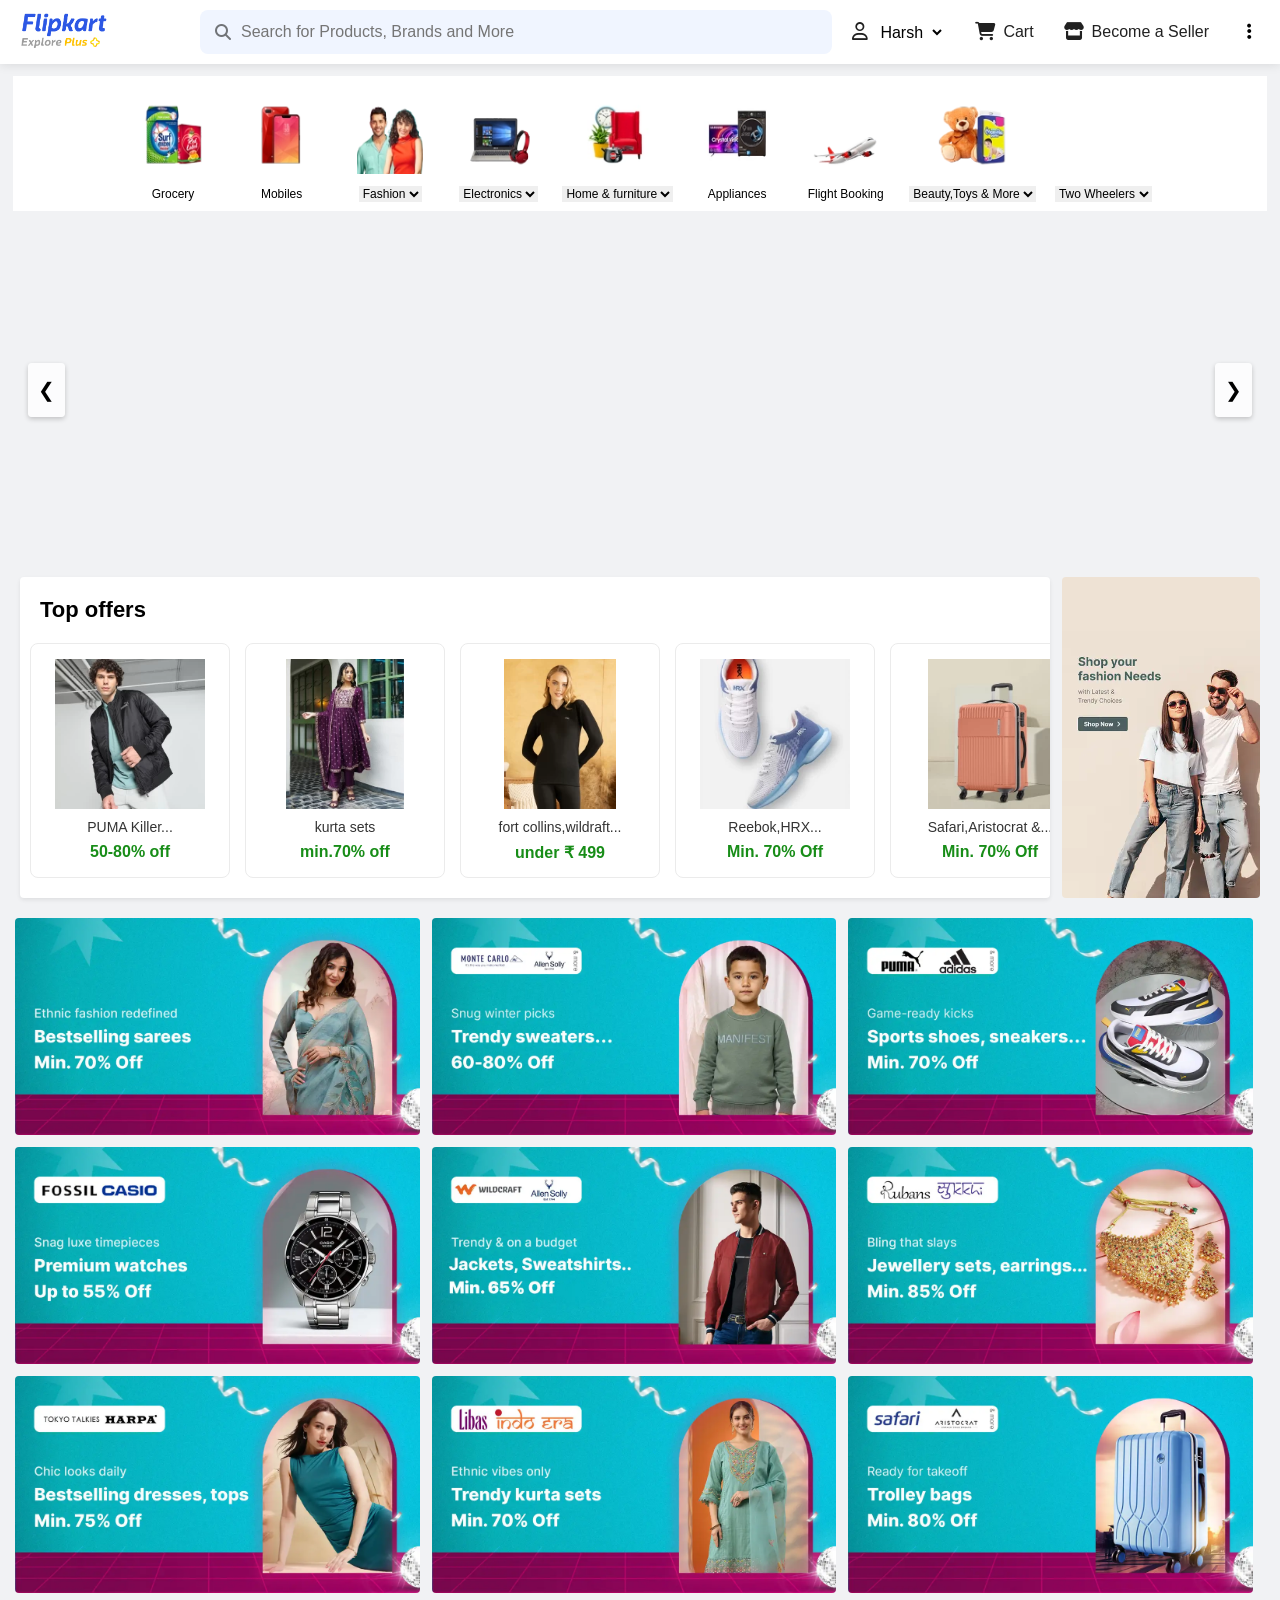
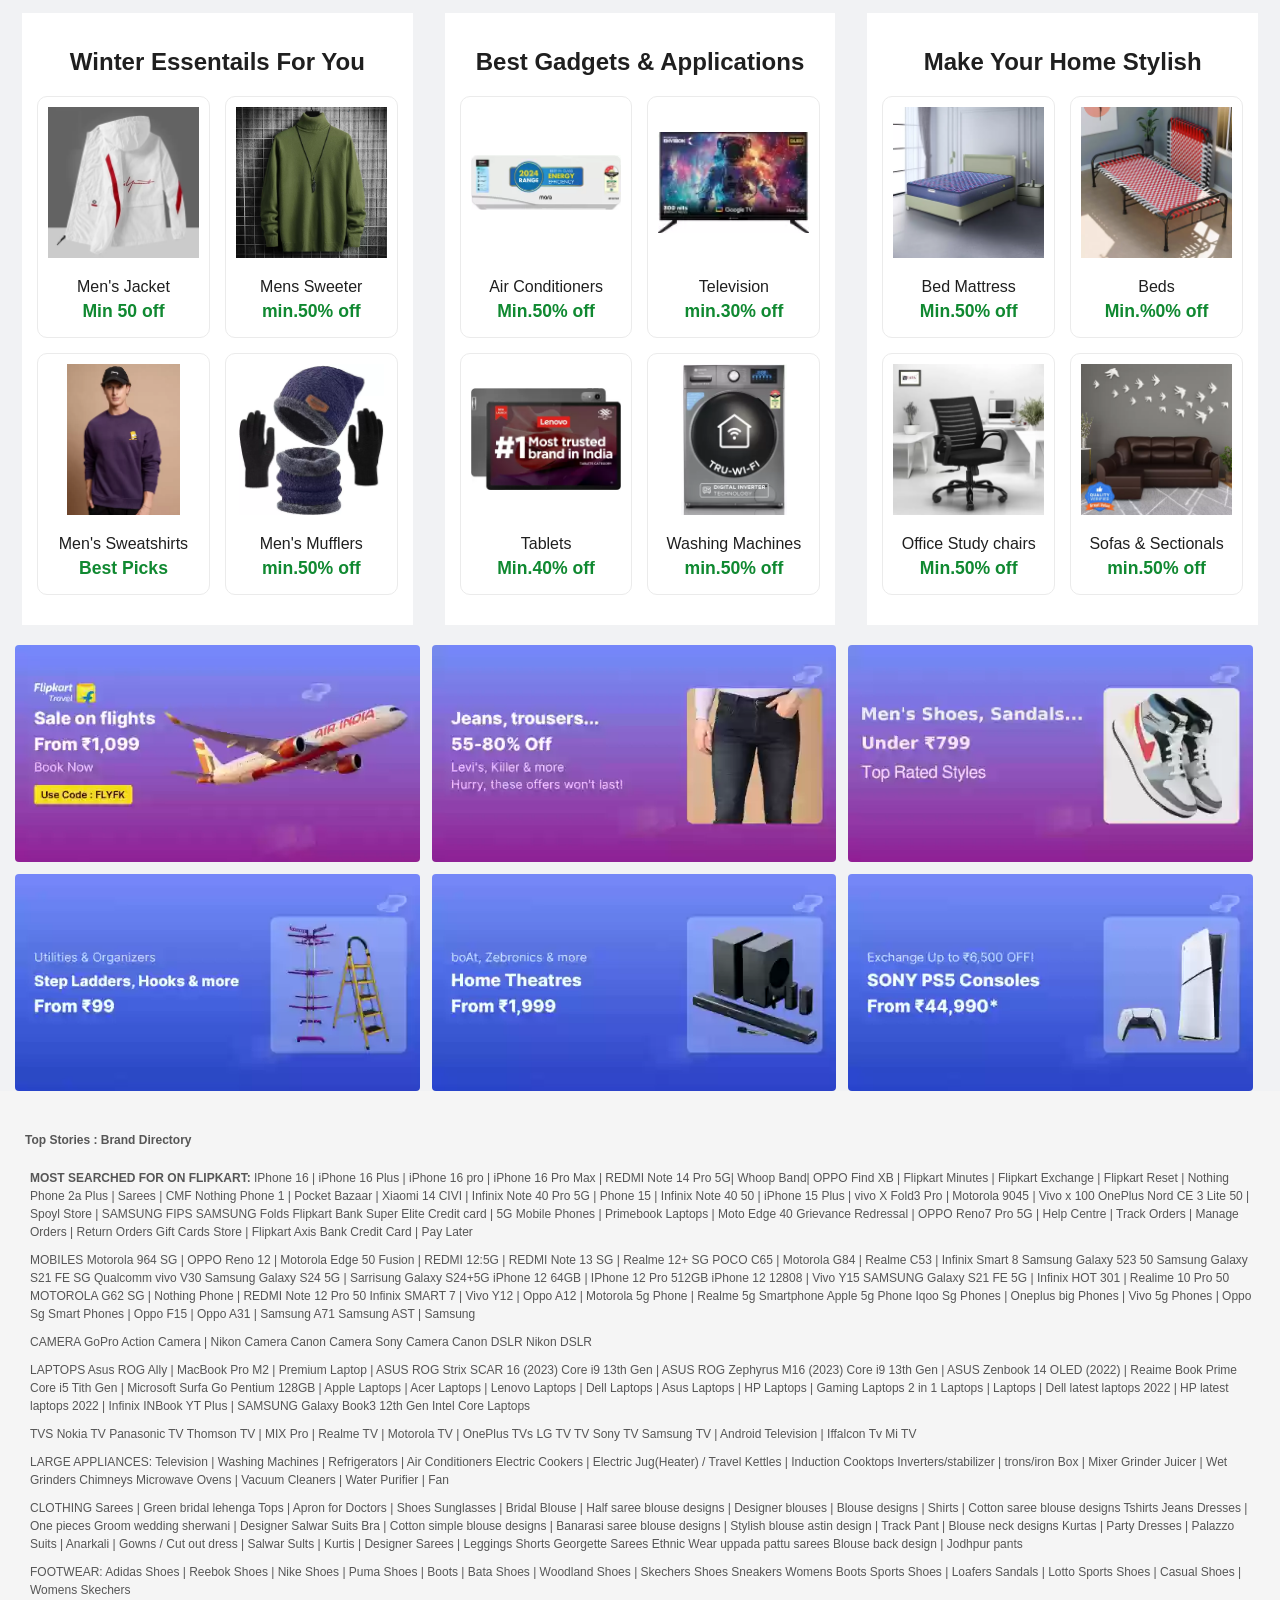
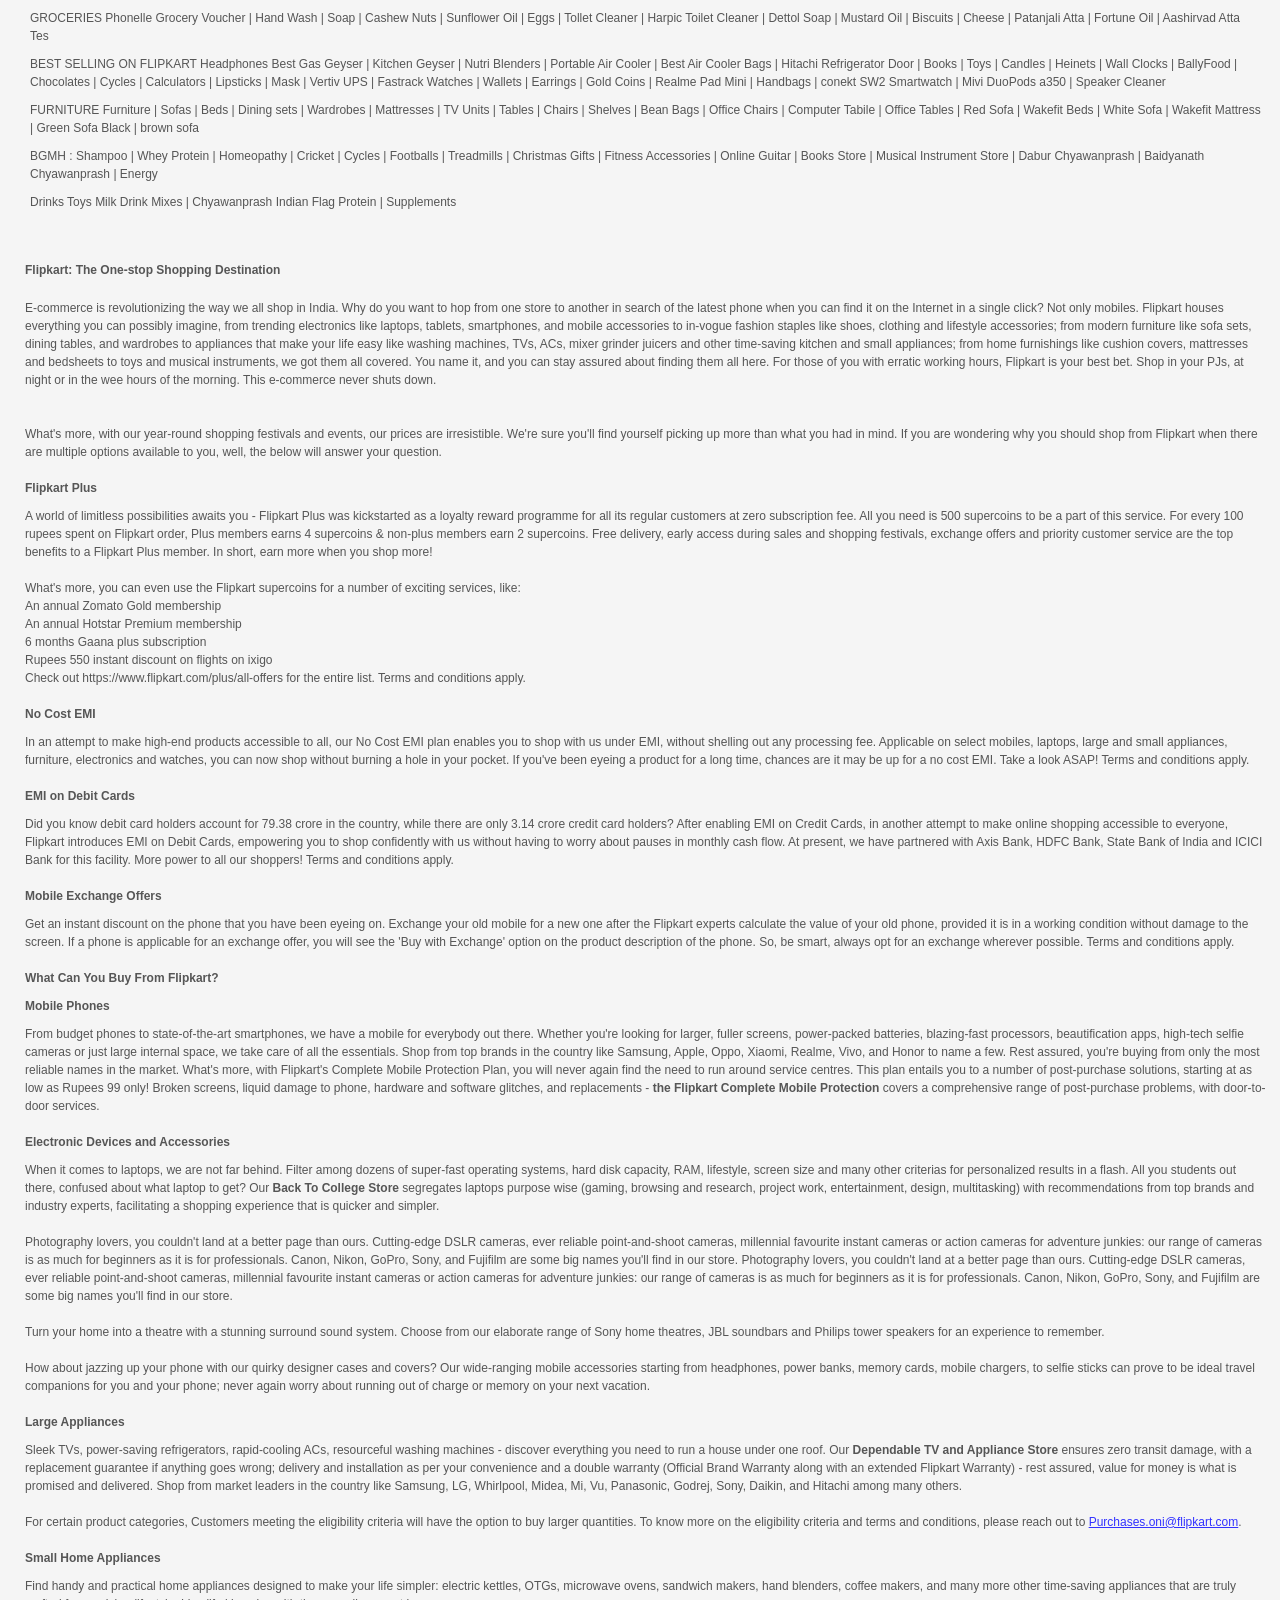
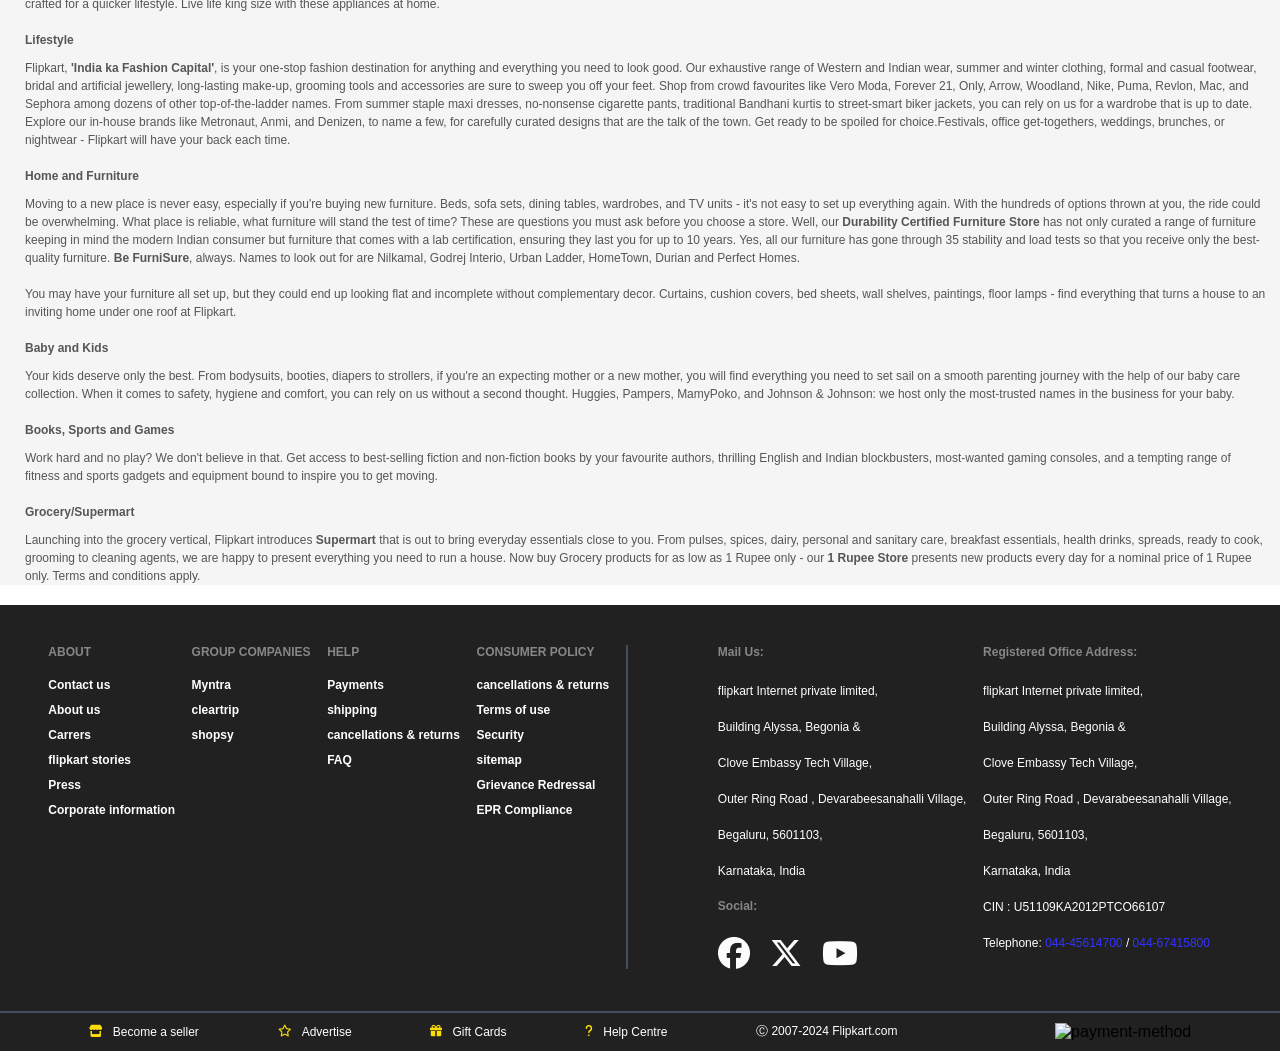
==== commit 4b38f657: "new commit" ====
--- a/index.html
+++ b/index.html
@@ -9,76 +9,61 @@
 </head>
 <body>
  <!----------------------------------------- navigation bar-------------------------- -->
-  <header>
-   <div class="navbar">
-
-     <div class="nav-bar">
-
-
-      <div class="nav-bar-first">
-
-        <div class="nav-bar-banner"></div>
-
-        <div class="navbar-search">
-
-            <!-- <div class="search-icon"><i class="fa-solid fa-magnifying-glass"></i></div>
-            <input placeholder="Search for Products, Brands and More" class="search-input">
-            -->
-
-            <div class="search-icon"><i class="fa-solid fa-magnifying-glass"></i></div>
-            <input placeholder="Search for Products, Brands and More" class="search-input">
-           
-
-
-         </div>
-        </div>
-
-
-         <div class="navbar-buttons-options">
-
-        
-
-            <div class="nav-bar-explore-button">
-                <i class="fa-regular fa-user"></i>
-                <select id="">
-                    <option>Harsh</option>
-                </select>
-            </div>
-
-            <div class="nav-bar-Become_a_seller-button" style="display: flex;">
-                <i class="fa-solid fa-cart-shopping"></i>
-                <p>Cart</p>
-            </div>
-
-            <div class="nav-bar-sign_in-button">
-                <i class="fa-solid fa-store"></i>
-                <p>Become a Seller</p>
-            </div>
-
-            
-            <button class="nav-bar-join-button">
-                <i class="fa-solid fa-ellipsis-vertical"></i>
-            </button>
-            
-
-         </div>
  
 
-     </div>
-
-   </div>
+<header class="main-navbar">
+  <div class="nav-container">
+    
+    <div class="nav-left-section">
+      <div class="nav-logo">
+        </div>
+      
+      <div class="nav-search-container">
+        <div class="search-inner">
+          <i class="fa-solid fa-magnifying-glass"></i>
+          <input type="text" placeholder="Search for Products, Brands and More" class="search-input">
+        </div>
+      </div>
+    </div>
+
+    <div class="nav-right-section">
+      <div class="nav-action-item">
+        <i class="fa-regular fa-user"></i>
+        <select class="user-select">
+          <option>Harsh</option>
+          <option>Orders</option>
+          <option>Logout</option>
+        </select>
+      </div>
+
+      <div class="nav-action-item">
+        <i class="fa-solid fa-cart-shopping"></i>
+        <span>Cart</span>
+      </div>
+
+      <div class="nav-action-item hide-mobile">
+        <i class="fa-solid fa-store"></i>
+        <span>Become a Seller</span>
+      </div>
+
+      <button class="nav-more-btn">
+        <i class="fa-solid fa-ellipsis-vertical"></i>
+      </button>
+    </div>
+
+  </div>
 </header>
+
+
    <!------------------------- panel ------------------------------->
     
    <main >
-
-    <DIV class="panel-section">
-        <div class="panel-section-inner">
-
-            <Div class="panel-cards">
-            </Div>
-
-
+    <div class="panel-section   ">
+        <div class="panel-section-inner ">
+
+            <div class="panel-cards"></div>
+
+        
             <Div class="panel-cards">
                 <img src="images/indeximg/29327f40e9c4d26b.webp" alt="">
                 <p>Grocery</p>
@@ -139,14 +124,14 @@
 
 
         </div>
-    </DIV>
+    </div>
 
     <!------------------------------------------- banner section ----------------------------------------------->
     
-    <section style="background-color: #f1f2f4;">
+    <section class="banner-section-outer" style="background-color: #f1f2f4;">
     <section class="banner-section">
         <div class="banner-container">
-          <div class="banner">
+          <div class="banner active">
             <img src="images/indeximg/c857932113f9e5ad.webp" alt="Banner 1">
           </div>
           <div class="banner">
@@ -162,6 +147,11 @@
             <img src="images/indeximg/c857932113f9e5ad.webp" alt="Banner 5">
           </div>
         </div>
+
+        <div class="banner-nav">
+      <button class="prev">❮</button>
+      <button class="next">❯</button>
+    </div>
       </section>
     </section>
 
@@ -179,49 +169,49 @@
             <div class="content-cards">  
 
                 <div class="first-row-cards">
-                    <img src="images\indeximg/xxl-no-688745-puma-original-imah5tnbzrcgpyf4.webp"  alt="pic">
+                 <div class="img-container"><img src="images\indeximg/xxl-no-688745-puma-original-imah5tnbzrcgpyf4.webp"  alt="pic"></div>   
                     <p>PUMA Killer...</p>
                     <h3>50-80% off</h3>
                 </div>
 
                 <div class="first-row-cards">
-                    <img src="images\indeximg/xxl-208kbd2204i-skylee-original-imah7ffdzfcu3u2f.webp" style="padding:0 20px 0 20px;" alt="pic">
+                    <div class="img-container"><img src="images\indeximg/xxl-208kbd2204i-skylee-original-imah7ffdzfcu3u2f.webp"  alt="pic"></div>
                     <p>kurta sets</p>
                     <h3>min.70% off</h3>
                 </div>
 
                 <div class="first-row-cards">
-                    <img src="images\indeximg/s-1-cott-lad-black-top-fsv-1pc-lux-cottswool-original-imah6k5gs8ffhhum.webp" style="padding:0 20px 0 20px;"alt="pic">
+                  <div class="img-container"><img src="images\indeximg/s-1-cott-lad-black-top-fsv-1pc-lux-cottswool-original-imah6k5gs8ffhhum.webp" alt="pic"></div>  
                     <p>fort collins,wildraft...</p>
                     <h3>under &#8377; 499 </h3>
                 </div>
 
                 <div class="first-row-cards">
-                    <img src="images\indeximg/b39be78353fcfc59.webp" alt="pic">
+                   <div class="img-container"><img src="images\indeximg/b39be78353fcfc59.webp" alt="pic"></div> 
                     <p>Reebok,HRX...</p>
                     <h3>Min. 70% Off</h3>
                 </div>
 
                 <div class="first-row-cards">
-                    <img src="images\indeximg/-original-imah2c4fscc7vhzm.webp" style="padding:0 20px 0 20px;" alt="pic">
+                    <div class="img-container"><img src="images\indeximg/-original-imah2c4fscc7vhzm.webp"  alt="pic"></div>
                     <p>Safari,Aristocrat &...</p>
                     <h3>Min. 70% Off</h3>
                 </div>
 
                 <div class="first-row-cards">
-                    <img src="images\indeximg/-original-imagzhjtzvgwwezt.webp"  style="padding:0 20px 0 20px;" alt="pic">
+                    <div class="img-container"><img src="images\indeximg/-original-imagzhjtzvgwwezt.webp"  alt="pic"></div>
                     <p>Titan,fossil, Police...</p>
                     <h3>Min.50% off</h3>
                 </div>
 
                 <div class="first-row-cards">
-                    <img src="images\indeximg/na-na-3-ad-696-ir-gn-nker-estele-original-imagvjmhmbndy2af.webp"  alt="pic">
+                    <div class="img-container"><img src="images\indeximg/na-na-3-ad-696-ir-gn-nker-estele-original-imagvjmhmbndy2af.webp"  alt="pic"></div>
                     <p>Juwellery Sets,Earr...</p>
                     <h3>Under &#8377; 299 </h3>
                 </div>
 
                 <div class="first-row-cards">
-                    <img src="images\indeximg/8-sk-42-aeonik-white-original-imah4d6hwfhygc7n.webp" alt="pic">
+                    <div class="img-container"><img src="images\indeximg/pic333.webp" alt="pic"></div>
                     <p>Best Selling Stylest...</p>
                     <h3>Under &#8377; 399</h3>
                 </div>
@@ -235,9 +225,9 @@
 
 
         </div>
-
-        <div class ="first-content-row-inner2" style="background-image:url(images/indeximg/c8c5bbc3ac07dc55.webp);background-size: cover;" >
-            
+           
+        <div class="first-content-row-inner2">
+        <div class ="ad-content" style="background-image:url(images/indeximg/pic333.webp);" ></div>   
         </div>
 
 
@@ -248,21 +238,20 @@
     <div class="second-content-background">
 
         <div class="second-content-row1">
-            <div class="second-image" style="background-image: url(images/indeximg/05d708653beff580.webp);"></div>
-            <div class="second-image" style="background-image: url(images/indeximg/7a15ff56886d1051.webp);"></div>
-            <div class="second-image" style="background-image: url(images/indeximg/08ed687587b6272c.webp);"></div>
-        </div>
-
-        <div class="second-content-row2">
-            <div  class="second-image" style="background-image: url(images/indeximg/148e9883140d6e35.webp);"></div>
-            <div   class="second-image"style="background-image: url(images/indeximg/b3ee941d6274f1ff.webp);"></div>
-            <div  class="second-image" style="background-image: url(images/indeximg/d042ed7a0d8176fe.webp);"></div>
-
-        </div>
-
-    </div>
-
-    <!---------------------------------------------------------- third content ------------------------------------------------>
+            <div class="second-image"><img src="images/indeximg/1.webp" alt="Description"></div>
+            <div class="second-image"><img src="images/indeximg/2.webp" alt="Description"></div>
+            <div class="second-image"><img src="images/indeximg/3.webp" alt="Description"></div>
+            <div class="second-image"><img src="images/indeximg/4.webp" alt="Description"></div>
+            <div class="second-image"><img src="images/indeximg/5.webp" alt="Description"></div>
+            <div class="second-image"><img src="images/indeximg/6.webp" alt="Description"></div>
+            <div class="second-image"><img src="images/indeximg/7.webp" alt="Description"></div>
+            <div class="second-image"><img src="images/indeximg/8.webp" alt="Description"></div>
+            <div class="second-image"><img src="images/indeximg/9.webp" alt="Description"></div>
+        </div>
+
+    </div>
+
+  <!---------------------------------------------------------- third content ------------------------------------------------>
 
     <div class="second-content-row">
 
@@ -278,13 +267,13 @@
             <div class="content-cards1">  
 
                 <div class="second-row-cards">
-                    <img src="images\indeximg/4xl-no-mt2-jkt-hood-windc-gone-white-red-strip-motrex-original-imah4kj2vgqcnd3e.webp" style="padding: 20px 50px 20px 50px;" alt="pic">
+                    <img src="images\indeximg/4xl-no-mt2-jkt-hood-windc-gone-white-red-strip-motrex-original-imah4kj2vgqcnd3e.webp"  alt="pic">
                     <p>Men's Jacket</p>
                     <h3> Min 50 off</h3>
                 </div>
 
                 <div class="second-row-cards">
-                    <img src="images\indeximg/xxl-stw-high-neck-101-olv-doomee-original-imagwwhc9a46vhzw.webp" style="padding:20px 30px 20px 30px;" alt="pic">
+                    <img src="images\indeximg/xxl-stw-high-neck-101-olv-doomee-original-imagwwhc9a46vhzw.webp" alt="pic">
                     <p>Mens Sweeter</p>
                     <h3>min.50% off</h3>
                 </div>
@@ -294,13 +283,13 @@
             <div class="content-cards1">  
 
                 <div class="second-row-cards">
-                    <img src="images\indeximg/s-simpson-men-1-purple-s-jack-paris-original-imah6tz5zquc5dgg.webp" style="padding: 20px 50px 20px 50px;" alt="pic">
+                    <img src="images\indeximg/s-simpson-men-1-purple-s-jack-paris-original-imah6tz5zquc5dgg.webp" alt="pic">
                     <p>Men's Sweatshirts</p>
                     <h3>Best Picks</h3>
                 </div>
 
                 <div class="second-row-cards">
-                    <img src="images\indeximg/free-latest-stylish-winter-woolen-beanie-cap-scarf-and-original-imah77h8dj7tm8dz.webp" style="padding:20px 30px 20px 30px;" alt="pic">
+                    <img src="images\indeximg/free-latest-stylish-winter-woolen-beanie-cap-scarf-and-original-imah77h8dj7tm8dz.webp"alt="pic">
                     <p>Men's Mufflers</p>
                     <h3>min.50% off</h3>
                 </div>
@@ -325,13 +314,13 @@
             <div class="content-cards1">  
 
                 <div class="second-row-cards">
-                    <img src="images\indeximg/-original-imah4zm4ady4dsh9.webp" style="padding: 150px 30px 110px 30px;" alt="pic">
+                    <img src="images\indeximg/-original-imah4zm4ady4dsh9.webp" alt="pic">
                     <p>Air Conditioners</p>
                     <h3>Min.50% off</h3>
                 </div>
 
                 <div class="second-row-cards">
-                    <img src="images\indeximg/-original-imahygg2newjjddx.webp" style="padding: 100px 20px 40px 20px;" alt="pic" height="430px">
+                    <img src="images\indeximg/-original-imahygg2newjjddx.webp"  alt="pic">
                     <p>Television</p>
                     <h3>min.30% off</h3>
                 </div>
@@ -340,13 +329,13 @@
             <div class="content-cards1">  
 
                 <div class="second-row-cards">
-                    <img src="images\indeximg/-original-imagtz9hftnvjpyv.webp" style="padding: 70px 20px 60px 20px;"  alt="pic">
+                    <img src="images\indeximg/-original-imagtz9hftnvjpyv.webp"   alt="pic">
                     <p>Tablets</p>
                     <h3>Min.40% off</h3>
                 </div>
 
                 <div class="second-row-cards">
-                    <img src="images\indeximg/-original-imah2d6gzs9tssfg.webp" style="padding:20px 50px 20px 50px;" alt="pic">
+                    <img src="images\indeximg/-original-imah2d6gzs9tssfg.webp"  alt="pic">
                     <p>Washing Machines</p>
                     <h3>min.50% off</h3>
                 </div>
@@ -369,13 +358,13 @@
             <div class="content-cards1">  
 
                 <div class="second-row-cards">
-                    <img src="images\indeximg/normal-top-king-08-72-75-caspio-ortho-pu-foam-bonnell-spring-original-imah7g878y3msy6x.webp" style="padding: 20px  ;" alt="pic">
+                    <img src="images\indeximg/normal-top-king-08-72-75-caspio-ortho-pu-foam-bonnell-spring-original-imah7g878y3msy6x.webp" alt="pic">
                     <p>Bed Mattress</p>
                     <h3>Min.50% off</h3>
                 </div>
 
                 <div class="second-row-cards">
-                    <img src="images\indeximg/single-na-no-synthetic-no-portable-folding-bed-3x6-feet-bed-size-original-imags27jhvtjrkfc.webp" style="padding: 20px;" alt="pic">
+                    <img src="images\indeximg/single-na-no-synthetic-no-portable-folding-bed-3x6-feet-bed-size-original-imags27jhvtjrkfc.webp"  alt="pic">
                     <p>Beds</p>
                     <h3>Min.%0% off</h3>
                 </div>
@@ -390,7 +379,7 @@
                 </div>
 
                 <div class="second-row-cards">
-                    <img src="images\indeximg/-original-imagfhzfhfabteeu.webp" style="padding:20px;" alt="pic">
+                    <img src="images\indeximg/-original-imagfhzfhfabteeu.webp"  alt="pic">
                     <p>Sofas & Sectionals</p>
                     <h3>min.50% off</h3>
                 </div>
@@ -404,28 +393,18 @@
 
     </div>
 
-       <!-- -------------------------------------   fourth section -->
-
-    <div class="fourth-section-banner2">
-                <div class="fourth-section-banner2-inner">
-                   
-                </div>
-    </div>
 
     <!-- fifth section -->
      
     <div class="second-content-background">
 
         <div class="second-content-row1">
-            <div class="second-image" style="background-image: url(images/indeximg/6a50a23ea6319ed4.webp);"></div>
-            <div class="second-image" style="background-image: url(images/indeximg/547d756f97507e15.webp);"></div>
-            <div class="second-image" style="background-image: url(images/indeximg/c337d4aef8aa4c16.webp);"></div>
-        </div>
-
-        <div class="second-content-row2">
-            <div  class="second-image" style="background-image: url(images/indeximg/2dc85f509a490df0.webp);"></div>
-            <div   class="second-image"style="background-image: url(images/indeximg/555a34b43a2c618d.webp);"></div>
-            <div  class="second-image" style="background-image: url(images/indeximg/fef4f80ff53ba9ab.webp);"></div>
+            <div class="second-image"><img src="images/indeximg/6a50a23ea6319ed4.webp" alt=""></div>
+            <div class="second-image"><img src="images/indeximg/547d756f97507e15.webp" alt=""></div>
+            <div class="second-image"><img src="images/indeximg/c337d4aef8aa4c16.webp" alt=""></div>
+            <div class="second-image"><img src="images/indeximg/2dc85f509a490df0.webp" alt=""></div>
+            <div class="second-image"><img src="images/indeximg/555a34b43a2c618d.webp" alt=""></div>
+            <div class="second-image"><img src="images/indeximg/fef4f80ff53ba9ab.webp" alt=""></div>
 
         </div>
 
@@ -536,7 +515,7 @@
                 <ul>
                     <li>Payments</li>
                     <li>shipping</li>
-                    <li>cancellations and returns</li>
+                    <li>cancellations & returns</li>
                     <li>FAQ</li>
                   
                 </ul>
@@ -544,7 +523,7 @@
             <div class="footer-box">
                 <h4>CONSUMER POLICY</h4>
                 <ul>
-                    <li>cancellations and returns</li>
+                    <li>cancellations & returns</li>
                     <li>Terms of use</li>
                     <li>Security</li>
                     <li>sitemap</li>
@@ -587,11 +566,12 @@
                     <div class="inner-last-footer"><i class="fa-solid fa-gift"></i><p>Gift Cards</p></div>
                     <div class="inner-last-footer"><i class="fa-solid fa-question"></i><p>Help Centre</p></div>
                     <div class="inner-last-footer"><p> &#9400; 2007-2024 Flipkart.com</div></p>
-                    <div class="inner-last-footer"><img src="https://static-assets-web.flixcart.com/batman-returns/batman-returns/p/images/indeximg/payment-method-c454fb.svg" alt="payment-method" height="30px"></div>
+                    <div class="inner-last-footer"><img src="https://static-assets-web.flixcart.com/batman-returns/batman-returns/p/images/payment-method-69e7ec.svg" alt="payment-method" height="30px"></div>
                  </div>              
      </div>
 
     </footer>
    </main>
+   <script src="index.js"></script>
 </body>
 </html>
--- a/stylesheet.css
+++ b/stylesheet.css
@@ -5,162 +5,169 @@
   box-sizing: border-box;
 }
 
+body {
+  overflow-x: hidden;
+  font-family: Arial, sans-serif;
+}
+img {
+  max-width: 100%;
+  height: auto;
+  display: block;
+}
+
 /* -------------------navigation bar-------------------------------- */
-.navbar {
-  background-color: white;
-  padding: 0;
-  margin: 0;
-  display: contents;
+
+.main-navbar {
+  background-color: #ffffff;
+  width: 100%;
+  position: sticky;
+  top: 0;
+  z-index: 1000;
+  box-shadow: 0 1px 10px rgba(0, 0, 0, 0.1);
+  padding: 10px 0;
+}
+
+.nav-container {
+  max-width: 1400px;
+  margin: 0 auto;
+  padding: 0 20px;
+  display: flex;
+  align-items: center;
+  justify-content: space-between;
+  gap: 20px;
+}
+
+/* Left Section (Logo + Search) */
+.nav-left-section {
+  display: flex;
+  align-items: center;
+  flex: 1;
+  gap: 20px;
+}
+
+.nav-logo {
+  min-width: 160px;
+  height: 40px;
+  background-image: url("images/indeximg/Screenshot\ \(404\)_processed.png");
+  background-size: contain;
+  background-repeat: no-repeat;
+  cursor: pointer;
+  float: left;
+}
+
+.nav-search-container {
+  flex: 1;
+  max-width: 700px;
+}
+
+.search-inner {
+  display: flex;
+  align-items: center;
+  background-color: #f0f5ff;
+  border-radius: 8px;
+  padding: 0 15px;
+  height: 44px;
+}
+
+.search-inner i {
+  color: #717478;
+  margin-right: 10px;
+}
+
+.search-input {
+  width: 100%;
+  border: none;
+  background: transparent;
+  outline: none;
+  font-size: 16px;
+  color: #333;
+}
+
+/* Right Section (Buttons) */
+.nav-right-section {
+  display: flex;
+  align-items: center;
+  gap: 30px;
+}
+
+.nav-action-item {
+  display: flex;
+  align-items: center;
+  gap: 8px;
+  cursor: pointer;
+  color: #212121;
+  font-weight: 500;
+  transition: color 0.2s;
+}
+
+.nav-action-item:hover {
+  color: #2874f0;
+}
+
+.nav-action-item i {
+  font-size: 18px;
+}
+
+.user-select {
+  border: none;
+  background: transparent;
+  font-size: 16px;
+  font-weight: 500;
+  cursor: pointer;
+  outline: none;
+}
+
+.nav-more-btn {
+  background: none;
+  border: none;
+  font-size: 18px;
+  cursor: pointer;
+  padding: 8px;
+  border-radius: 4px;
+}
+
+.nav-more-btn:hover {
+  background-color: #f5f5f5;
+}
+
+/*----------------------------- panel----------------------------- */
+
+.panel-section {
+  background-color: #f1f2f4;
+  display: flex;
   justify-content: center;
   align-items: center;
-  min-height: 7.5rem;
-  padding: 1rem 2rem;
-  width: 100%;
-  box-sizing: border-box;
-  position: sticky;
-  top: 0;
-}
-.nav-bar {
-  width: 100%;
-  min-height: 7.5rem;
-  padding: 1rem 2rem;
+  padding: 12px 0;
+}
+.panel-section-inner {
+  background-color: white;
+  width: 98%;
   display: flex;
   justify-content: space-evenly;
   align-items: center;
-}
-.nav-bar-first {
-  display: flex;
-  justify-content: left;
-  align-items: center;
-  width: 50%;
-}
-
-.nav-bar-banner {
-  height: 80px;
-  width: 100%;
-  max-width: 210px;
-  background-image: url("images/Screenshot (404)_processed.png");
-  image-resolution: 4px;
-  background-size: cover;
-}
-
-/*----------------------------------------------------------------- navbar-search ----------------------------*/
-
-.navbar-search {
-  display: flex;
-  width: 100%;
-  max-width: 1500px;
-  height: clamp(50px, 6vw, 80px);
-  border-radius: 10px;
-  border: transparent;
-  background-color: #f0f5ff;
-}
-
-.search-icon {
-  background-color: #f0f5ff;
-  width: 100%;
-  max-width: 66px;
-  height: clamp(50px, 6vw, 80px);
-  border-radius: 8px 0 0 8px;
-  display: flex;
-  justify-content: center;
-  align-items: center;
-  font-size: clamp(14px, 2vw, 20px);
-  color: rgb(139, 138, 138);
-}
-.search-input {
-  border-radius: 0 10px 10px 0;
-  width: 100%;
-  max-width: 1200px;
-  height: 100%;
-  border: none;
-  font-size: clamp(14px, 2vw, 20px);
-  border-color: transparent;
-  background-color: #f0f5ff;
-}
-
-/* ---------------------nav bar button options---------------------- */
-.navbar-buttons-options {
-  display: flex;
-  justify-content: space-around;
-  align-items: center;
-  width: 30%;
-}
-
-.nav-bar-explore-button i {
-  font-size: clamp(1.5rem, 4vw, 2rem);
-  border: 4px solid black;
-  border-radius: 70px;
-}
-.nav-bar-explore-button select {
-  font-size: clamp(1.5rem, 4vw, 2rem);
-  font-weight: 300;
-}
-.nav-bar-Become_a_seller-button {
-  font-size: clamp(1.5rem, 4vw, 2rem);
-}
-.nav-bar-Become_a_seller-button i {
-  margin-right: 15px;
-}
-
-.nav-bar-sign_in-button {
-  display: flex;
-  font-size: clamp(1.5rem, 4vw, 2rem);
-}
-.nav-bar-sign_in-button i {
-  margin-right: 15px;
-}
-
-.nav-bar-join-button {
-  height: 80px;
-  width: 80px;
-}
-.nav-bar-join-button {
-  font-size: clamp(1.5rem, 4vw, 2rem);
-  color: black;
-  background-color: white;
-  border-radius: 15px;
-}
-
-.nav-bar-join-button:hover {
-  background-color: #f8f8f9;
-  border: 2px solid #e2e3e2;
-}
-
-/*----------------------------- panel----------------------------- */
-
-.panel-section {
-  height: 300px;
-  background-color: #f1f2f4;
-  display: flex;
-  justify-content: center;
-  align-items: center;
-}
-.panel-section-inner {
-  height: 250px;
-  background-color: white;
-  width: 98%;
-  display: flex;
-  justify-content: space-evenly;
-  align-items: center;
+  overflow-x: auto;
+  gap: 12px;
 }
 .panel-cards {
-  height: 250px;
-  width: 240px;
-  /* background-color: rgb(190, 125, 125); */
-  display: flex;
+  height: 135px;
+  width: 140px;
+  display: flex;
+  flex: 0 0 90px;
+  text-align: center;
   flex-direction: column;
   justify-content: center;
   align-items: center;
-  font-size: 30px;
+  font-size: 12px;
+  text-align: end;
 }
 .panel-cards img {
-  height: 150px;
+  height: 100px;
+  padding: 12px;
 }
 .panel-cards select {
-  font-size: 28px;
-  padding-top: 20px;
-  margin-bottom: 13px;
+  font-size: 12px;
+  /* padding-top: 20px;
+  margin-bottom: 13px; */
 }
 .panel-cards select:hover {
   border-color: transparent transparent #fff transparent;
@@ -168,259 +175,295 @@
   color: rgb(62, 224, 62);
 }
 
-/*--------- banner-section------------------ */
+/*---------------------------------------- banner-section------------------ */
 /* Container styling for the banner section */
+.banner-section-outer {
+  width: 100%;
+  background-color: #f1f2f4;
+  padding: 10px 0;
+  display: flex;
+  justify-content: center;
+}
 .banner-section {
-  width: 100%;
-  max-width: 99%; /* Ensure the section takes full width */
-  height: 600px; /* Set height for the section */
-  overflow: scroll; /* Hide anything outside the bounds */
-  padding: 20px 0;
+  width: 98%;
   position: relative;
-  background-color: #f1f2f4;
-  margin-left: 27px;
-  margin-right: 27px;
+  aspect-ratio: 16/4;
+  overflow: hidden; /* Hide anything outside the bounds */
+  border-radius: 4px;
 }
 
 /* Container holding the banners */
 .banner-container {
-  display: flex; /* Use flexbox to align banners horizontally */
-  transition: transform 0.5s ease-in-out; /* Smooth transition for sliding effect */
-  margin-right: 27px;
+  position: relative; /* Use flexbox to align banners horizontally */
+  width: 100%;
+  height: 100%;
+  opacity: 0;
+  transition: opacity 0.8s ease-in-out;
+  z-index: 1;
 }
 
 /* Individual banner styling */
+.banner.active {
+  transition: opacity 0.8s ease-in-out;
+  z-index: 1;
+}
 .banner {
-  flex: 0 0 auto; /* Prevent banners from shrinking or growing */
-  width: 3020px; /* Fixed width for each banner */
-  height: 550px; /* Fixed height for each banner */
+  width: 100%;
+  height: 100%;
+  object-fit: cover; /* Prevents stretching */
+  display: block;
+}
+
+.banner img {
+  width: 100%;
+  height: 100%;
+  object-fit: cover;
+  display: block; /* Ensures images fill the space properly */
+}
+
+/* Navigation Buttons Styling */
+.banner-nav {
+  position: absolute;
+  top: 50%;
+  width: 100%;
+  display: flex;
+  justify-content: space-between;
+  transform: translateY(-50%);
+  z-index: 10;
+  padding: 0 15px;
+  pointer-events: none; /* Allows clicking through the container */
+}
+
+.banner-nav button {
+  pointer-events: auto; /* Re-enables clicking for buttons */
+  background: rgba(255, 255, 255, 0.8);
+  border: none;
+  padding: 15px 10px;
+  cursor: pointer;
+  font-size: 20px;
+  border-radius: 4px;
+  box-shadow: 0 2px 5px rgba(0, 0, 0, 0.2);
+}
+
+/*---------------------------------------------- first-content-row--------------------------------------- */
+
+:root {
+  --card-border: #ebebeb;
+  --text-main: #212121;
+  --text-discount: #188d18; /* Standard e-commerce green */
+}
+
+.first-content-row {
+  padding: 20px;
+  background-color: #f1f2f4;
+  display: flex;
+  gap: 12px;
+  align-items: stretch; /* Ensures both columns are same height */
+  font-family: Arial, sans-serif;
+}
+
+.first-content-row-inner {
+  background-color: white;
+  width: calc(84% - 12px); /* Adjusted for sidebar gap */
+  border-radius: 4px;
+  box-shadow: 0 2px 4px 0 rgba(0, 0, 0, 0.08);
+}
+
+.first-content-row-inner1 h1 {
+  font-size: 22px;
+  padding: 20px;
+  margin: 0;
+}
+
+.content-cards {
+  display: flex;
+  overflow-x: auto;
+  padding: 0 10px 20px 10px;
+  gap: 15px;
+  scroll-behavior: smooth;
+}
+
+/* Individual Card Styling */
+.first-row-cards {
+  flex: 0 0 200px; /* Forces cards to stay 200px wide */
+  border: 1px solid var(--card-border);
+  border-radius: 8px;
+  padding: 15px;
+  text-align: center;
+  transition: transform 0.2s;
+  cursor: pointer;
+}
+
+.first-row-cards:hover {
+  box-shadow: 0 4px 12px rgba(0, 0, 0, 0.1);
+}
+
+.img-container {
+  height: 150px;
+  margin-bottom: 10px;
+  display: flex;
+  align-items: center;
+  justify-content: center;
+}
+
+.first-row-cards img {
+  max-height: 100%;
+  max-width: 100%;
+  object-fit: contain;
+  transition: transform 0.3s;
+}
+
+.first-row-cards p {
+  font-size: 14px;
+  color: #333;
+  margin: 8px 0;
+  white-space: nowrap;
   overflow: hidden;
-}
-
-.banner img {
-  width: 100%;
+  text-overflow: ellipsis;
+}
+
+.first-row-cards h3 {
+  font-size: 16px;
+  color: var(--text-discount);
+  margin: 0;
+}
+
+/* Sidebar Ad Styling */
+.first-content-row-inner2 {
+  width: 16%;
+  background-color: white;
+  border-radius: 4px;
+  overflow: hidden;
+}
+
+.ad-content {
   height: 100%;
-  object-fit: cover; /* Ensures images fill the space properly */
-}
-
-/* Hide scrollbar for Chrome, Safari and Opera */
-.banner-section::-webkit-scrollbar {
+  width: 100%;
+  background-size: cover;
+  background-position: center;
+}
+
+/* Scrollbar Hiding */
+.content-cards::-webkit-scrollbar {
   display: none;
 }
-
-/* Hide scrollbar for IE, Edge and Firefox */
-.banner-section {
-  -ms-overflow-style: none; /* IE and Edge */
-  scrollbar-width: none; /* Firefox */
-}
-
-/*---------------------------------------------- first-content-row--------------------------------------- */
-
-.first-content-row {
-  height: 700px;
+.content-cards {
+  -ms-overflow-style: none;
+  scrollbar-width: none;
+}
+
+/* ------------------------------------------second-content-------------------------------------------*/
+
+.second-content-background {
+  height: auto;
+  background-color: #f1f2f4;
+  /* padding: 10px 0; */
+}
+
+.second-content-row1 {
+  display: flex;
+  flex-wrap: wrap;
+  gap: 12px;
+  max-width: 2240px;
+  padding: 0 15px;
+  margin: 0 auto;
+}
+
+.second-image {
+  min-width: 250px;
+  overflow: hidden;
+  border-radius: 4px;
+  aspect-ratio: auto;
+  flex: 0 0 calc(33.333% - 12px);
+}
+
+.second-image img {
+  width: 100%;
+  height: 100%;
+  object-fit: cover; /* Crops image to fill the 4/5 ratio without distortion */
+  display: block;
+}
+
+/* -----------------------------third Section--------------------------------- */
+
+.second-content-row {
   max-width: 100%;
   background-color: #f1f2f4;
   display: flex;
-  justify-content: space-evenly;
-  align-items: center;
-}
-.first-content-row-inner {
-  height: 690px;
+  flex-wrap: wrap;
+  justify-content: center;
+  align-items: flex-start;
+  padding: 20px 10px;
+  gap: 20px;
+}
+.second-content-row-inner {
   background-color: white;
-  width: 83%;
-  margin-left: 30px;
-}
-
-.first-content-row-inner1 h1 {
-  height: 100px;
+  width: 100%;
+  max-width: 450px; /* Limits size on desktop */
+  padding: 15px;
+  box-sizing: border-box;
+}
+
+.second-content-row-inner1 {
+  width: 100%;
+}
+
+.second-content-row-inner1 h1 {
   color: rgb(31, 31, 31);
-  font-size: 3em;
-  padding: 40px;
-  font-family: inter_semi_bold, fallback-inter_semi_bold, Arial, sans-serif;
-  line-height: 30px;
-  letter-spacing: -0.02px;
-}
-
-.content-cards {
-  background-color: white;
-  height: 550px;
-  width: 99.9%;
-  display: flex;
-  justify-content: space-evenly;
-  align-items: center;
-  overflow: scroll;
-  overflow-y: hidden;
-}
-
-.first-row-cards {
-  height: 460px;
-  width: 800ch;
-  border: 2px solid #ebebeb;
-  border-radius: 10px;
-  padding: 20px;
-  margin-left: 30px;
-  margin-right: 30px;
-}
-.first-row-cards p {
-  font-family: inter_regular, fallback-inter_regular, Arial, sans-serif;
-  color: #1f1f1f;
+  font-size: 1.5rem;
+  padding: 20px 10px;
   text-align: center;
-  font-size: xx-large;
-}
-.first-row-cards h3 {
-  text-align: center;
-  font-size: xx-large;
-}
-.first-row-cards img {
-  height: 300px;
-  width: 300px;
-}
-
-.first-row-cards img:hover {
-  transform: scale(1.02);
-}
-/* Hide scrollbar for Chrome, Safari and Opera */
-.content-cards::-webkit-scrollbar {
-  display: none;
-}
-
-/* Hide scrollbar for IE, Edge and Firefox */
-.content-cards {
-  -ms-overflow-style: none; /* IE and Edge */
-  scrollbar-width: none; /* Firefox */
-}
-
-.first-content-row-inner2 {
-  background-color: #f1f2f4;
-  height: 690px;
-  width: 15%;
-  position: relative;
-}
-
-/* ------------------------------------------second-content-------------------------------------------*/
-
-.second-content-background {
-  height: 1060px;
-  width: 100%;
-  background-color: #f1f2f4;
-}
-
-.second-content-row1 {
-  height: 530px;
-  width: 100%;
-  display: flex;
-  justify-content: space-evenly;
-}
-
-.second-content-row2 {
-  height: 550px;
-  width: 100%;
-  display: flex;
-  justify-content: space-evenly;
-}
-
-.second-image {
-  height: 500px;
-  width: 980px;
-  background-size: cover;
-  margin-top: 20px;
-}
-
-/* -----------------------------third Section--------------------------------- */
-
-.second-content-row {
-  height: 1350px;
-  max-width: 100%;
-  background-color: #f1f2f4;
-  display: flex;
-  justify-content: start;
-  align-items: center;
-}
-.second-content-row-inner {
-  height: 1290px;
-  background-color: white;
-  width: 980px;
-  margin-left: 30px;
-  display: flex;
-}
-
-.second-content-row-inner1 {
-  height: 550px;
-  width: 980px;
-  background-color: white;
-}
-
-.second-content-row-inner1 h1 {
-  height: 100px;
-  color: rgb(31, 31, 31);
-  font-size: 3em;
-  padding: 40px;
-  font-family: inter_semi_bold, fallback-inter_semi_bold, Arial, sans-serif;
-  line-height: 30px;
-  letter-spacing: -0.02px;
-  background-color: white;
+  margin: 0;
 }
 
 .content-cards1 {
-  background-color: white;
-  height: 600px;
-  width: 980px;
-  display: flex;
-  justify-content: space-evenly;
-  align-items: center;
-  background-color: white;
+  display: flex;
+  gap: 15px;
+  margin-bottom: 15px;
 }
 
 .second-row-cards {
-  height: 570px;
-  width: 450px;
-  border: 2px solid #ebebeb;
+  flex: 1;
+  border: 1px solid #ebebeb;
   border-radius: 10px;
   background-color: white;
+  padding-bottom: 15px;
+  text-align: center;
 }
 .second-row-cards p {
   font-family: inter_regular, fallback-inter_regular, Arial, sans-serif;
   color: #1f1f1f;
   text-align: center;
-  font-size: xx-large;
+  margin: 10px 0 5px;
+  font-size: 1rem;
 }
 .second-row-cards h3 {
   text-align: center;
-  font-size: xx-large;
+  font-size: 1.1rem;
   color: #108931;
+  margin: 0;
 }
 .second-row-cards img {
-  height: 400px;
-  width: 420px;
-  padding: 20px;
-  margin: 10px;
-  border-radius: 30px;
+  width: 100%;
+  height: auto;
+  aspect-ratio: 1/1;
+  object-fit: contain;
+  padding: 10px;
+  box-sizing: border-box;
+  transition: transform 0.3s ease;
 }
 
 .second-row-cards img:hover {
   transform: scale(1.02);
 }
 
-/* ----------------------------------------fourth-section-banner------------------------- */
-
-.fourth-section-banner2 {
-  height: 690px;
-  width: 100%;
-  background-color: #f1f2f4;
-  display: flex;
-  justify-content: center;
-  align-items: center;
-}
-.fourth-section-banner2-inner {
-  height: 660px;
-  width: 98%;
-  background-image: url("images/d3d9fe6aa331e1fa.webp");
-  background-size: cover;
+.second-content-background {
+  display: flex;
+  flex-wrap: wrap;
 }
 
 /*---------------------------------- section-before-footer------------------------*/
 .section-before-footer {
-  height: 5170px;
   width: 100%;
   background-color: #f5f5f5;
   display: flex;
@@ -429,12 +472,12 @@
   align-items: top;
 }
 .section-before-footer-info1 {
-  padding-top: 230px;
+  padding-top: 40px;
   width: 97%;
-  margin-left: 50px;
+  margin-left: 25px;
 }
 .section-before-footer-info1 h3 {
-  font-size: 30px;
+  font-size: 12px;
   color: #565656;
   font-family: inter_semi_bold, fallback-inter_semi_bold, Arial, sans-serif;
   line-height: 1.5;
@@ -444,7 +487,7 @@
 .section-before-footer-info1 p {
   color: #565656;
   padding: 0 5px;
-  font-size: 25px;
+  font-size: 12px;
   text-decoration: none;
   cursor: pointer;
   font-family: inter_regular, fallback-inter_regular, Arial, sans-serif;
@@ -452,13 +495,13 @@
   margin-bottom: 10px;
 }
 .section-before-footer-info2 {
-  padding-top: 100px;
+  padding-top: 40px;
   width: 97%;
-  margin-left: 50px;
+  margin-left: 25px;
 }
 .section-before-footer-info2 h1 {
   color: #565656;
-  font-size: 30px;
+  font-size: 12px;
   font-family: inter_semi_bold, fallback-inter_semi_bold, Arial, sans-serif;
   line-height: 1.5;
   margin-bottom: 20px;
@@ -466,14 +509,14 @@
 
 .section-before-footer-info2 h2 {
   color: #565656;
-  font-size: 26px;
+  font-size: 12px;
   font-family: inter_semi_bold, fallback-inter_semi_bold, Arial, sans-serif;
   line-height: 1.5;
   margin-bottom: 10px;
 }
 .section-before-footer-info2 p {
   color: #565656;
-  font-size: 25px;
+  font-size: 12px;
   text-decoration: none;
   cursor: pointer;
   font-family: inter_regular, fallback-inter_regular, Arial, sans-serif;
@@ -482,13 +525,12 @@
 
 /*------------------------------------------------------------------------------------ footer ----------------------------------------------------------------------*/
 .second-last-footer {
-  height: 750px;
   background-color: #212121;
 }
 .second-last-footer-inner {
   height: 79%;
-  padding: 90px;
-  margin: 20px;
+  padding: 40px;
+  margin-top: 20px;
   display: flex;
   justify-content: space-around;
   align-items: start;
@@ -496,17 +538,18 @@
 .second-last-footer-inner h4 {
   color: #878787;
   font-family: inter_regular, fallback-inter_regular, Arial, sans-serif;
-  font-size: 24px;
+  font-size: 12px;
   margin-bottom: 24px;
 }
 .second-last-footer-inner ul {
   list-style-type: none;
-  font-family: inter_semi_bold, fallback-inter_semi_bold, Arial, sans-serif;
-  font-size: 24px;
+  font-family: inter_regular, fallback-inter_regular, Arial, sans-serif;
+  font-size: 12px;
+  font-weight: 700;
   line-height: 2.5;
   color: #fff;
   display: block;
-  line-height: 18px;
+  line-height: 5px;
 }
 .second-last-footer-inner li:hover {
   text-decoration: underline white;
@@ -514,11 +557,11 @@
 .second-last-footer-inner p {
   list-style-type: none;
   font-family: inter_semi_bold, fallback-inter_semi_bold, Arial, sans-serif;
-  font-size: 24px;
+  font-size: 12px;
   margin-bottom: 20px;
   color: #fff;
   display: block;
-  line-height: 18px;
+  line-height: 16px;
 }
 .second-last-footer-inner li {
   margin-bottom: 20px;
@@ -543,16 +586,347 @@
   display: flex;
   justify-content: space-evenly;
   align-items: center;
+  padding: 10px;
 }
 .inner-last-footer {
   display: flex;
 }
 .inner-last-footer i {
   color: rgb(254, 221, 6);
-  font-size: 24px;
+  font-size: 12px;
 }
 .inner-last-footer p {
   color: white;
   margin-left: 10px;
-  font-size: 24px;
-}
+  font-size: 12px;
+}
+
+/* Media Query for Desktop: Adjusts grid for larger screens */
+@media (min-width: 1024px) {
+  .second-content-row {
+    justify-content: space-evenly;
+  }
+  .second-content-row-inner {
+    width: 31%; /* Fits 3 boxes in one row on desktop */
+  }
+}
+/* ---------------------media quer for tablets-----------------  */
+@media (min-width: 768px) {
+  .navbar {
+    display: contents;
+    justify-content: center;
+    align-items: center;
+    min-height: 4.5rem;
+    padding: 1rem 2rem;
+    width: 100%;
+    box-sizing: border-box;
+    position: sticky;
+    top: 0;
+  }
+  .nav-bar {
+    width: 100%;
+    min-height: 4.5rem;
+    padding: 1rem 2rem;
+    display: flex;
+    justify-content: space-evenly;
+    align-items: center;
+  }
+}
+
+/* -------------------------------------------TABLET: 2 Images per row------------------------------------------------------ */
+@media (max-width: 992px) {
+  .second-image {
+    flex: 1 1 calc(50% - 12px);
+    height: auto; /* Allow aspect ratio to take over */
+  }
+}
+
+/*----------------------------------- MOBILE: 1 Image per row------------------------------------------------------------------ */
+@media (max-width: 576px) {
+  .second-image {
+    flex: 1 1 100%;
+    aspect-ratio: 16 / 9; /* Wider images for single-column view */
+  }
+
+  .second-content-row1 {
+    gap: 10px;
+  }
+}
+/* ------------------------------------------------media query for mobile device------------------------------------------------ */
+
+@media (max-width: 767px) {
+  /* ---------- GLOBAL RESET FOR MOBILE ---------- */
+  body {
+    overflow-x: hidden;
+  }
+
+  img {
+    max-width: 100%;
+    height: auto;
+    display: block;
+  }
+
+  /* ---------- NAVBAR ---------- */
+
+  .nav-container {
+    flex-wrap: wrap; /* Allows items to wrap to next line */
+    padding: 10px 15px;
+  }
+
+  .nav-left-section {
+    width: 100%;
+    order: 1;
+  }
+
+  .nav-right-section {
+    order: 2;
+    gap: 15px;
+  }
+
+  /* Moves search bar to its own row on mobile */
+  .nav-search-container {
+    order: 3;
+    width: 100%;
+    max-width: none;
+    margin-top: 10px;
+  }
+
+  .nav-logo {
+    height: 40px;
+  }
+
+  .search-inner {
+    height: 44px;
+  }
+
+  .search-input {
+    font-size: 10px;
+  }
+
+  .hide-mobile {
+    display: none; /* Hide "Become a Seller" to save space */
+  }
+
+  .nav-action-item span {
+    display: none; /* Show only icons for Cart/User on mobile */
+  }
+
+  .nav-action-item i {
+    font-size: 22px; /* Make icons bigger for touch */
+  }
+
+  /* ---------- PANEL SECTION ---------- */
+  .panel-section {
+    height: auto;
+    padding: 10px 0;
+  }
+
+  .panel-section-inner {
+    flex-wrap: nowrap;
+    overflow-x: auto;
+    justify-content: flex-start;
+    gap: 14px;
+  }
+
+  .panel-cards {
+    width: 90px;
+    height: auto;
+    flex-shrink: 0;
+    font-size: 12px;
+  }
+
+  .panel-cards img {
+    width: 60px;
+  }
+
+  .panel-cards p,
+  .panel-cards select {
+    font-size: 12px;
+  }
+
+  /* ---------- BANNER ---------- */
+  .banner-section {
+    aspect-ratio: 16 / 7; /* Taller banner on mobile for better visibility */
+    width: 100%;
+  }
+
+  .banner-nav button {
+    padding: 10px 5px;
+    font-size: 16px;
+  }
+
+  /* ---------- FIRST CONTENT ROW ---------- */
+  .first-content-row {
+    flex-direction: column;
+    height: auto;
+  }
+
+  .first-content-row-inner {
+    width: 100%;
+    margin: 0;
+  }
+
+  .first-content-row-inner1 h1 {
+    font-size: 18px;
+    padding: 15px;
+  }
+
+  .content-cards {
+    flex-wrap: nowrap;
+    overflow-x: auto;
+    padding: 10px;
+  }
+
+  .first-row-cards {
+    width: 170px;
+    height: auto;
+    margin: 8px;
+    padding: 10px;
+    flex-shrink: 0;
+  }
+
+  .first-row-cards img {
+    width: 100%;
+    height: auto;
+  }
+
+  .first-row-cards p,
+  .first-row-cards h3 {
+    font-size: 13px;
+  }
+
+  .first-content-row-inner2 {
+    display: none;
+  }
+
+  /* ---------- IMAGE GRID SECTIONS ---------- */
+  .second-content-background {
+    height: auto;
+  }
+
+  .second-content-row1,
+  .second-content-row2 {
+    flex-direction: column;
+    height: auto;
+    align-items: center;
+  }
+
+  .second-image {
+    width: 95%;
+    height: 180px;
+    margin: 10px 0;
+    background-position: center;
+    background-size: cover;
+  }
+
+  /* ---------- THIRD CONTENT SECTIONS ---------- */
+  .second-content-row {
+    flex-direction: column;
+    height: auto;
+  }
+
+  .second-content-row-inner {
+    width: 100%;
+    margin: 0;
+    flex-direction: column;
+  }
+
+  .second-content-row-inner1 {
+    width: 100%;
+    height: auto;
+  }
+
+  .second-content-row-inner1 h1 {
+    font-size: 18px;
+    padding: 15px;
+  }
+
+  .content-cards1 {
+    flex-direction: column;
+    height: auto;
+  }
+
+  .second-row-cards {
+    width: 92%;
+    height: auto;
+    margin-bottom: 15px;
+  }
+
+  .second-row-cards img {
+    width: 100%;
+    height: auto;
+    padding: 10px;
+  }
+
+  .second-row-cards p,
+  .second-row-cards h3 {
+    font-size: 13px;
+  }
+
+  /* ---------- FOURTH BANNER ---------- */
+  .fourth-section-banner2 {
+    height: 200px;
+  }
+
+  .fourth-section-banner2-inner {
+    height: 200px;
+    background-position: center;
+  }
+
+  /* ---------- BEFORE FOOTER ---------- */
+  .section-before-footer {
+    height: auto;
+  }
+
+  .section-before-footer-info1,
+  .section-before-footer-info2 {
+    width: 95%;
+    margin-left: 10px;
+    padding-top: 40px;
+  }
+
+  .section-before-footer h1,
+  .section-before-footer h2 {
+    font-size: 16px;
+  }
+
+  .section-before-footer p {
+    font-size: 13px;
+    line-height: 1.6;
+  }
+
+  /* ---------- FOOTER ---------- */
+  .second-last-footer {
+    height: auto;
+  }
+
+  .second-last-footer-inner {
+    flex-direction: column;
+    padding: 20px;
+    gap: 25px;
+  }
+
+  .second-last-footer-inner h4 {
+    font-size: 14px;
+  }
+
+  .second-last-footer-inner ul,
+  .second-last-footer-inner p {
+    font-size: 13px;
+  }
+
+  .footer-box1 {
+    border-left: none;
+    padding-left: 0;
+  }
+
+  .last-footer {
+    flex-direction: column;
+    gap: 10px;
+    padding: 15px 0;
+  }
+
+  .inner-last-footer p {
+    font-size: 12px;
+  }
+}
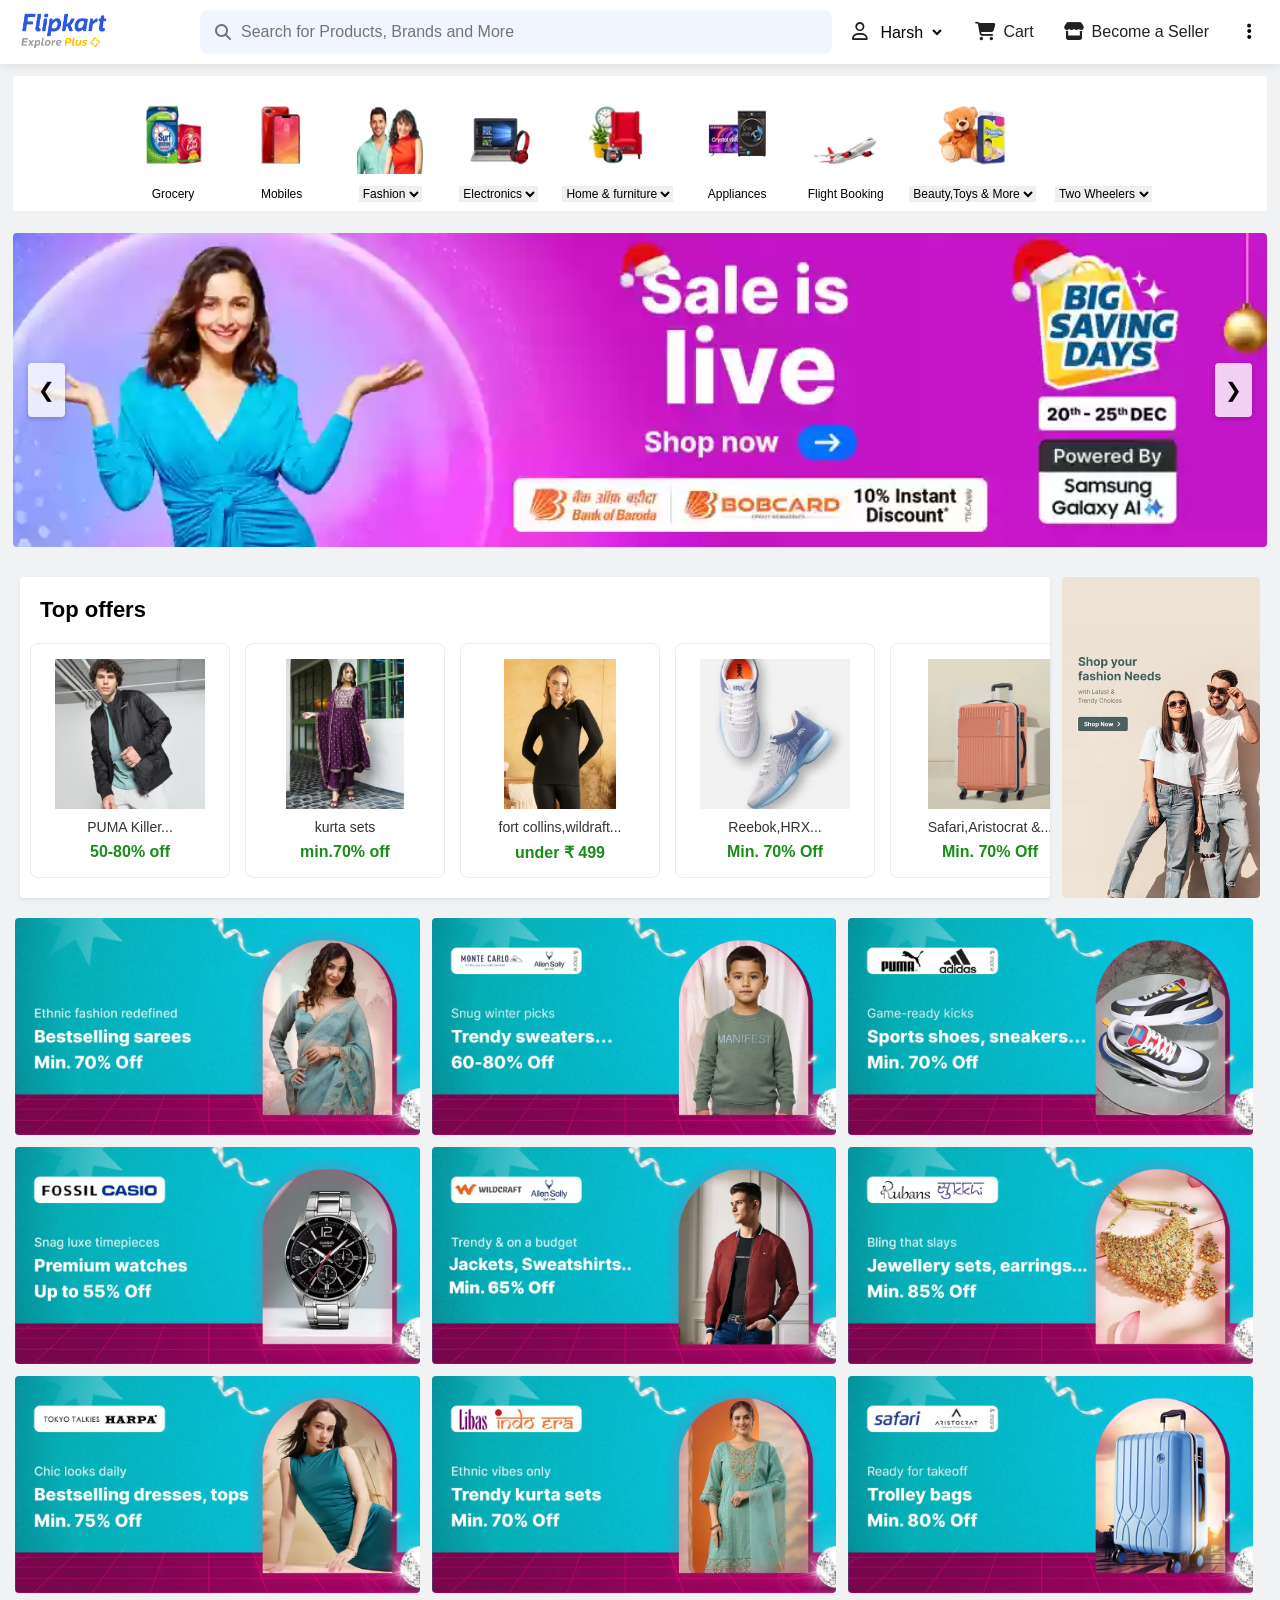
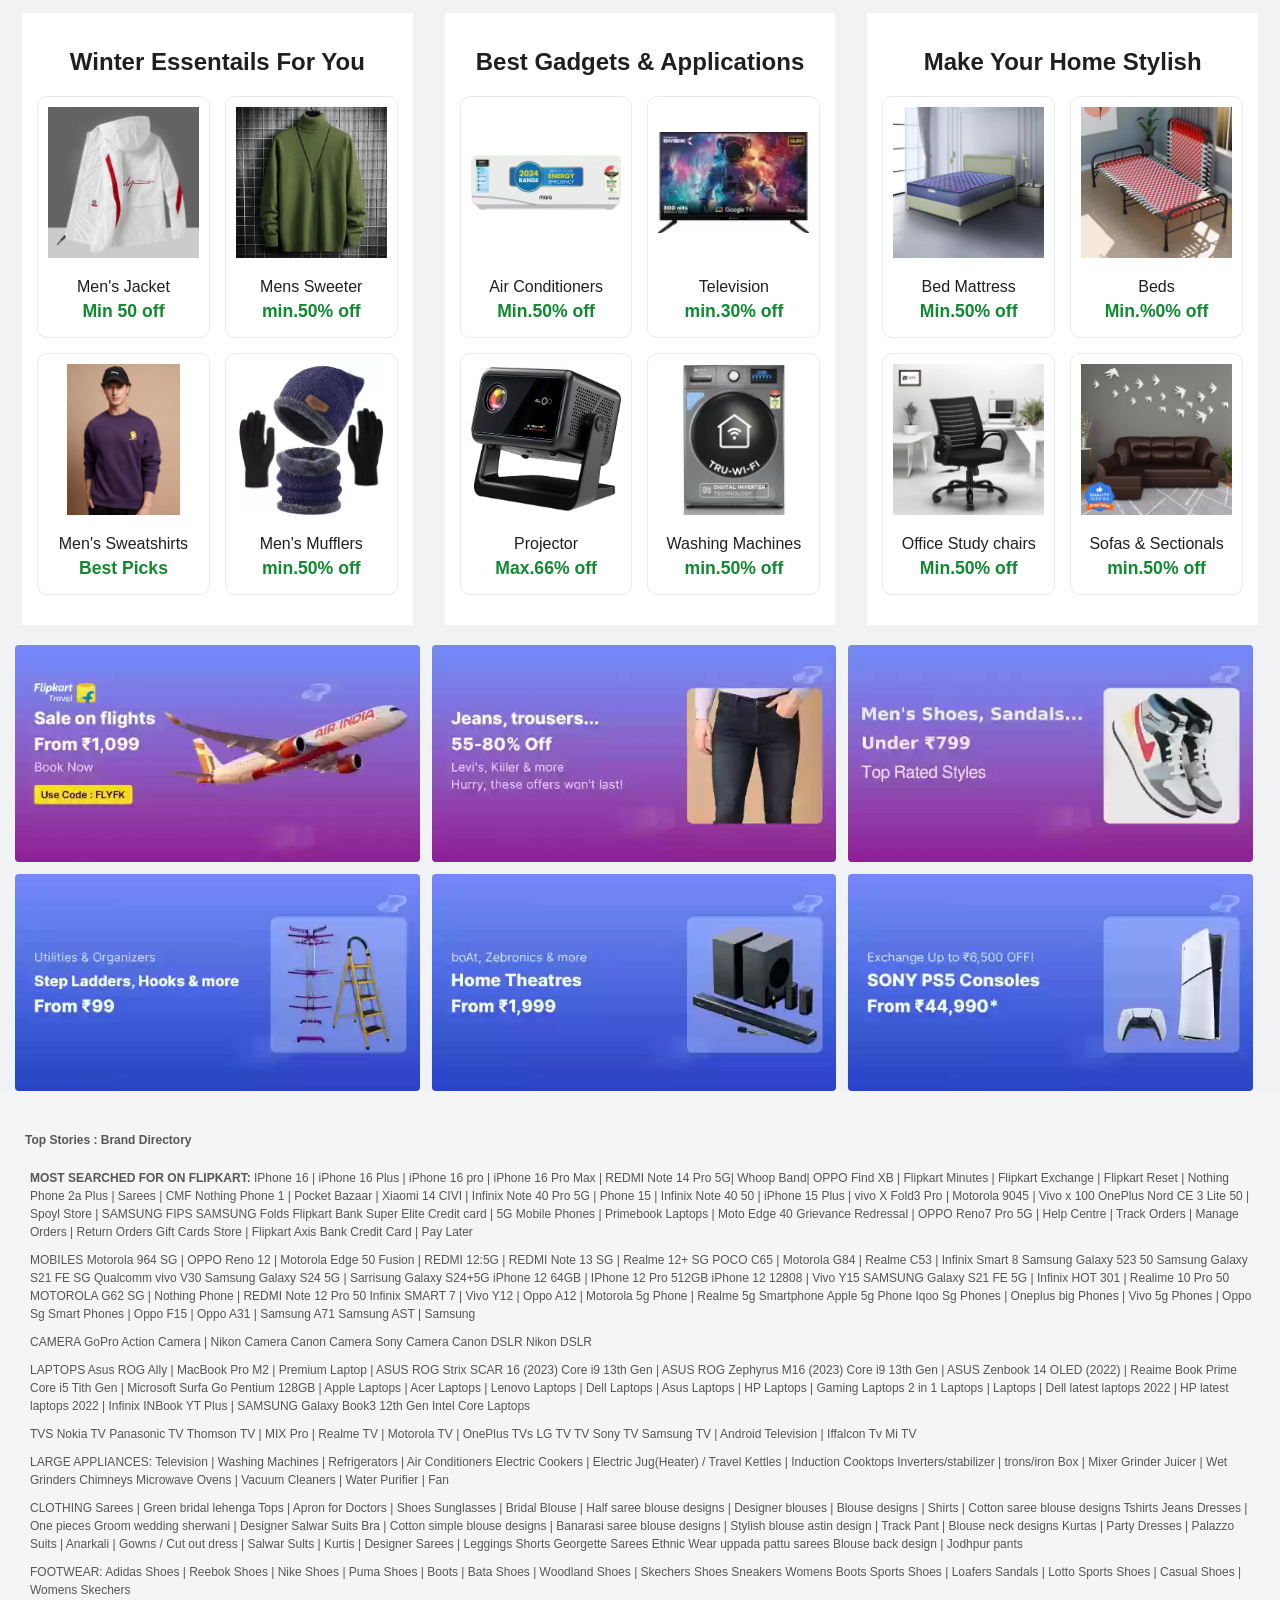
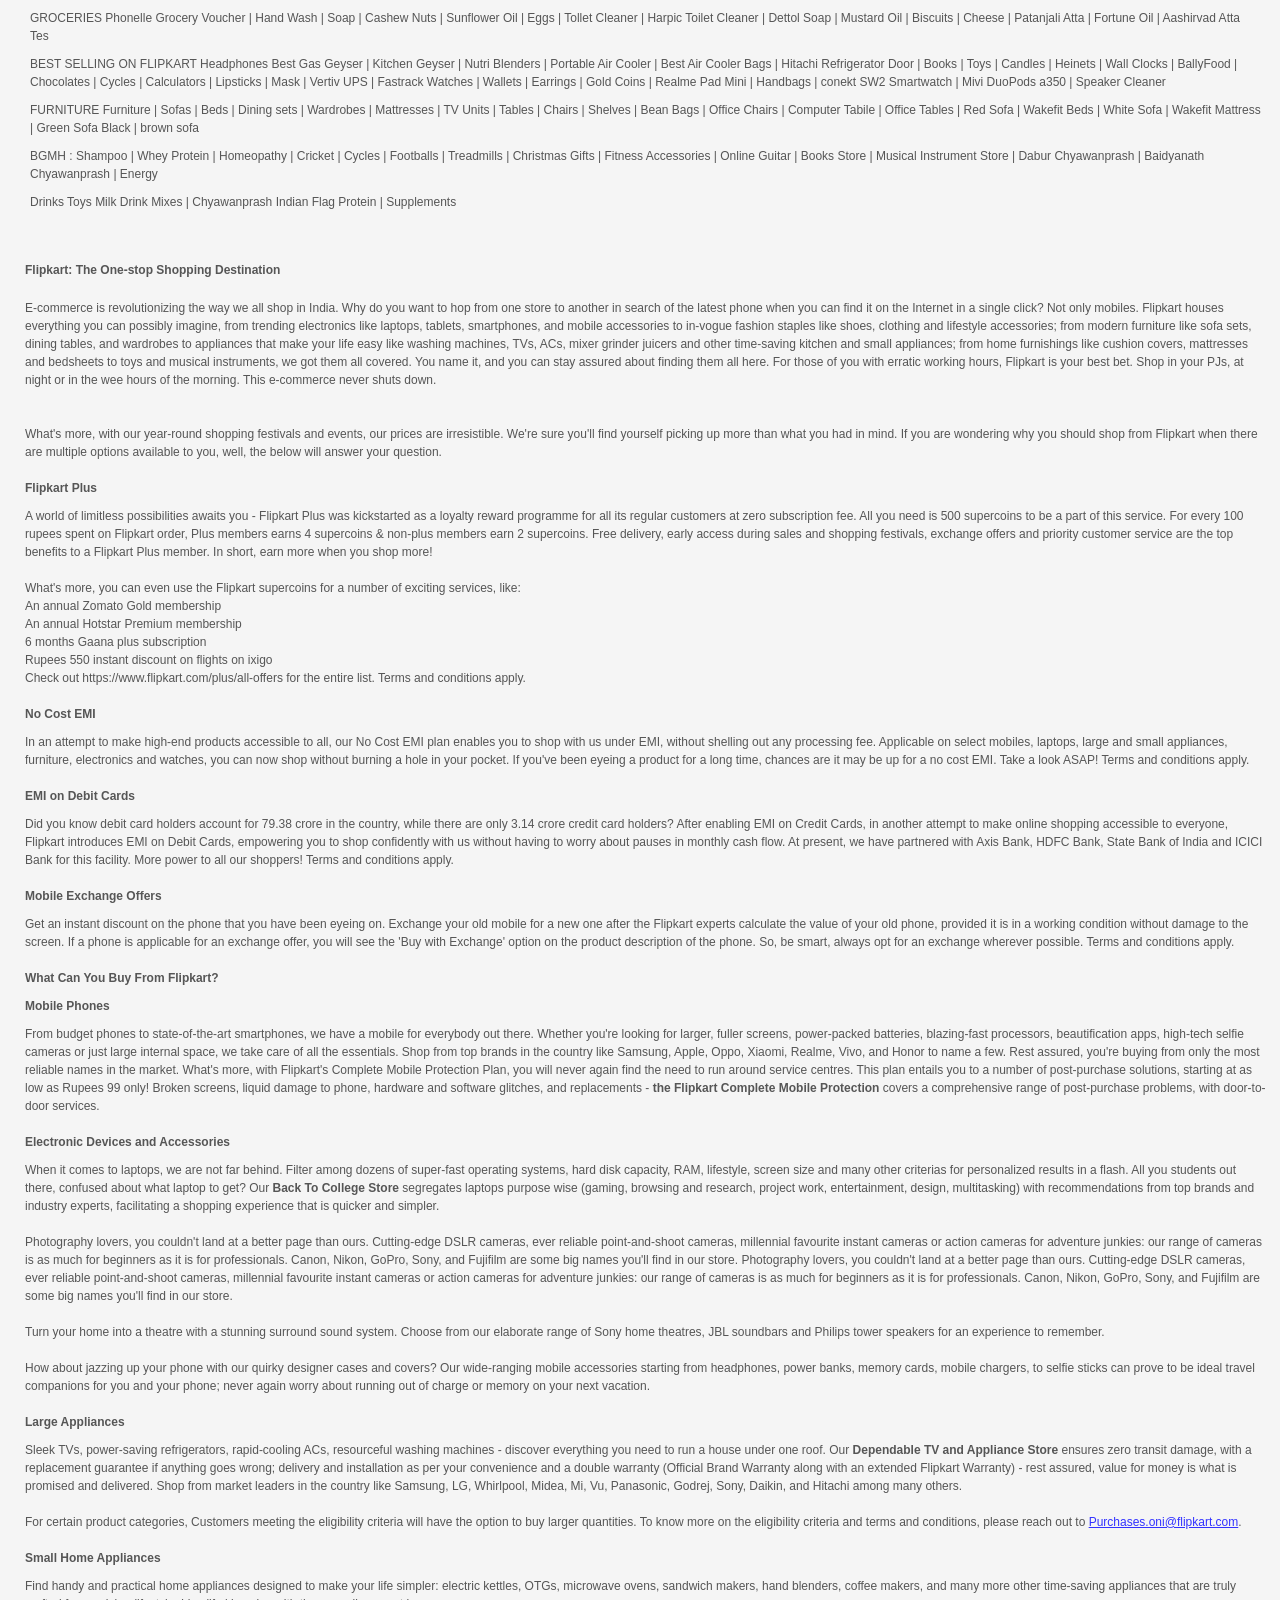
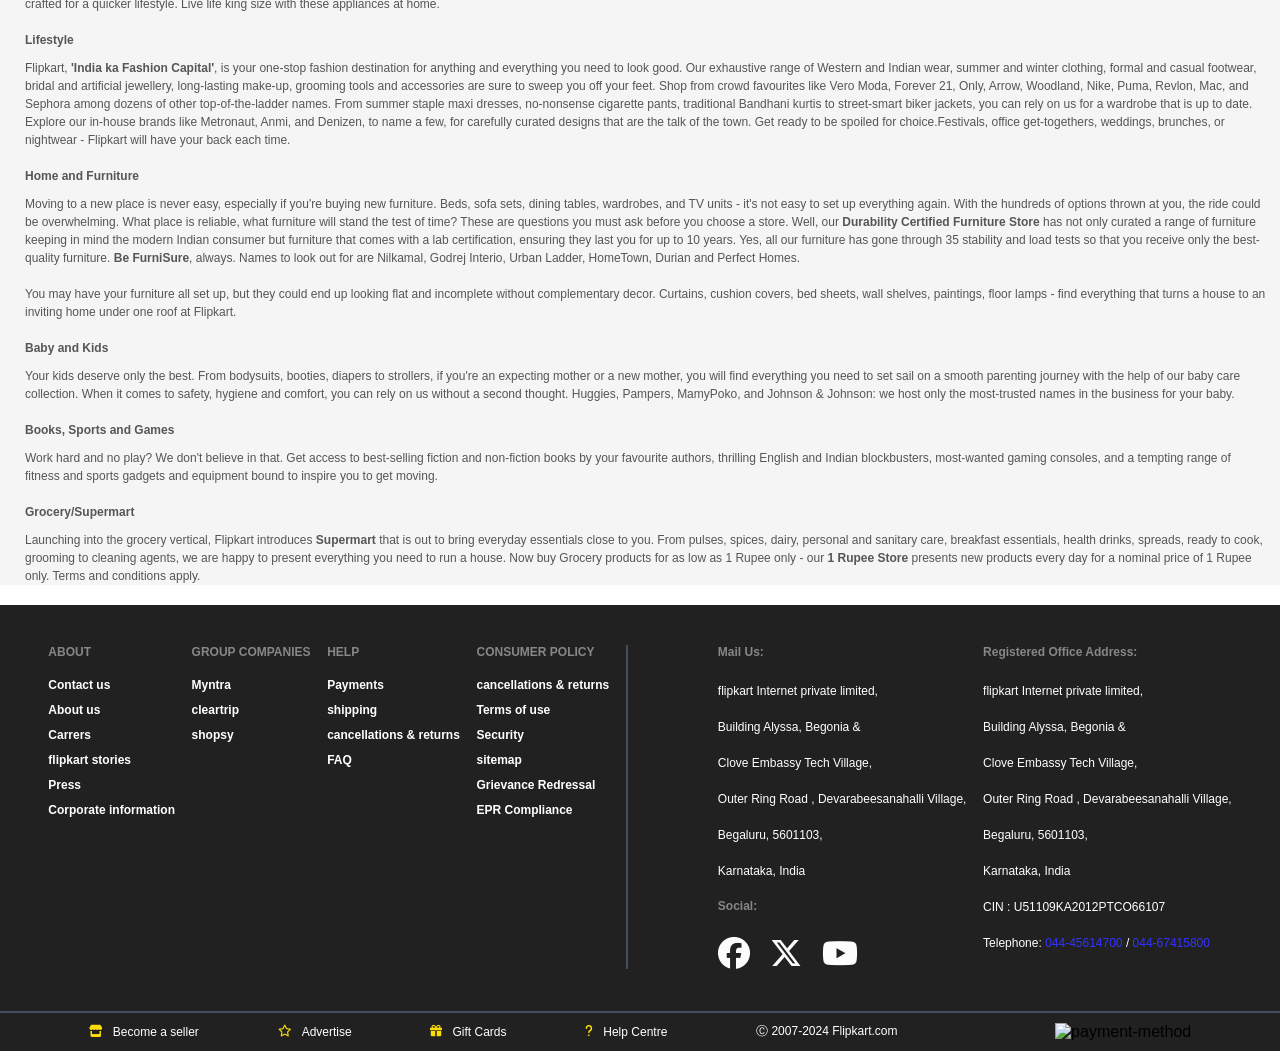
==== commit 84ead6ed: "new changes" ====
--- a/index.html
+++ b/index.html
@@ -130,7 +130,9 @@
     
     <section class="banner-section-outer" style="background-color: #f1f2f4;">
     <section class="banner-section">
+        
         <div class="banner-container">
+
           <div class="banner active">
             <img src="images/indeximg/c857932113f9e5ad.webp" alt="Banner 1">
           </div>
@@ -146,6 +148,7 @@
           <div class="banner">
             <img src="images/indeximg/c857932113f9e5ad.webp" alt="Banner 5">
           </div>
+
         </div>
 
         <div class="banner-nav">
@@ -329,9 +332,9 @@
             <div class="content-cards1">  
 
                 <div class="second-row-cards">
-                    <img src="images\indeximg/-original-imagtz9hftnvjpyv.webp"   alt="pic">
-                    <p>Tablets</p>
-                    <h3>Min.40% off</h3>
+                    <a href="secondpage.html"><img src="images/secondpageimg/productsmallimage 3.webp"   alt="pic"></a>
+                    <p>Projector </p>
+                    <h3>Max.66% off</h3>
                 </div>
 
                 <div class="second-row-cards">
--- a/stylesheet.css
+++ b/stylesheet.css
@@ -197,9 +197,10 @@
   position: relative; /* Use flexbox to align banners horizontally */
   width: 100%;
   height: 100%;
-  opacity: 0;
+  /* opacity: 0; */
   transition: opacity 0.8s ease-in-out;
   z-index: 1;
+  overflow-x: scroll;
 }
 
 /* Individual banner styling */
@@ -243,6 +244,23 @@
   font-size: 20px;
   border-radius: 4px;
   box-shadow: 0 2px 5px rgba(0, 0, 0, 0.2);
+}
+
+.next:hover {
+  font-size: 20.5px;
+}
+
+.prev:hover {
+  font-size: 20.5px;
+}
+
+/* Scrollbar Hiding */
+.banner-container::-webkit-scrollbar {
+  display: none;
+}
+.banner-container {
+  -ms-overflow-style: none;
+  scrollbar-width: none;
 }
 
 /*---------------------------------------------- first-content-row--------------------------------------- */
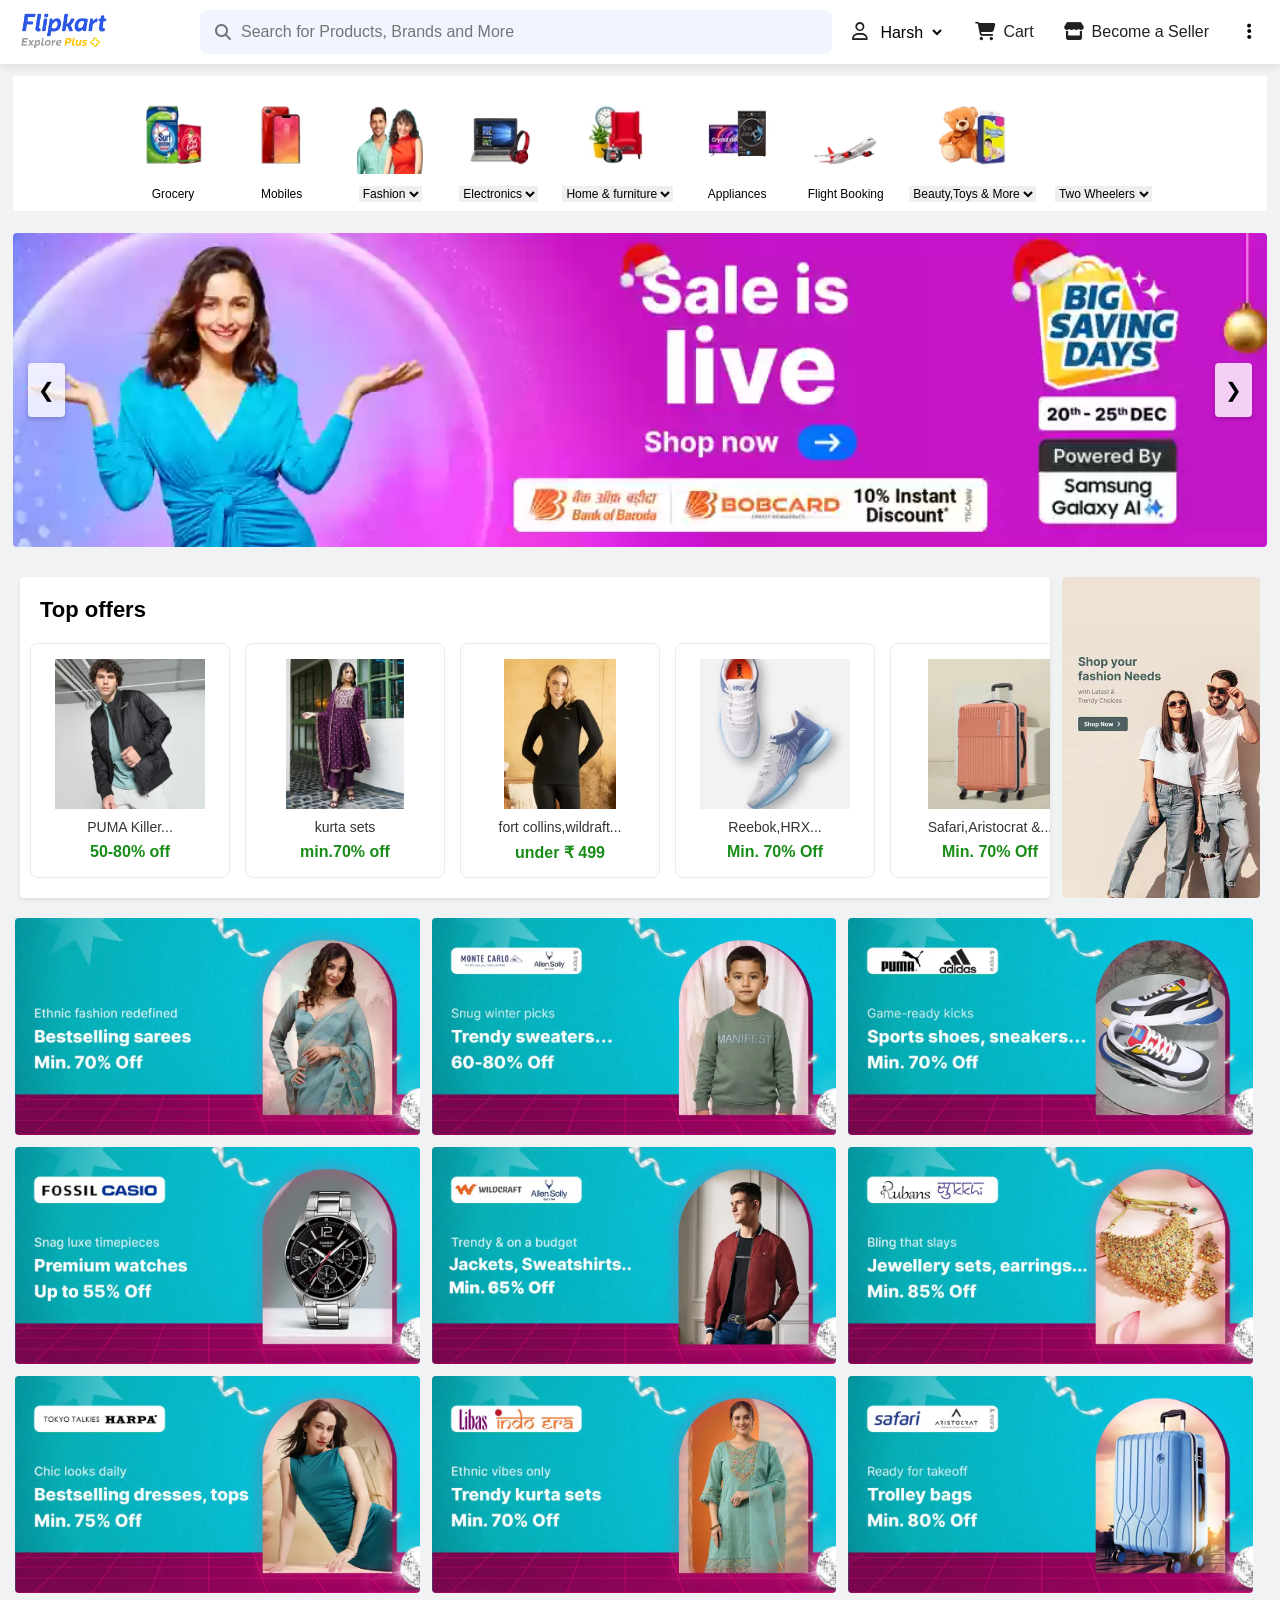
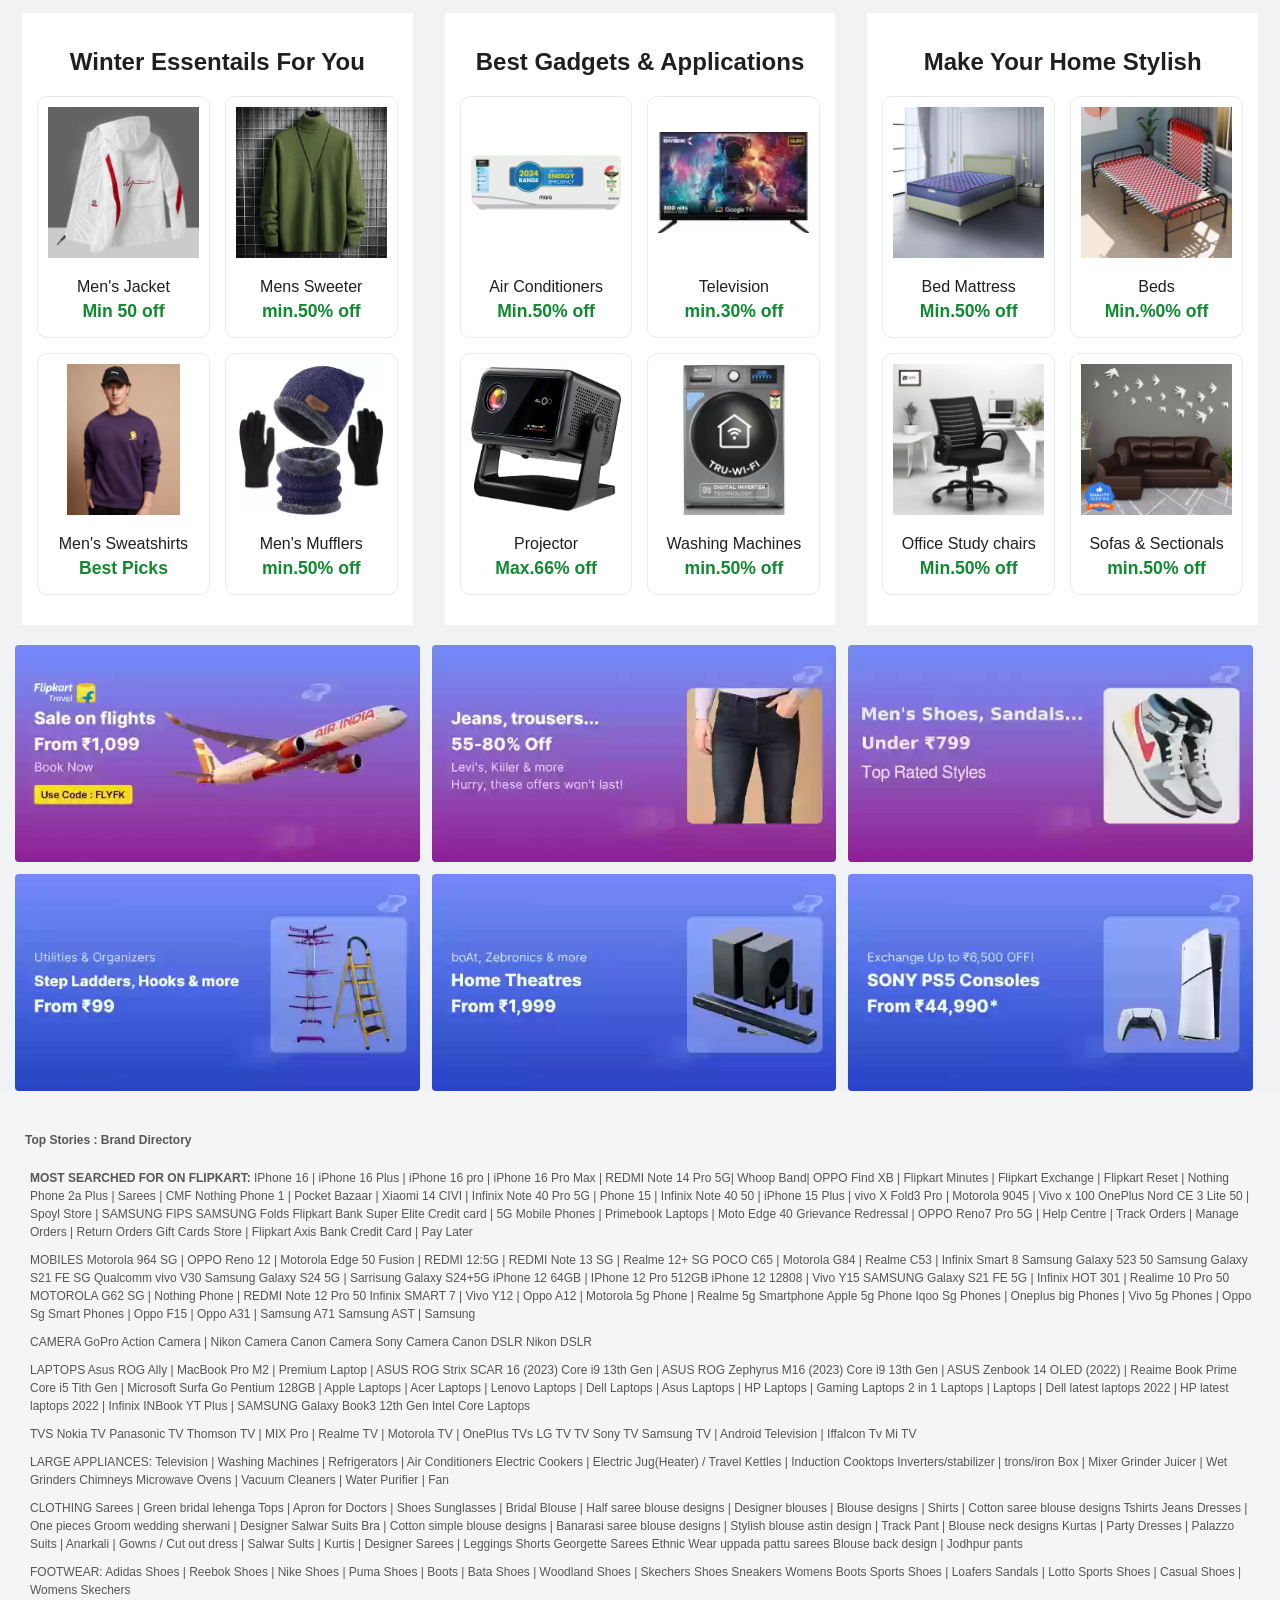
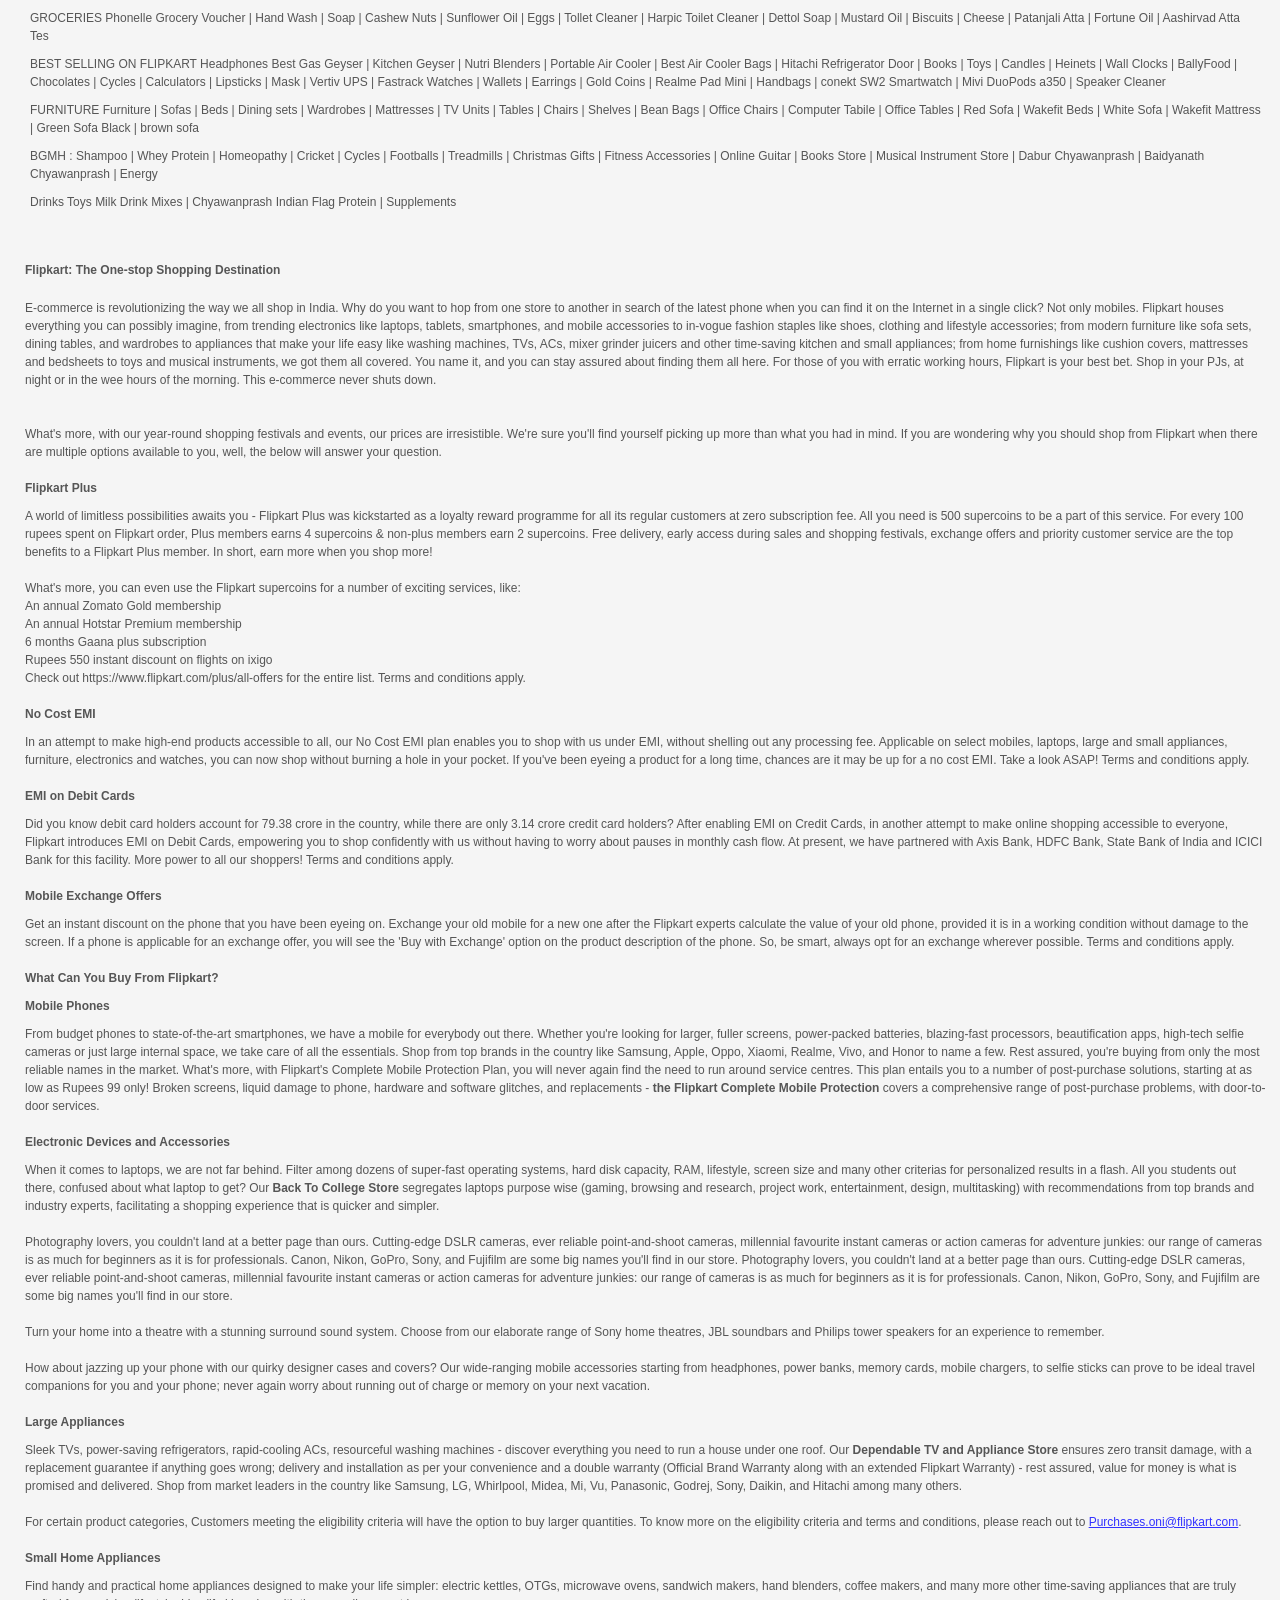
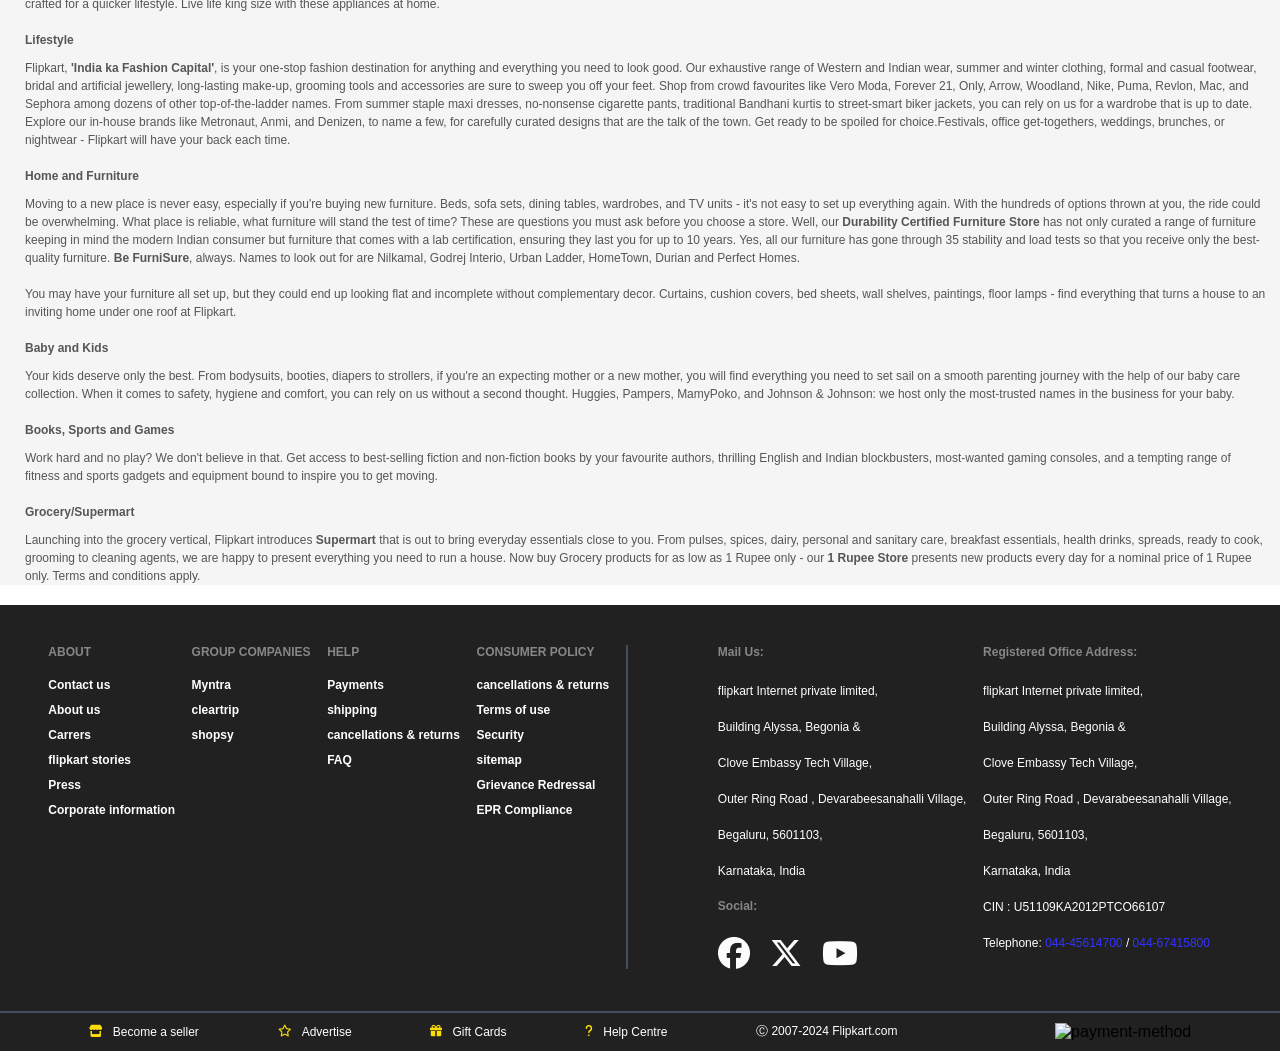
==== commit da9b677c: "responsivity improve" ====
--- a/index.html
+++ b/index.html
@@ -15,7 +15,7 @@
   <div class="nav-container">
     
     <div class="nav-left-section">
-      <div class="nav-logo">
+      <div class="nav-logo" onclick="window.location.href='index.html';">
         </div>
       
       <div class="nav-search-container">
@@ -331,8 +331,8 @@
             </div> 
             <div class="content-cards1">  
 
-                <div class="second-row-cards">
-                    <a href="secondpage.html"><img src="images/secondpageimg/productsmallimage 3.webp"   alt="pic"></a>
+                <div class="second-row-cards" onclick="window.location.href='secondpage.html';">
+                 <img src="images/secondpageimg/productsmallimage 3.webp"   alt="pic">
                     <p>Projector </p>
                     <h3>Max.66% off</h3>
                 </div>
--- a/stylesheet.css
+++ b/stylesheet.css
@@ -734,37 +734,13 @@
   }
 
   /* ---------- PANEL SECTION ---------- */
+
   .panel-section {
-    height: auto;
-    padding: 10px 0;
-  }
-
-  .panel-section-inner {
-    flex-wrap: nowrap;
-    overflow-x: auto;
-    justify-content: flex-start;
-    gap: 14px;
-  }
-
-  .panel-cards {
-    width: 90px;
-    height: auto;
-    flex-shrink: 0;
-    font-size: 12px;
-  }
-
-  .panel-cards img {
-    width: 60px;
-  }
-
-  .panel-cards p,
-  .panel-cards select {
-    font-size: 12px;
+    display: none;
   }
 
   /* ---------- BANNER ---------- */
   .banner-section {
-    aspect-ratio: 16 / 7; /* Taller banner on mobile for better visibility */
     width: 100%;
   }
 
@@ -775,6 +751,7 @@
 
   /* ---------- FIRST CONTENT ROW ---------- */
   .first-content-row {
+    padding: 10px;
     flex-direction: column;
     height: auto;
   }
@@ -824,7 +801,6 @@
 
   .second-content-row1,
   .second-content-row2 {
-    flex-direction: column;
     height: auto;
     align-items: center;
   }
@@ -860,7 +836,6 @@
   }
 
   .content-cards1 {
-    flex-direction: column;
     height: auto;
   }
 
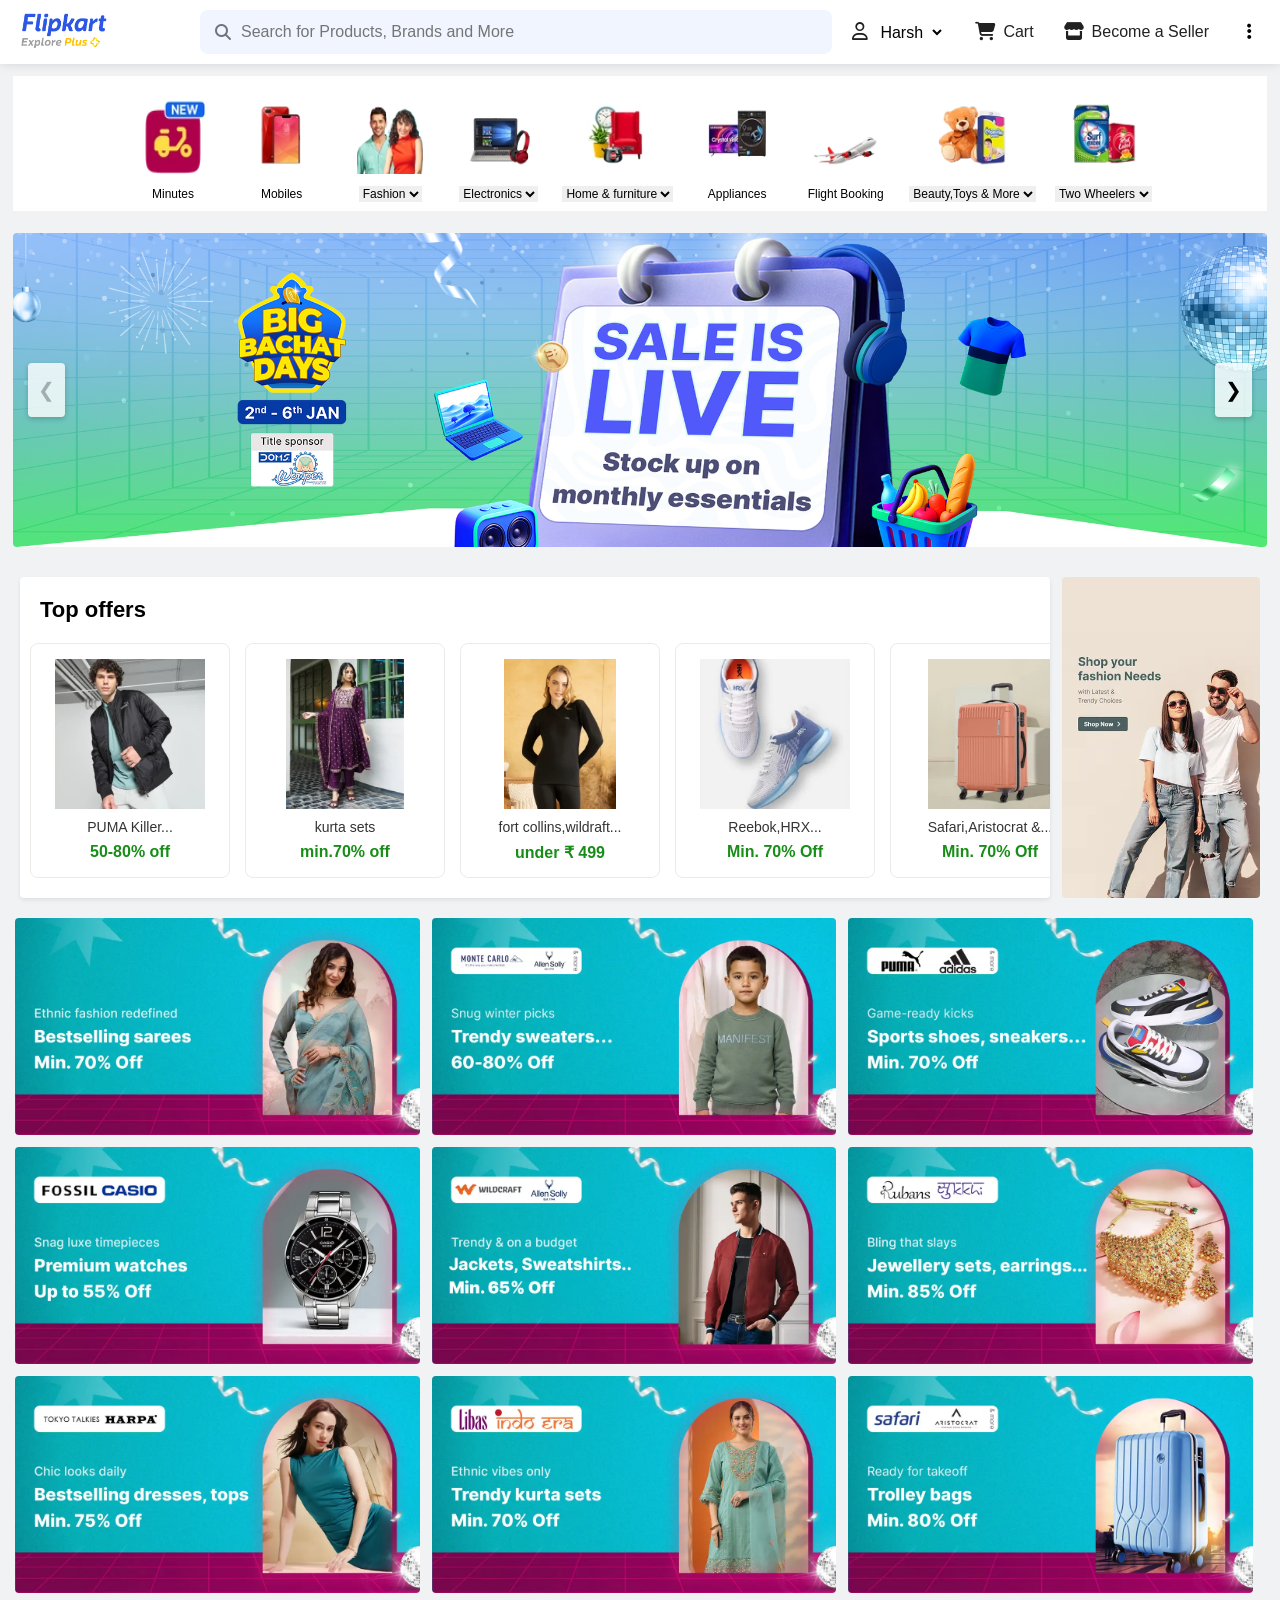
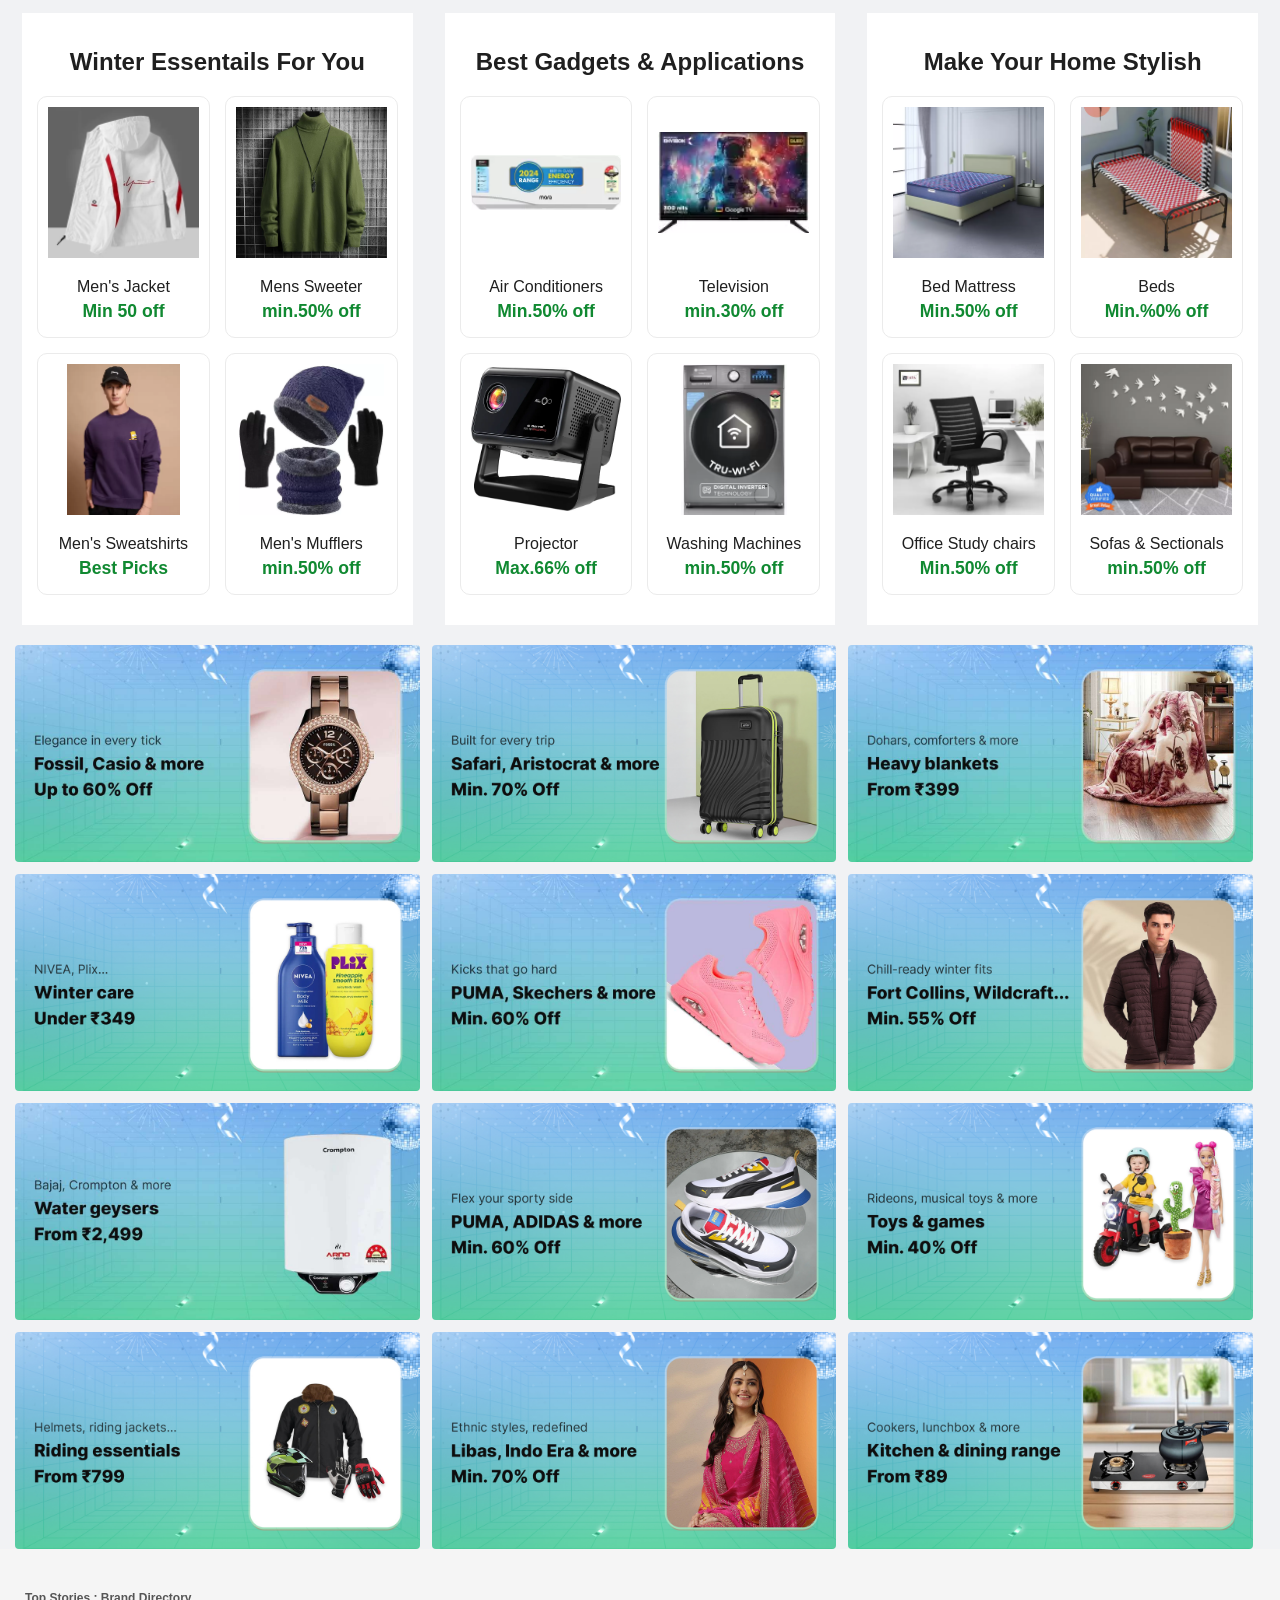
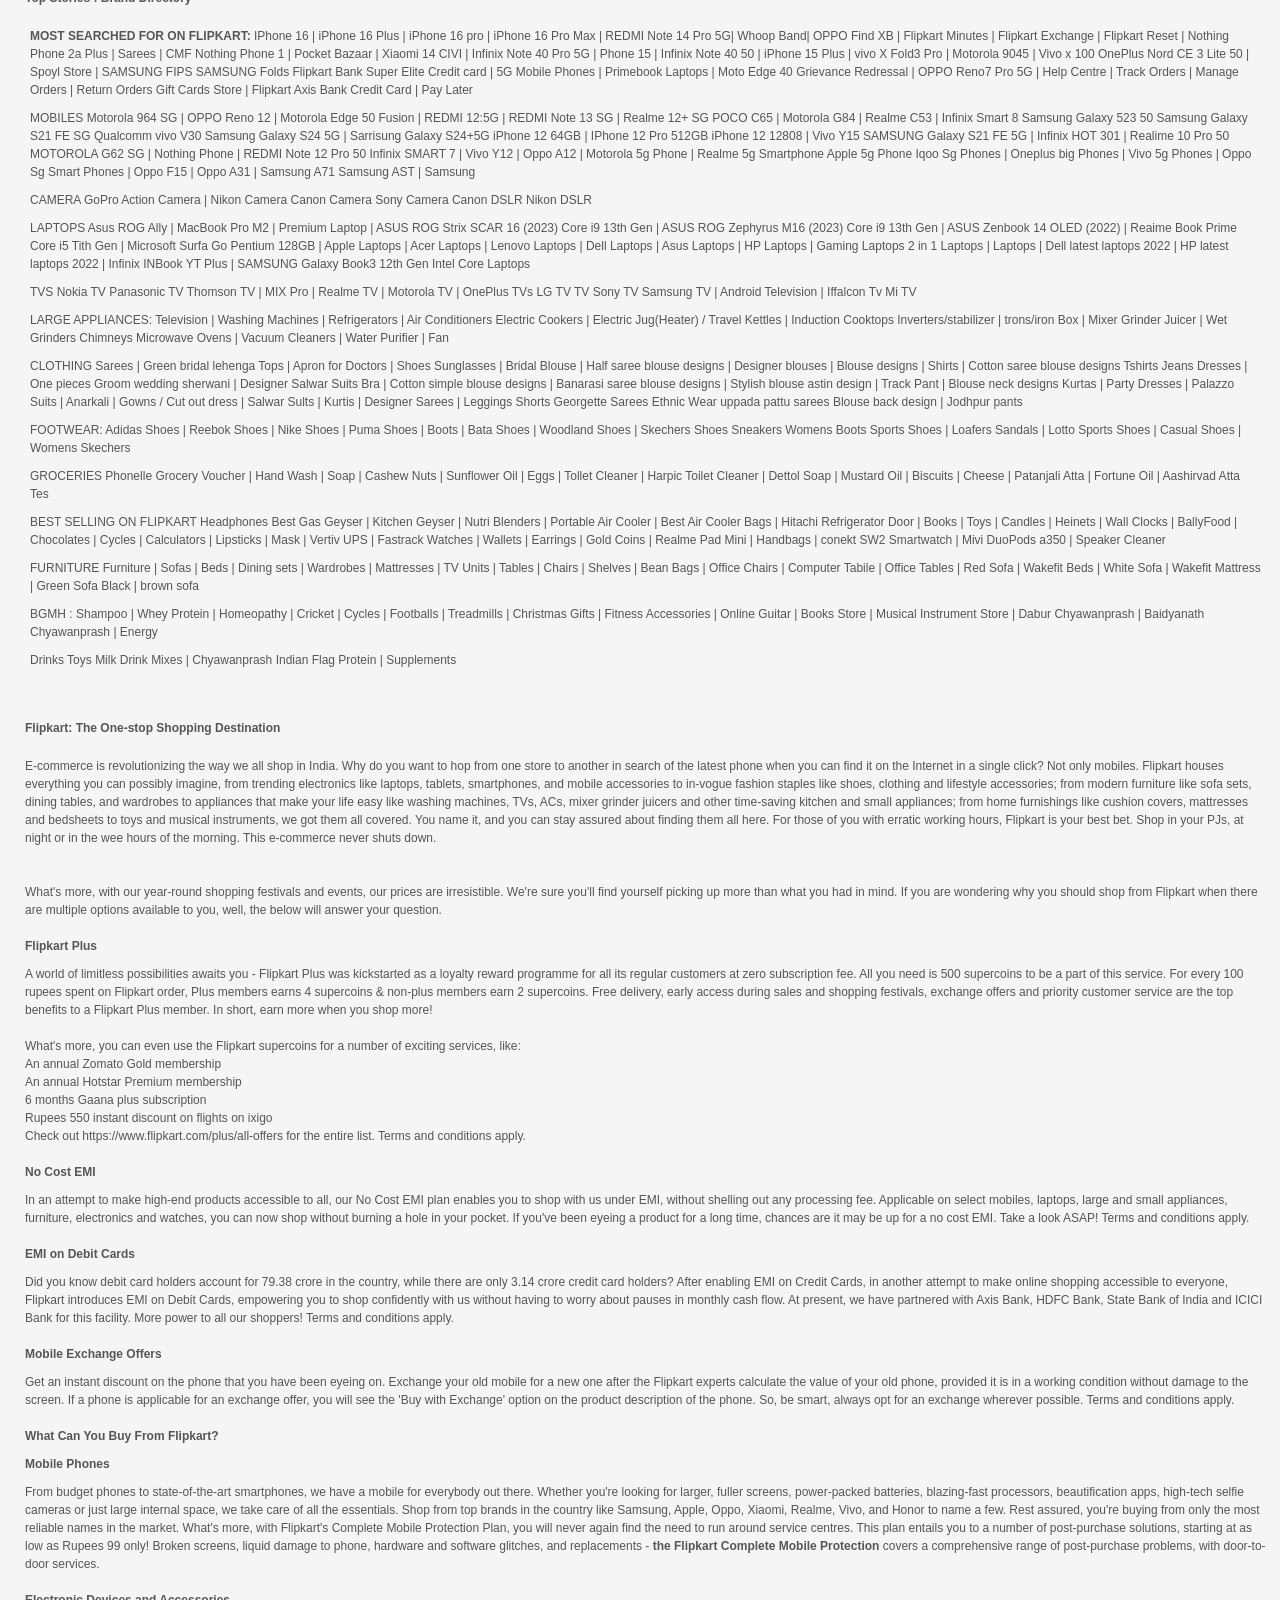
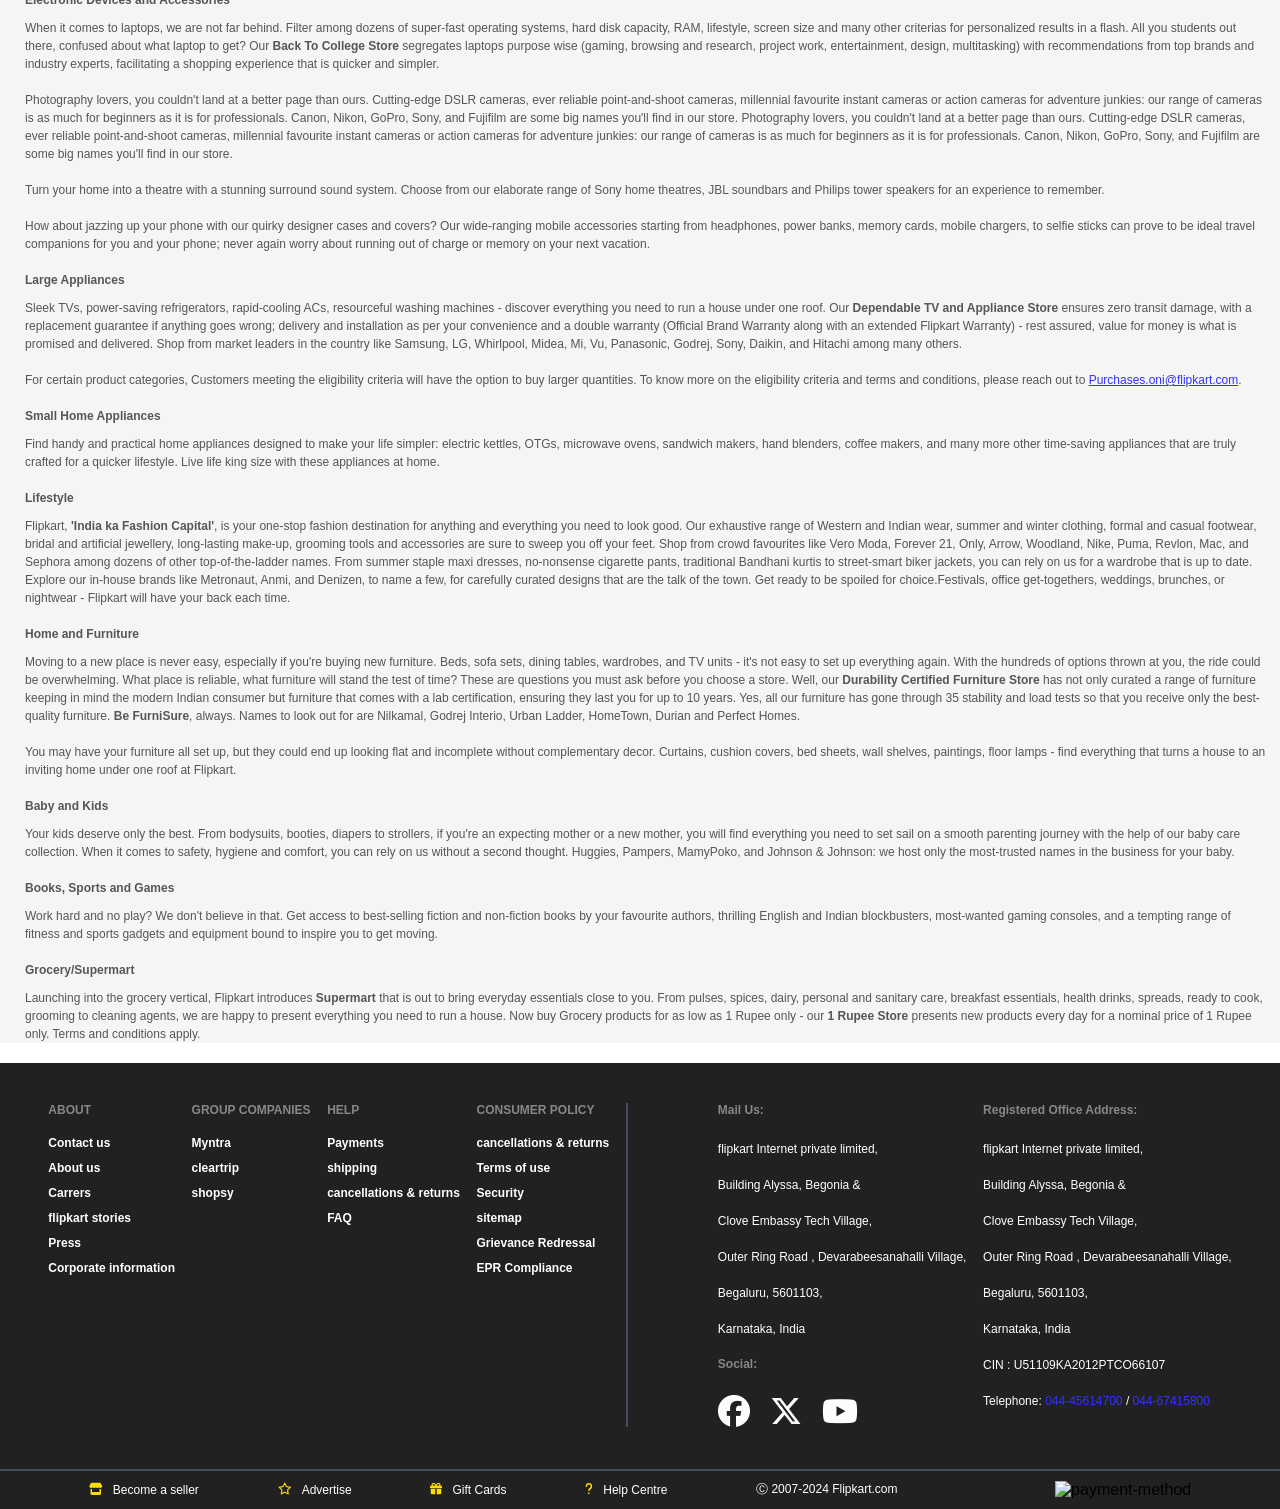
==== commit 6124794b: "changes" ====
--- a/index.html
+++ b/index.html
@@ -65,8 +65,8 @@
 
         
             <Div class="panel-cards">
-                <img src="images/indeximg/29327f40e9c4d26b.webp" alt="">
-                <p>Grocery</p>
+                <img src="images/indeximg/scooterpic.webp" alt="">
+                <p>Minutes</p>
             </Div>
 
             <Div class="panel-cards">
@@ -113,7 +113,7 @@
             </Div>
 
             <Div class="panel-cards">
-                <img src="images/indeximg/05d708653beff580.webp" alt="">
+                <img src="images/indeximg/29327f40e9c4d26b.webp" alt="">
                 <select>
                     <option >Two Wheelers</option>
                 </select>
@@ -132,29 +132,30 @@
     <section class="banner-section">
         
         <div class="banner-container">
-
-          <div class="banner active">
-            <img src="images/indeximg/c857932113f9e5ad.webp" alt="Banner 1">
+            <div class="banner">
+              <img src="images/indeximg/bannerimg (4).png" alt="Banner 5">
+            </div>
+          <div class="banner">
+            <img src="images/indeximg/bannerimg (1).png" alt="Banner 1">
           </div>
           <div class="banner">
-            <img src="images/indeximg/03988fdb408473ce.webp" alt="Banner 2">
+            <img src="images/indeximg/bannerimg (1).webp" alt="Banner 2">
           </div>
           <div class="banner">
-            <img src="images/indeximg/8505baa25cf466f3.webp" alt="Banner 3">
+            <img src="images/indeximg/bannerimg (2).png" alt="Banner 3">
           </div>
           <div class="banner">
-            <img src="images/indeximg/a8083ac34b2151d4.webp" alt="Banner 4">
+            <img src="images/indeximg/bannerimg (3).png" alt="Banner 4">
           </div>
-          <div class="banner">
-            <img src="images/indeximg/c857932113f9e5ad.webp" alt="Banner 5">
+
           </div>
 
-        </div>
+      
 
         <div class="banner-nav">
       <button class="prev">❮</button>
       <button class="next">❯</button>
-    </div>
+        </div>
       </section>
     </section>
 
@@ -402,12 +403,19 @@
     <div class="second-content-background">
 
         <div class="second-content-row1">
-            <div class="second-image"><img src="images/indeximg/6a50a23ea6319ed4.webp" alt=""></div>
-            <div class="second-image"><img src="images/indeximg/547d756f97507e15.webp" alt=""></div>
-            <div class="second-image"><img src="images/indeximg/c337d4aef8aa4c16.webp" alt=""></div>
-            <div class="second-image"><img src="images/indeximg/2dc85f509a490df0.webp" alt=""></div>
-            <div class="second-image"><img src="images/indeximg/555a34b43a2c618d.webp" alt=""></div>
-            <div class="second-image"><img src="images/indeximg/fef4f80ff53ba9ab.webp" alt=""></div>
+            <div class="second-image"><img src="images/indeximg/1 (1).jpg" alt=""></div>
+            <div class="second-image"><img src="images/indeximg/1 (1).png" alt=""></div>
+            <div class="second-image"><img src="images/indeximg/1 (2).jpg" alt=""></div>
+            <div class="second-image"><img src="images/indeximg/1 (2).png" alt=""></div>
+             <div class="second-image"><img src="images/indeximg/1 (3).jpg" alt=""></div>
+              <div class="second-image"><img src="images/indeximg/1 (3).png" alt=""></div>
+               <div class="second-image"><img src="images/indeximg/1 (4).jpg" alt=""></div>
+                <div class="second-image"><img src="images/indeximg/1 (4).png" alt=""></div>
+                 <div class="second-image"><img src="images/indeximg/1 (5).png" alt=""></div>
+                  <div class="second-image"><img src="images/indeximg/1 (6).png" alt=""></div>
+                   <div class="second-image"><img src="images/indeximg/1 (7).png" alt=""></div>
+                    <div class="second-image"><img src="images/indeximg/1 (8).png" alt=""></div>
+
 
         </div>
 
@@ -576,5 +584,6 @@
     </footer>
    </main>
    <script src="index.js"></script>
+   <script src="banner.js"></script>
 </body>
 </html>
--- a/stylesheet.css
+++ b/stylesheet.css
@@ -186,40 +186,28 @@
 }
 .banner-section {
   width: 98%;
+  aspect-ratio: 16/4;
   position: relative;
-  aspect-ratio: 16/4;
-  overflow: hidden; /* Hide anything outside the bounds */
+  overflow: hidden;
   border-radius: 4px;
 }
-
-/* Container holding the banners */
 .banner-container {
-  position: relative; /* Use flexbox to align banners horizontally */
+  display: flex; /* 👈 makes banners horizontal */
   width: 100%;
   height: 100%;
-  /* opacity: 0; */
-  transition: opacity 0.8s ease-in-out;
-  z-index: 1;
-  overflow-x: scroll;
+  transition: transform 0.6s ease-in-out;
 }
 
 /* Individual banner styling */
-.banner.active {
-  transition: opacity 0.8s ease-in-out;
-  z-index: 1;
-}
 .banner {
-  width: 100%;
+  min-width: 100%; /* 👈 each banner full width */
   height: 100%;
-  object-fit: cover; /* Prevents stretching */
-  display: block;
 }
 
 .banner img {
   width: 100%;
   height: 100%;
   object-fit: cover;
-  display: block; /* Ensures images fill the space properly */
 }
 
 /* Navigation Buttons Styling */
@@ -255,13 +243,13 @@
 }
 
 /* Scrollbar Hiding */
-.banner-container::-webkit-scrollbar {
+/* .banner-container::-webkit-scrollbar {
   display: none;
 }
 .banner-container {
   -ms-overflow-style: none;
   scrollbar-width: none;
-}
+} */
 
 /*---------------------------------------------- first-content-row--------------------------------------- */
 
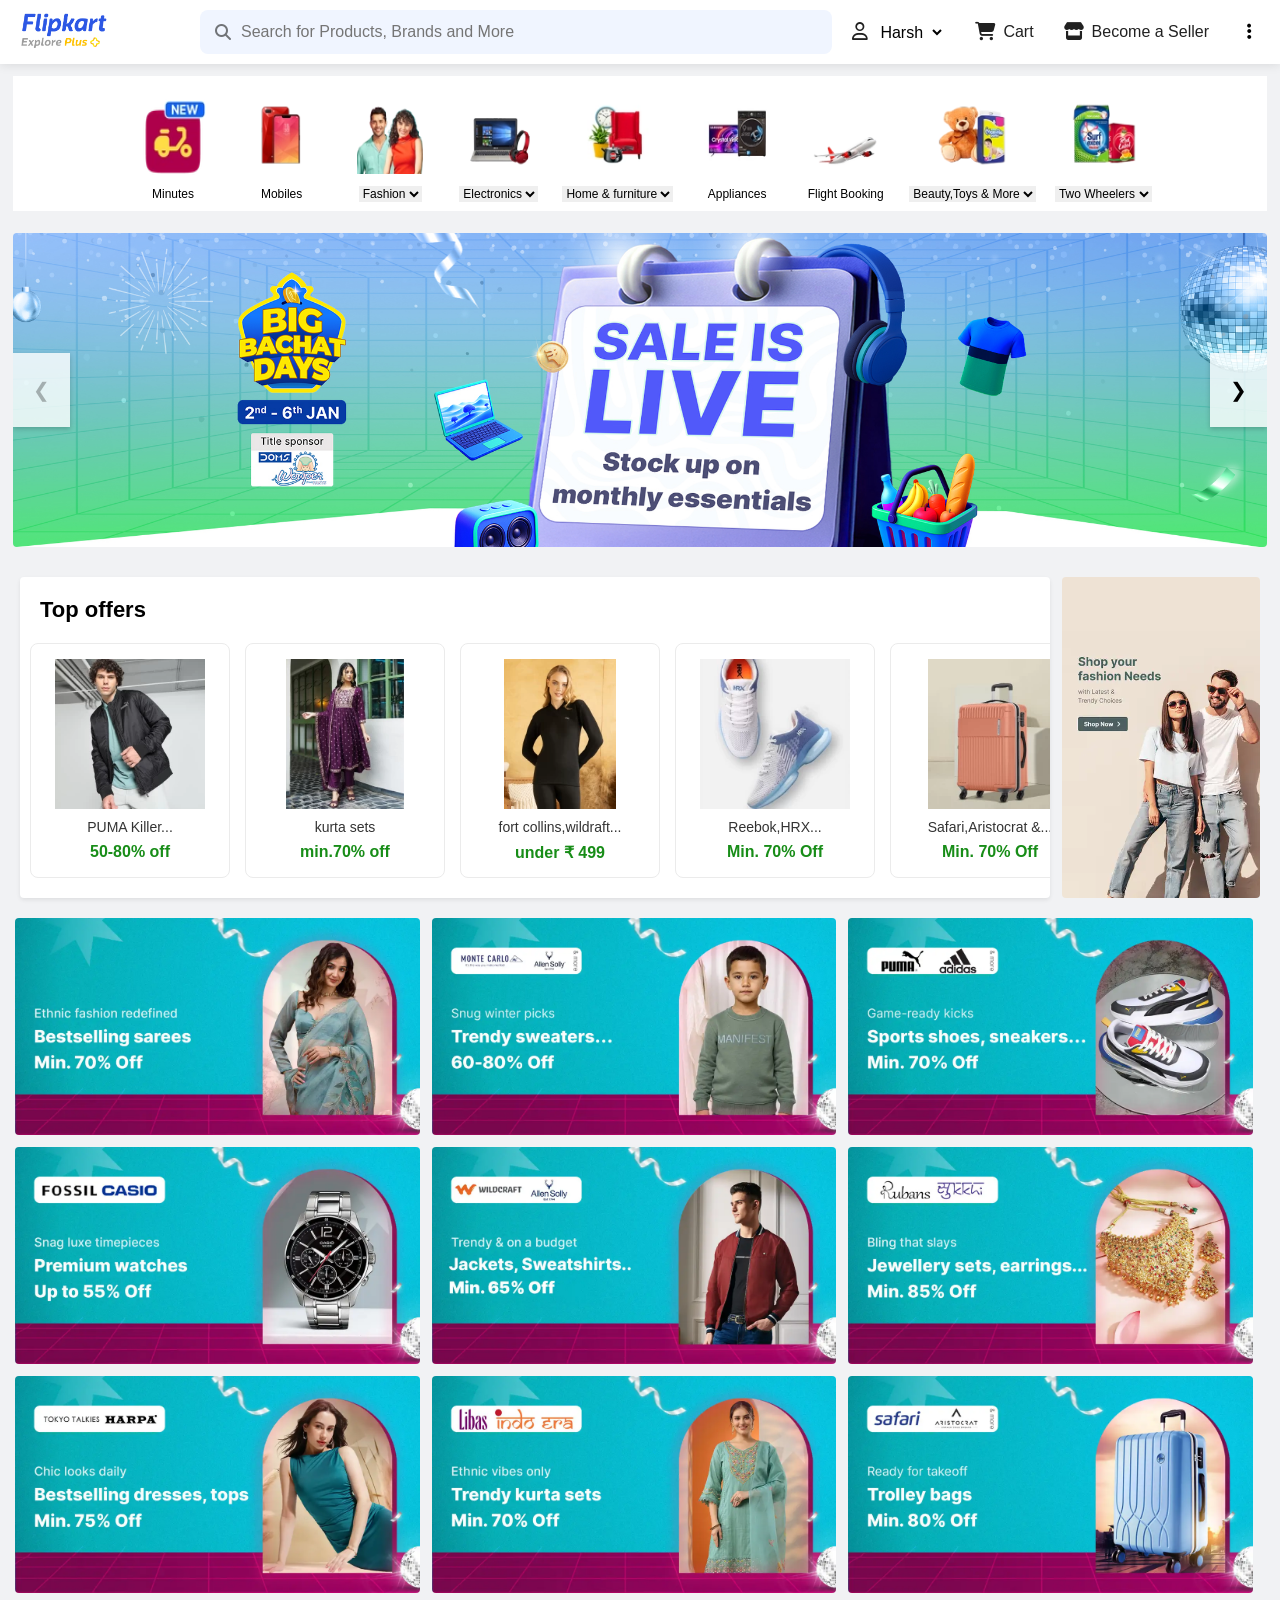
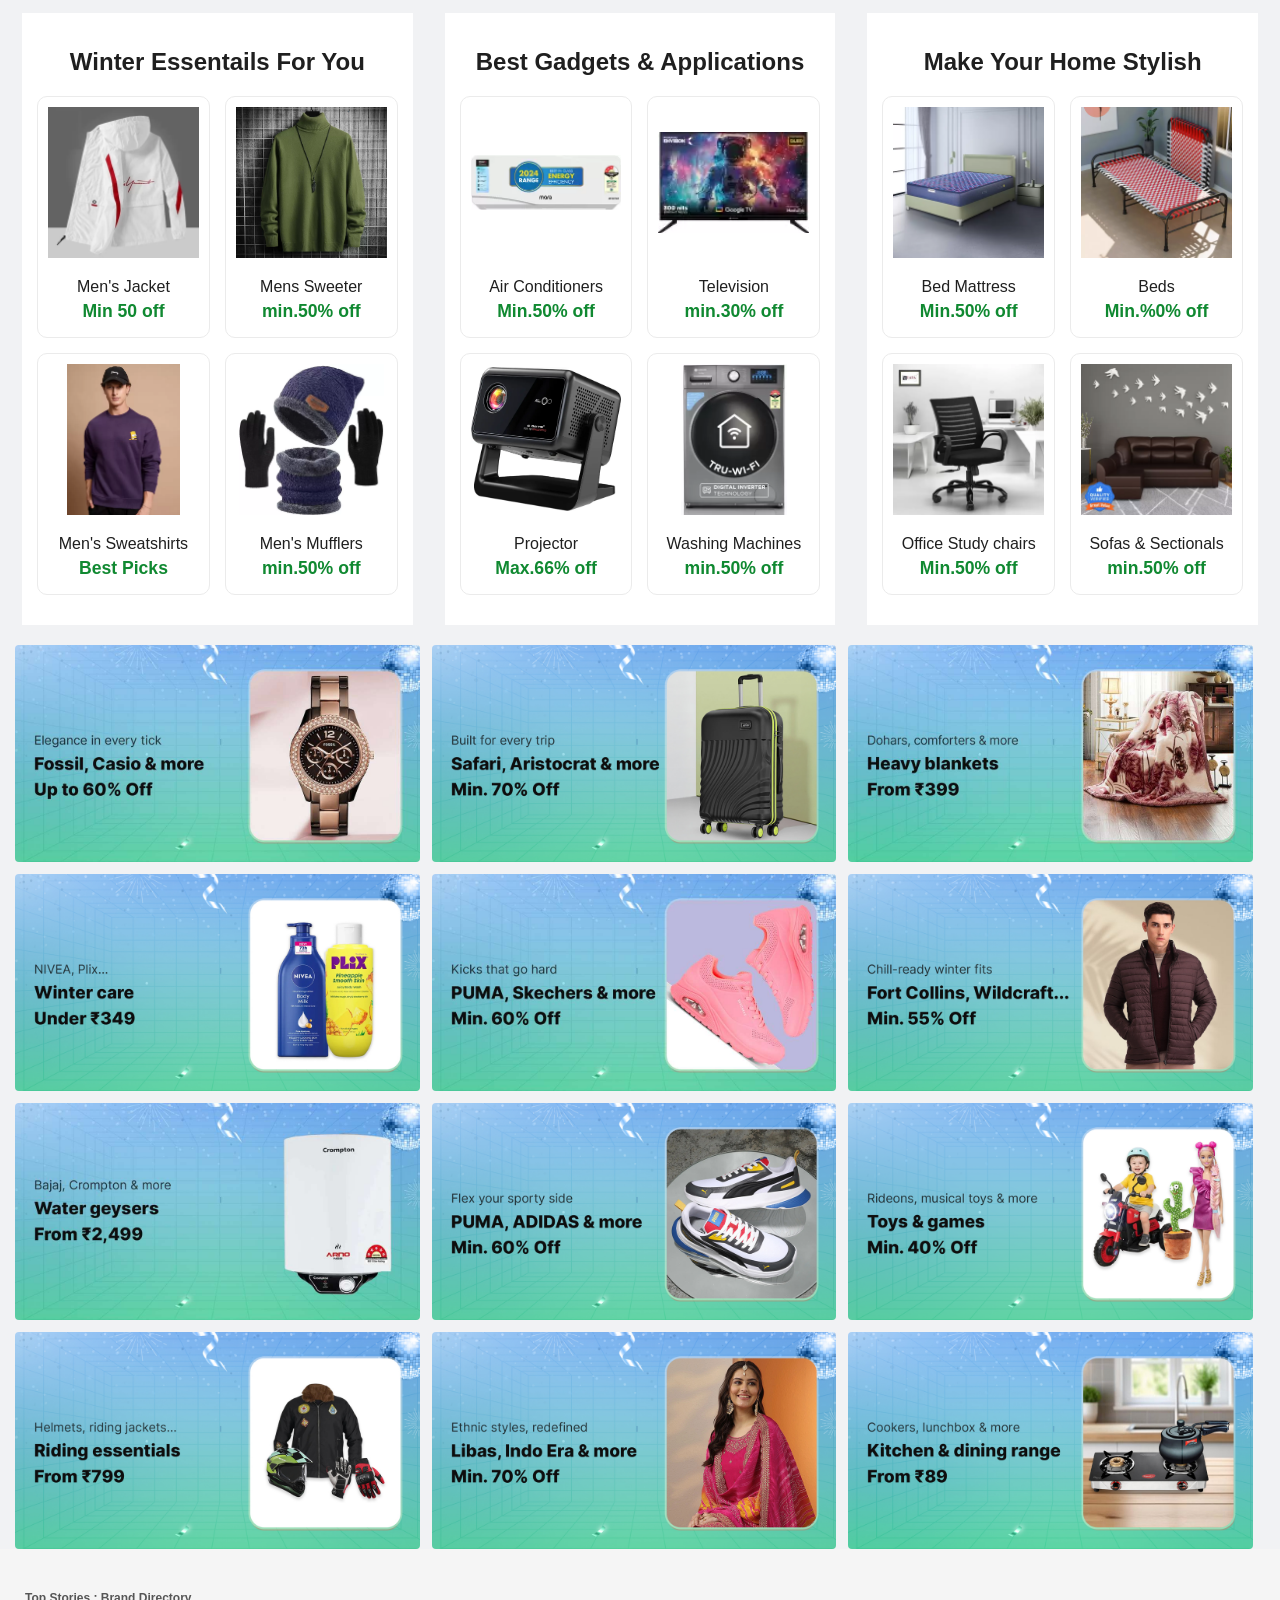
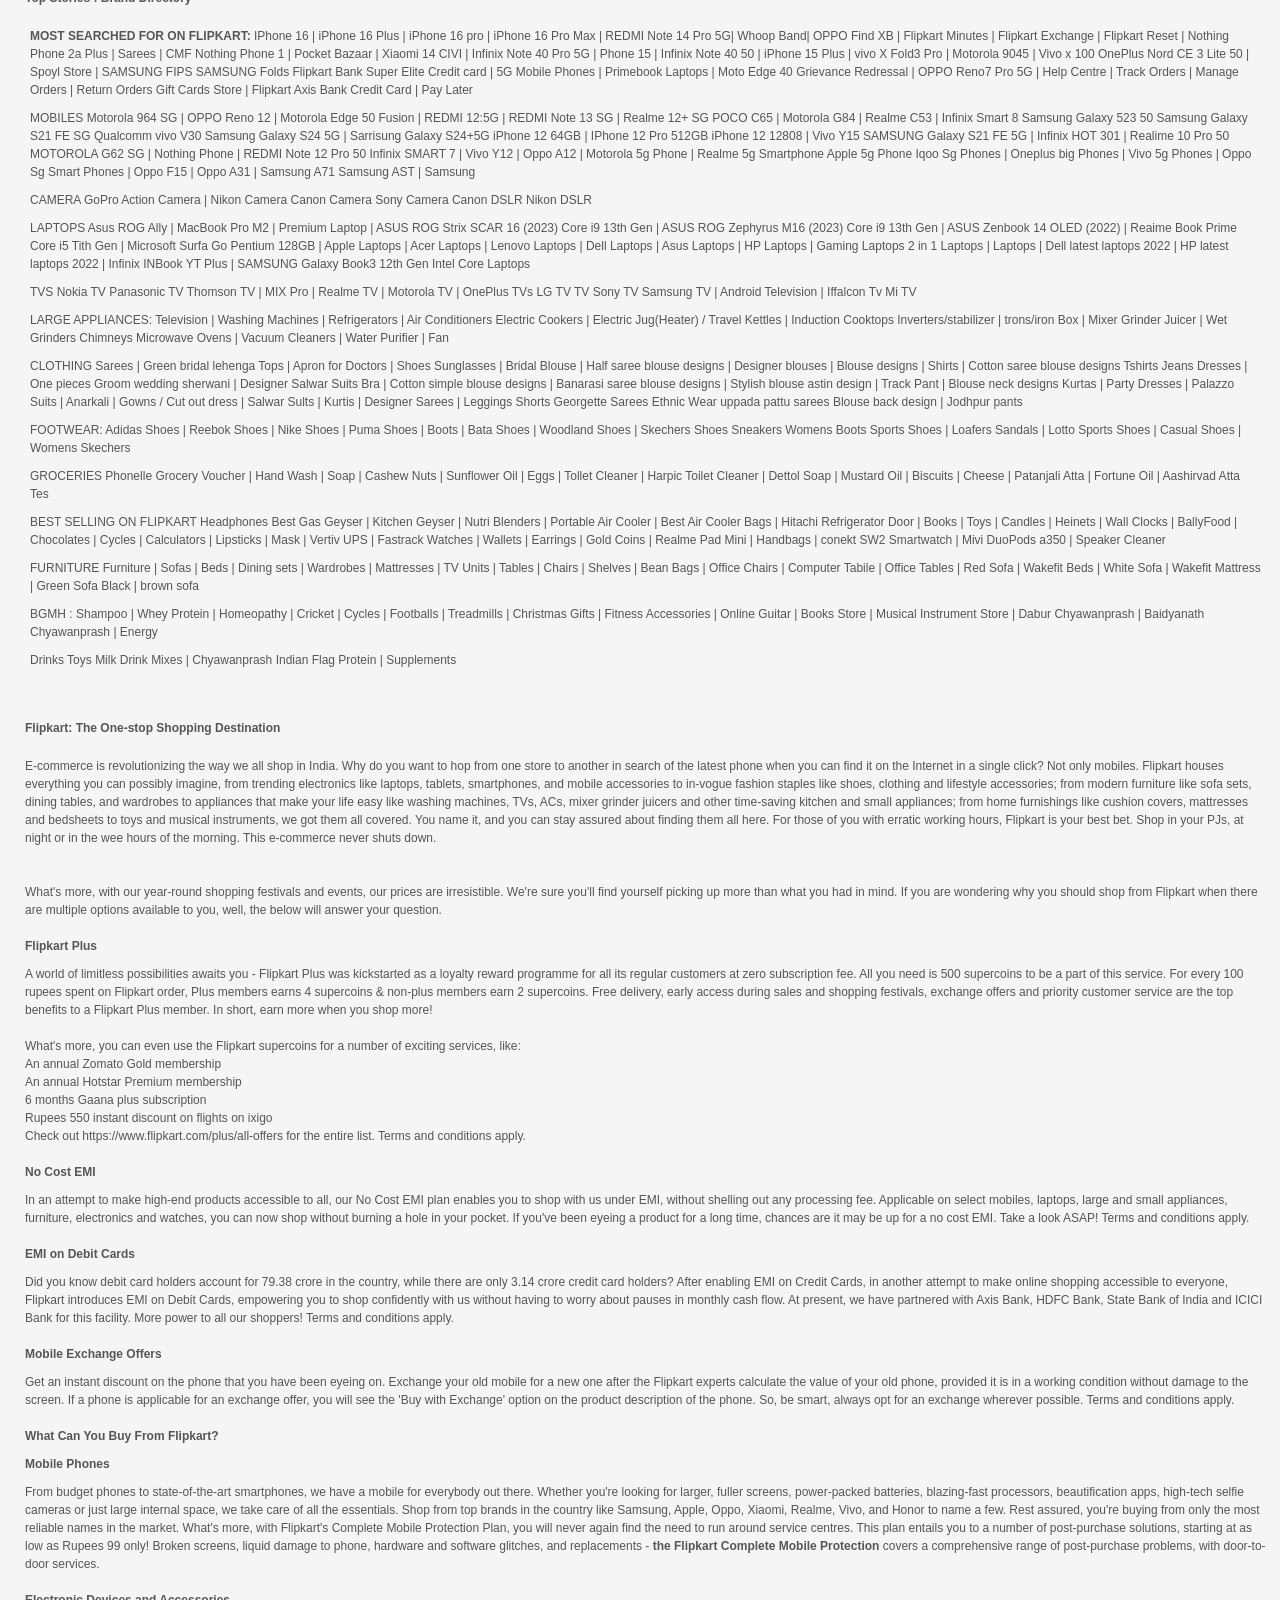
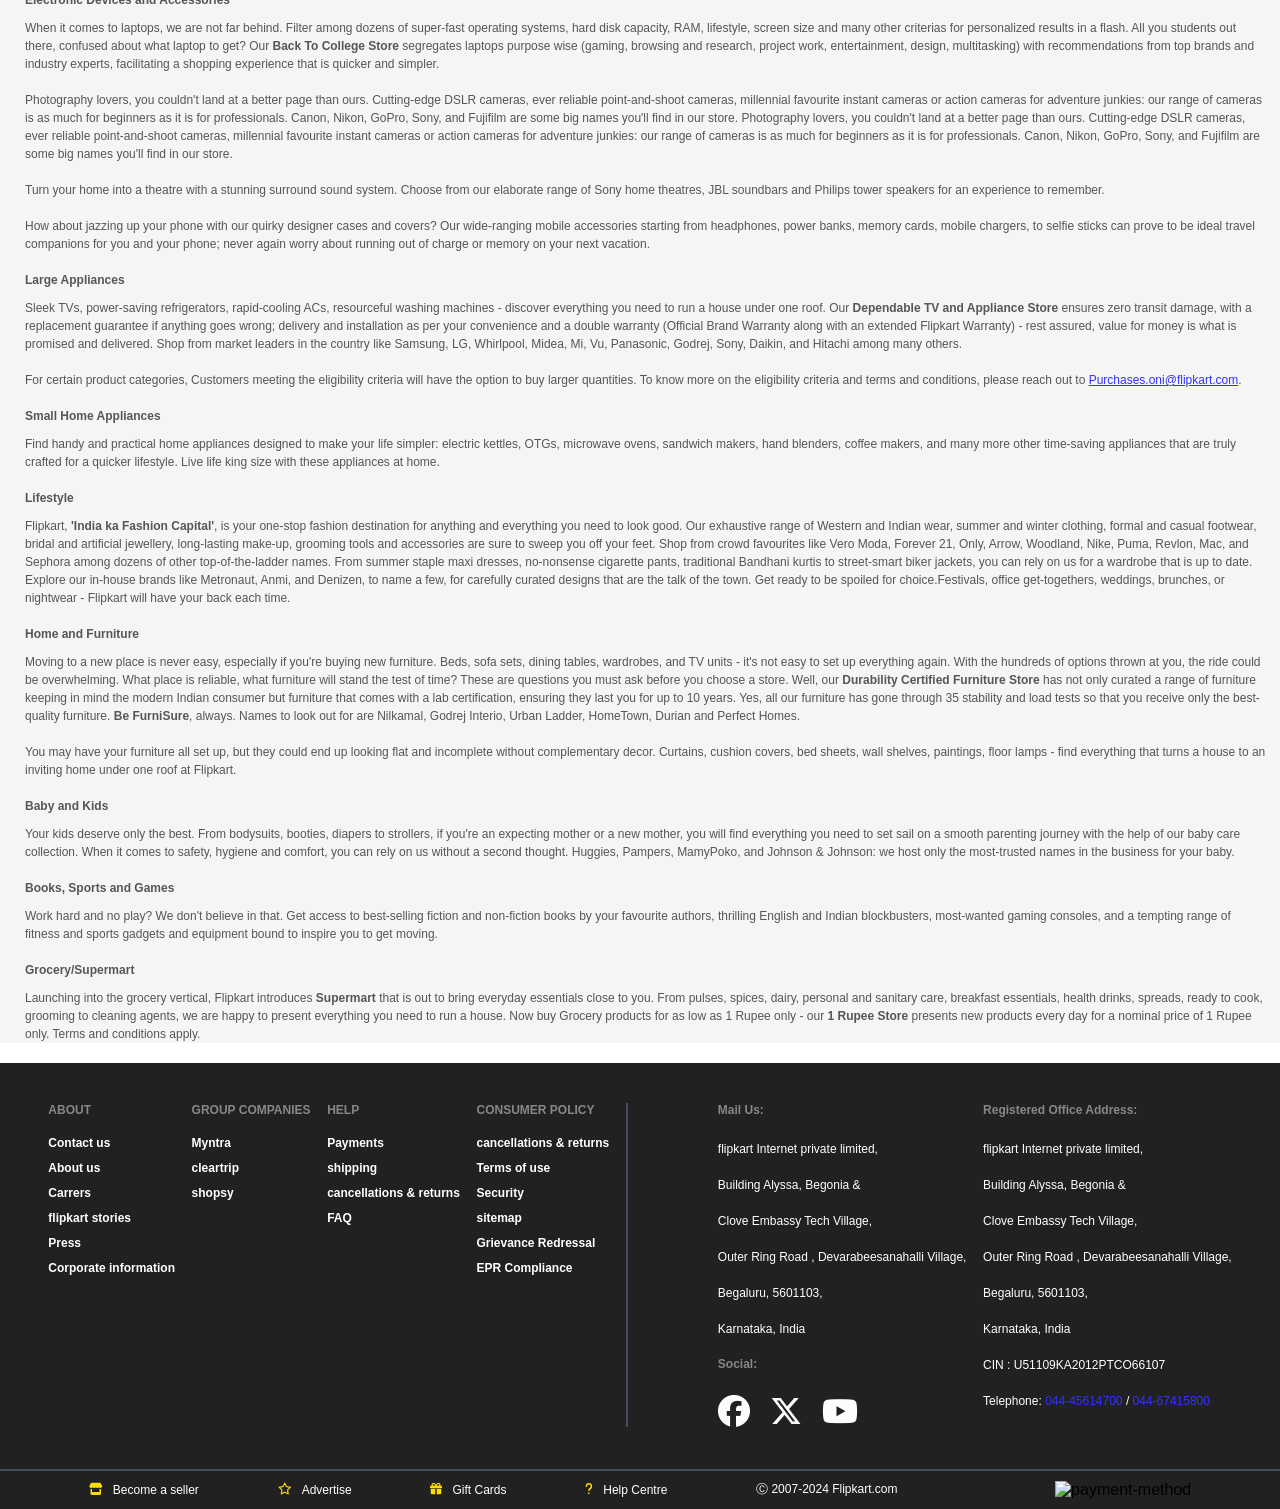
==== commit 66fe1844: "new" ====
--- a/index.html
+++ b/index.html
@@ -139,14 +139,14 @@
             <img src="images/indeximg/bannerimg (1).png" alt="Banner 1">
           </div>
           <div class="banner">
-            <img src="images/indeximg/bannerimg (1).webp" alt="Banner 2">
-          </div>
-          <div class="banner">
-            <img src="images/indeximg/bannerimg (2).png" alt="Banner 3">
-          </div>
-          <div class="banner">
-            <img src="images/indeximg/bannerimg (3).png" alt="Banner 4">
-          </div>
+              <img src="images/indeximg/bannerimg (2).png" alt="Banner 3">
+            </div>
+            <div class="banner">
+                <img src="images/indeximg/bannerimg (3).png" alt="Banner 4">
+            </div>
+            <div class="banner">
+              <img src="images/indeximg/bannerimg (1).webp" alt="Banner 2">
+            </div>
 
           </div>
 
--- a/stylesheet.css
+++ b/stylesheet.css
@@ -219,7 +219,7 @@
   justify-content: space-between;
   transform: translateY(-50%);
   z-index: 10;
-  padding: 0 15px;
+  padding: 0;
   pointer-events: none; /* Allows clicking through the container */
 }
 
@@ -227,11 +227,16 @@
   pointer-events: auto; /* Re-enables clicking for buttons */
   background: rgba(255, 255, 255, 0.8);
   border: none;
-  padding: 15px 10px;
+  padding: 25px 20px;
   cursor: pointer;
   font-size: 20px;
-  border-radius: 4px;
   box-shadow: 0 2px 5px rgba(0, 0, 0, 0.2);
+}
+.banner-nav:nth-child(1) {
+  border-radius: 0 4px 4px 0;
+}
+.banner-nav:nth-child(2) {
+  border-radius: 4px 0 0 4px;
 }
 
 .next:hover {
